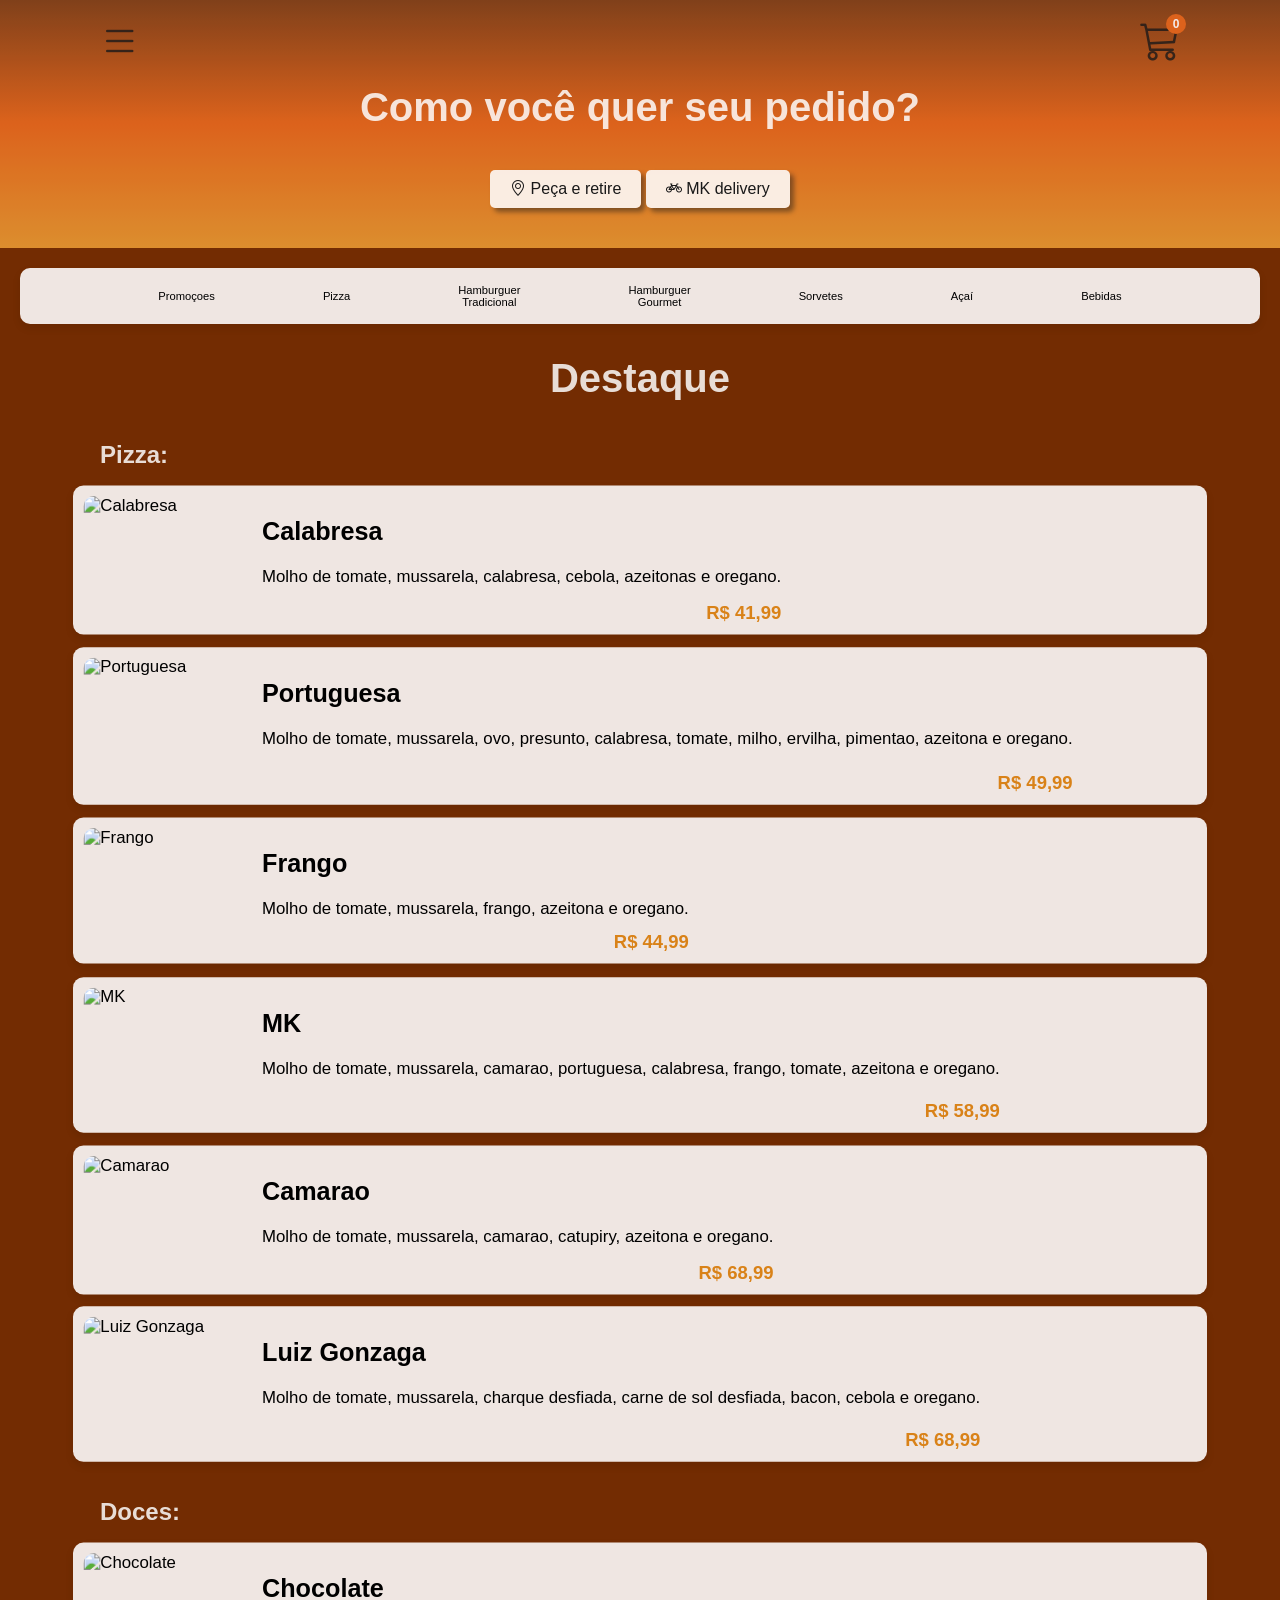
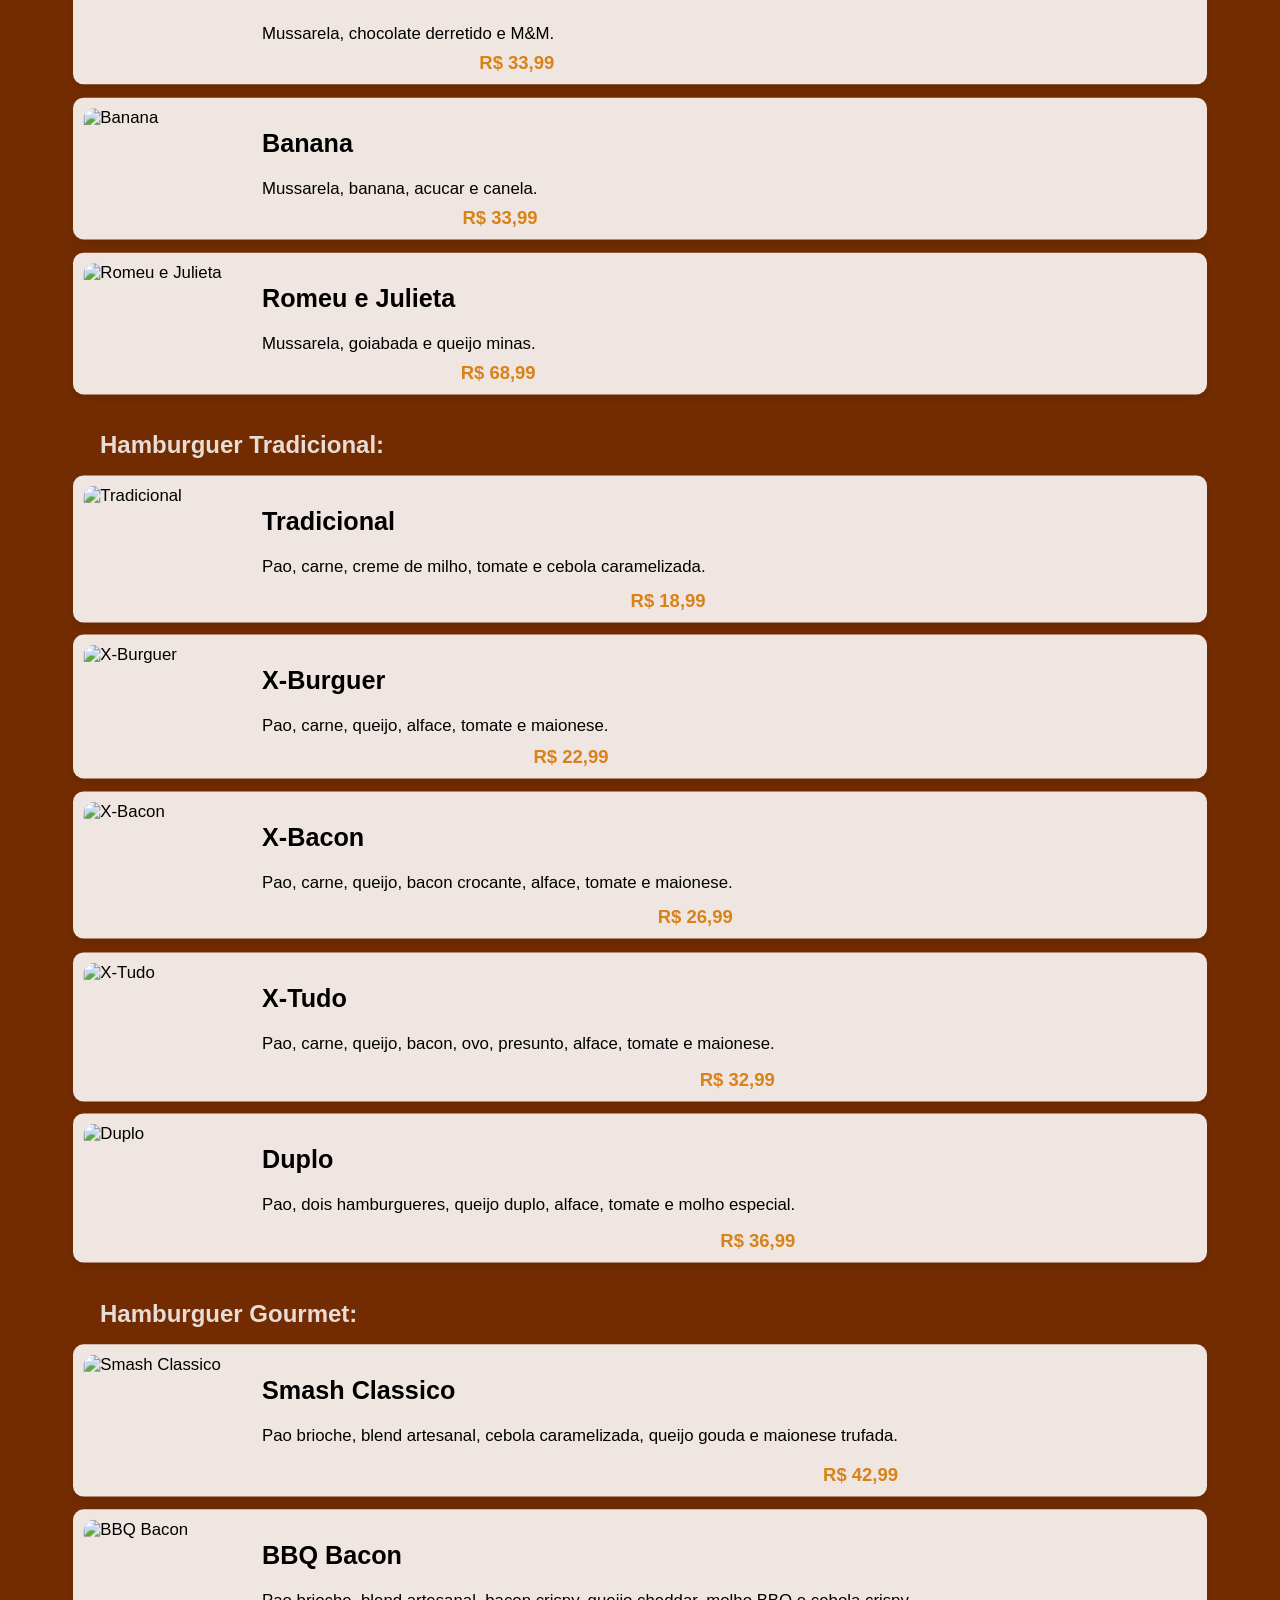
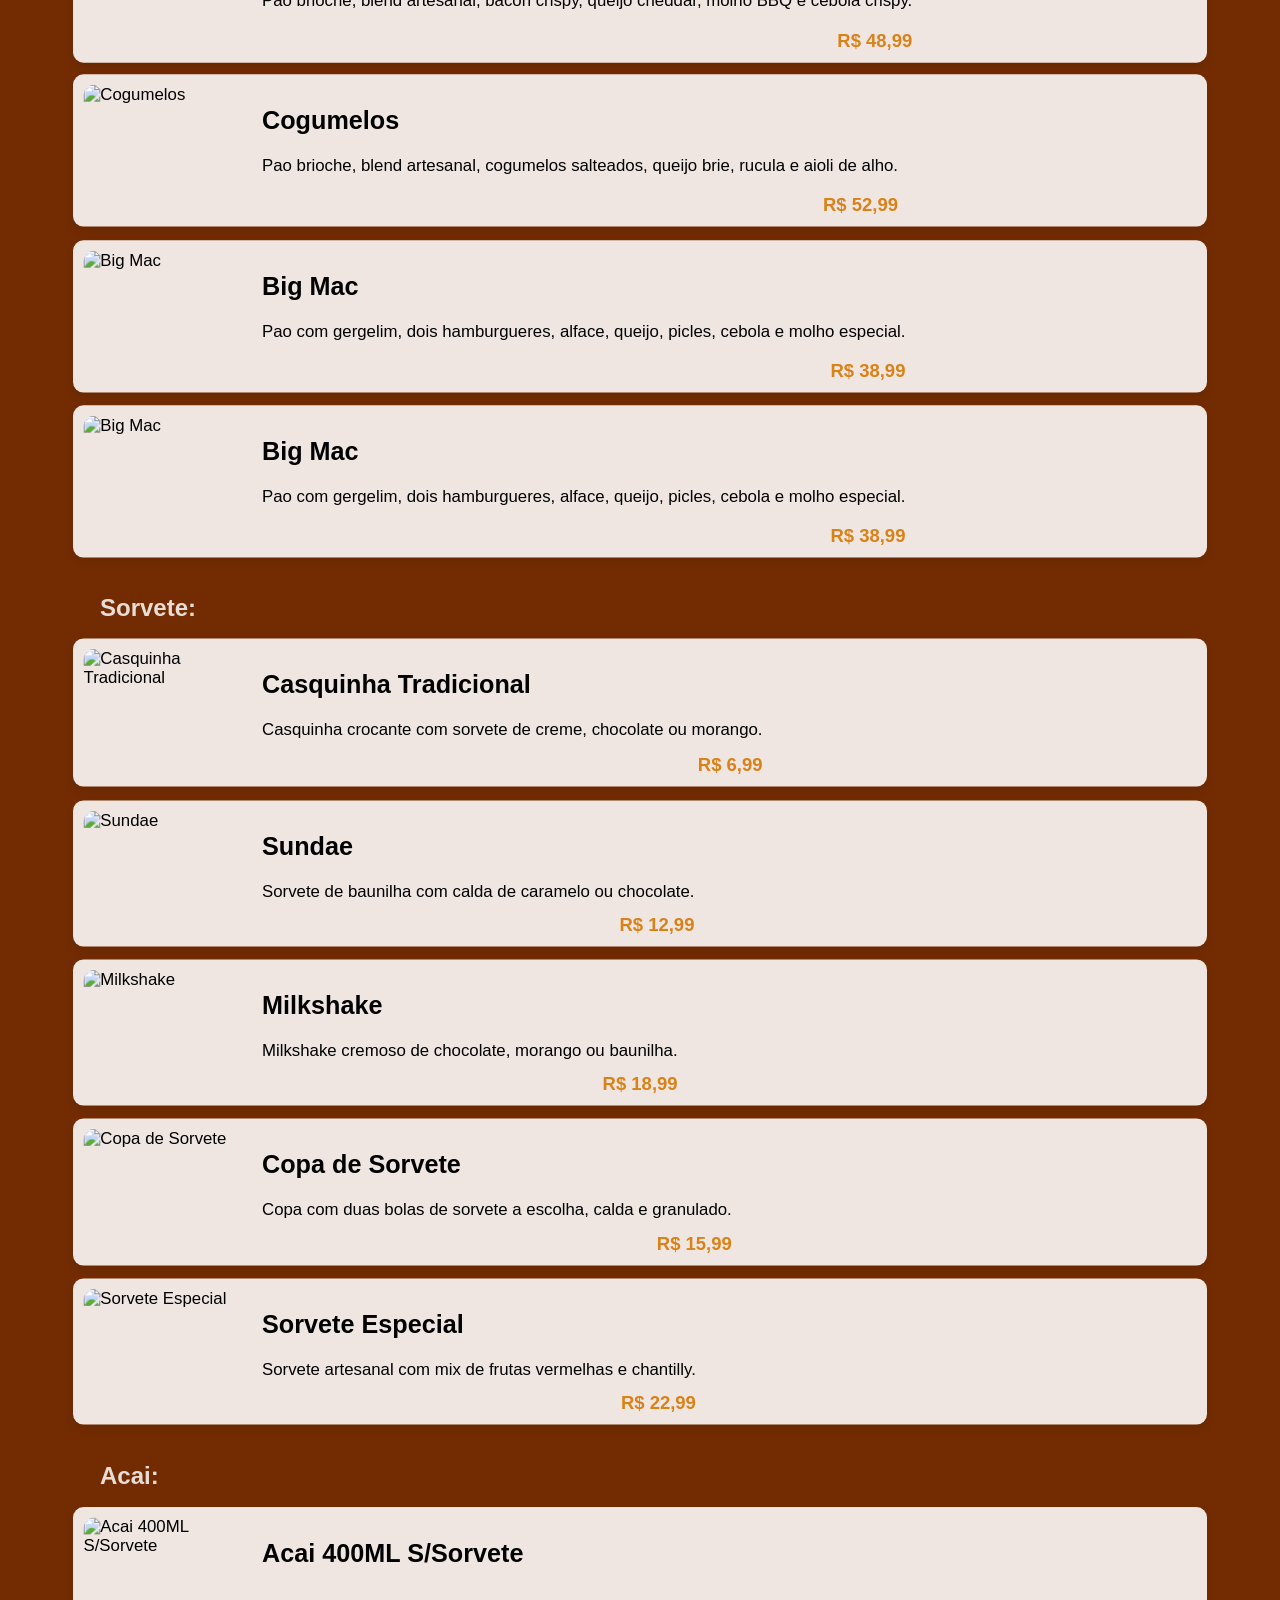
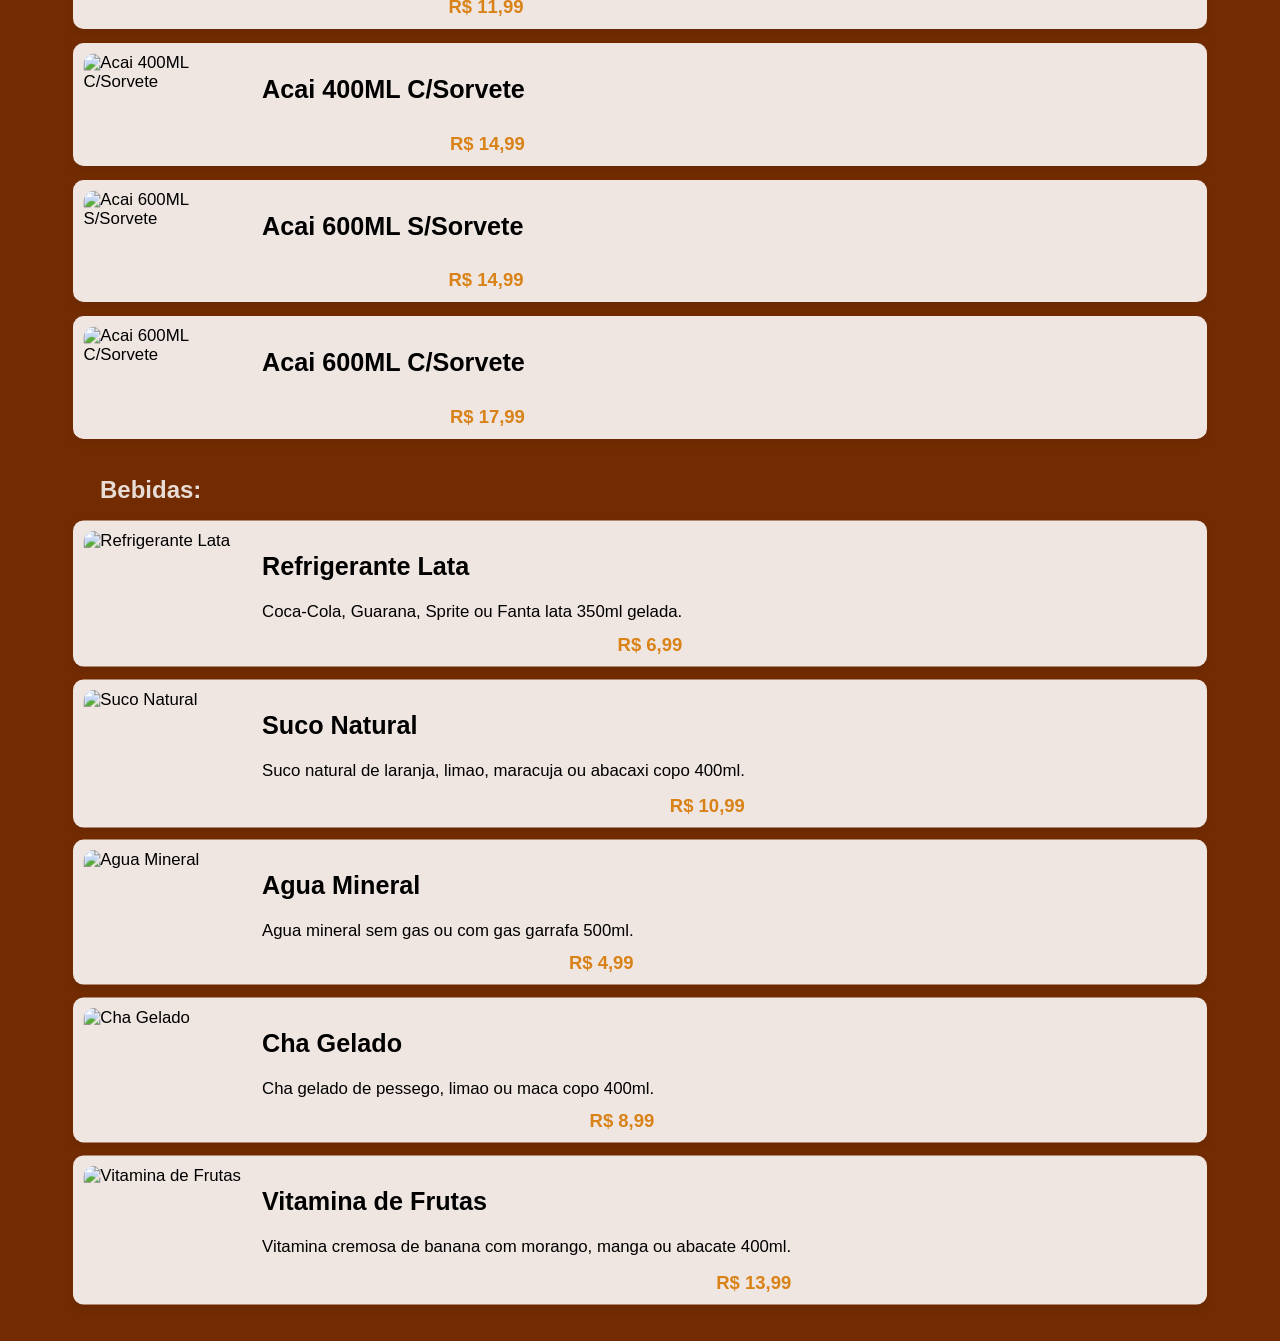
==== index.html @ 7d2a2589 "foi adicionado adicionado algumas configraçoes consertado algyuns bugs, mudei o louyt de alguns deta" ====
<!DOCTYPE html>
<html lang="pt-br">

<head>
    <meta charset="UTF-8">
    <meta name="viewport" content="width=device-width, initial-scale=1.0">
    <link rel="stylesheet" href="style.css">

    <link rel="stylesheet"
        href="https://fonts.googleapis.com/css2?family=Material+Symbols+Outlined:opsz,wght,FILL,GRAD@20..48,100..700,0..1,-50..200&icon_names=lunch_dining" />

    <link rel="stylesheet" href="https://cdn.jsdelivr.net/npm/bootstrap-icons@1.13.1/font/bootstrap-icons.min.css">

    <title>MK</title>
</head>

<body>
    <header>
        <div class="interface">
            <div class="i-header">

                <div class="btn-abrir" id="btn-menu">
                    <i class="bi bi-list"></i>
                </div>

                <div class="btn-carrinho" id="btn-carrinho">
                    <i class="bi bi-cart3"></i>
                    <span class="cart-count" id="cart-count">0</span>
                </div>

            </div>

            <div class="menu" id="menu">
                <div class="dentro-menu">
                    <h1>MK</h1>
                    <div class="btn-fechar" id="btn-fechar">
                        <i class="bi bi-x-lg"></i>
                    </div>
                </div>
                <hr>
                <nav>
                    <ul>
                        <li><a href="#">Cardápio</a></li>
                    </ul>
                    <ul>
                        <li><a href="#">Lançamentos</a></li>
                    </ul>
                    <ul>
                        <li><a href="#">Quem somos</a></li>
                    </ul>
                    <ul>
                        <li><a href="admin-login.html">Painel administrativo</a></li>
                    </ul>
                </nav>
            </div><!-- menu -->

            <div class="overlay-menu" id="overlay-menu"></div>

            <h1>Como você quer seu pedido?</h1>
            <div class="flex">
                <div class="i-botoes">
                    <button id="btn-pedir-retirar">
                        <i class="bi bi-geo-alt"></i>
                        Peça e retire
                    </button>

                    <button id="btn-delivery">
                        <i class="bi bi-bicycle"></i>
                        MK delivery
                    </button>
                </div>
            </div>

            <div class="input-endereco" id="input-endereco">
                <div class="flex">
                    <input type="text" name="" id="" placeholder="Digite seu endereço">
                    <button id="btn-confirmar-endereco">
                        Confirmar
                    </button>
                </div>
            </div><!-- input-endereco -->

        </div><!-- interface -->
    </header>

    <main>
        <section class="carrossel"><!-- carrossel -->

            <div class="interface">
                <div class="carrossel-cards">
                    <div>
                        <a href="#promocoes">
                            <p>Promoçoes</p>
                        </a>
                    </div>
                    <div>
                        <a href="#pizza">
                            <p>Pizza</p>
                        </a>
                    </div>
                    <div>
                        <a href="#hamburguer-tradicional">
                            <p>Hamburguer <br>Tradicional</p>
                        </a>
                    </div>
                    <div>
                        <a href="#hamburguer-gourmet">
                            <p>Hamburguer <br>Gourmet</p>
                        </a>
                    </div>
                    <div>
                        <a href="#sorvete">
                            <p>Sorvetes</p>
                        </a>
                    </div>
                    <div>
                        <a href="#acai">
                            <p>Açaí</p>
                        </a>
                    </div>
                    <div>
                        <a href="#bebidas">
                            <p>Bebidas</p>
                        </a>
                    </div>
                </div><!-- carrossel-cards -->

            </div><!-- interface -->

        </section><!-- carrossel -->


        <!-- cardapio -->


        <section class="main-cards">
            <div class="interface">

                <h1>Destaque</h1>

                <!-- pizza -->
                <h2 id="pizza">Pizza:</h2>

                <a href="#" data-category="pizza">
                    <img src="img/bomgourmet_2F2021_2F05_2F24202047_2Fhamburguer-janelabar-divulgacao.jpg" alt="">
                    <div class="card-info">
                        <h2>Calabresa</h2>
                        <p>Molho de tomate, mussarela, calabresa, cebola, azeitonas e orégano.</p>
                        <h4>R$ 41,99</h4>
                    </div>
                </a>

                <a href="#" data-category="pizza">
                    <img src="img/bomgourmet_2F2021_2F05_2F24202047_2Fhamburguer-janelabar-divulgacao.jpg" alt="">
                    <div class="card-info">
                        <h2>Portuguesa</h2>
                        <p>Molho de tomate, mussarela, ovo, presunto, calabresa, tomate, milho, ervilha, pimentão,
                            azeitona e orégano.</p>
                        <h4>R$ 49,99</h4>
                    </div>
                </a>

                <a href="#" data-category="pizza">
                    <img src="img/bomgourmet_2F2021_2F05_2F24202047_2Fhamburguer-janelabar-divulgacao.jpg" alt="">
                    <div class="card-info">
                        <h2>Frango</h2>
                        <p>Molho de tomate, mussarela, frango, azeitona e orégano.</p>
                        <h4>R$ 44,99</h4>
                    </div>
                </a>

                <a href="#" data-category="pizza">
                    <img src="img/bomgourmet_2F2021_2F05_2F24202047_2Fhamburguer-janelabar-divulgacao.jpg" alt="">
                    <div class="card-info">
                        <h2>MK</h2>
                        <p>Molho de tomate, mussarela, camarão, portuguesa, calabresa, frango, tomate, azeitona e
                            orégano.</p>
                        <h4>R$ 58,99</h4>
                    </div>
                </a>

                <a href="#" data-category="pizza">
                    <img src="img/bomgourmet_2F2021_2F05_2F24202047_2Fhamburguer-janelabar-divulgacao.jpg" alt="">
                    <div class="card-info">
                        <h2>Camarão</h2>
                        <p>Molho de tomate, mussarela, camarão, catupiry, azeitona e orégano.</p>
                        <h4>R$ 68,99</h4>
                    </div>
                </a>

                <a href="#" data-category="pizza">
                    <img src="img/bomgourmet_2F2021_2F05_2F24202047_2Fhamburguer-janelabar-divulgacao.jpg" alt="">
                    <div class="card-info">
                        <h2>Luiz Gonzaga</h2>
                        <p>Molho de tomate, mussarela, charque desfiada, carne de sol desfiada, bacon, cebola e orégano.
                        </p>
                        <h4>R$ 68,99</h4>
                    </div>
                </a>

                <h2>Doces:</h2>

                <a href="#" data-category="pizza">
                    <img src="img/bomgourmet_2F2021_2F05_2F24202047_2Fhamburguer-janelabar-divulgacao.jpg" alt="">
                    <div class="card-info">
                        <h2>Chocolate</h2>
                        <p>Mussarela, chocolate derretido e M&M.</p>
                        <h4>R$ 33,99</h4>
                    </div>
                </a>

                <a href="#" data-category="pizza">
                    <img src="img/bomgourmet_2F2021_2F05_2F24202047_2Fhamburguer-janelabar-divulgacao.jpg" alt="">
                    <div class="card-info">
                        <h2>Banana</h2>
                        <p>Mussarela, banana, açúcar e canela.</p>
                        <h4>R$ 33,99</h4>
                    </div>
                </a>

                <a href="#" data-category="pizza">
                    <img src="img/bomgourmet_2F2021_2F05_2F24202047_2Fhamburguer-janelabar-divulgacao.jpg" alt="">
                    <div class="card-info">
                        <h2>Romeu e Julieta</h2>
                        <p>Mussarela, goiabada e queijo minas.</p>
                        <h4>R$ 68,99</h4>
                    </div>
                </a>


                <!-- hamburguer-tradicional -->


                <h2 id="hamburguer-tradicional">Hamburguer Tradicional:</h2>

                <a href="#">
                    <img src="img/bomgourmet_2F2021_2F05_2F24202047_2Fhamburguer-janelabar-divulgacao.jpg" alt="">
                    <div class="card-info">
                        <h2>Tradicional</h2>
                        <p>Pão, carne, creme de milho, tomate e cebola caramelizada.</p>

                        <h4>R$ 18,99</h4>
                    </div>
                </a>

                <a href="#">
                    <img src="img/bomgourmet_2F2021_2F05_2F24202047_2Fhamburguer-janelabar-divulgacao.jpg" alt="">
                    <div class="card-info">
                        <h2>X-Burguer</h2>
                        <p>Pão, carne, queijo, alface, tomate e maionese.</p>

                        <h4>R$ 22,99</h4>
                    </div>
                </a>

                <a href="#">
                    <img src="img/bomgourmet_2F2021_2F05_2F24202047_2Fhamburguer-janelabar-divulgacao.jpg" alt="">
                    <div class="card-info">
                        <h2>X-Bacon</h2>
                        <p>Pão, carne, queijo, bacon crocante, alface, tomate e maionese.</p>

                        <h4>R$ 26,99</h4>
                    </div>
                </a>

                <a href="#">
                    <img src="img/bomgourmet_2F2021_2F05_2F24202047_2Fhamburguer-janelabar-divulgacao.jpg" alt="">
                    <div class="card-info">
                        <h2>X-Tudo</h2>

                        <p>Pão, carne, queijo, bacon, ovo, presunto, alface, tomate e maionese.</p>

                        <h4>R$ 32,99</h4>
                    </div>
                </a>

                <a href="#">
                    <img src="img/bomgourmet_2F2021_2F05_2F24202047_2Fhamburguer-janelabar-divulgacao.jpg" alt="">
                    <div class="card-info">
                        <h2>Duplo</h2>

                        <p>Pão, dois hambúrgueres, queijo duplo, alface, tomate e molho especial.</p>

                        <h4>R$ 36,99</h4>
                    </div>
                </a>


                <!-- hamburguer gourmet -->


                <h2 id="hamburguer-gourmet">Hamburguer Gourmet:</h2>

                <a href="#">
                    <img src="img/hamb.gourmet.jpg" alt="">
                    <div class="card-info">
                        <h2>Smash Clássico</h2>
                        <p>Pão brioche, blend artesanal, cebola caramelizada, queijo gouda e maionese trufada.</p>
                        <h4>R$ 42,99</h4>
                    </div>
                </a>

                <a href="#">
                    <img src="img/hamb.gourmet.jpg" alt="">
                    <div class="card-info">
                        <h2>BBQ Bacon</h2>
                        <p>Pão brioche, blend artesanal, bacon crispy, queijo cheddar, molho BBQ e cebola crispy.</p>
                        <h4>R$ 48,99</h4>
                    </div>
                </a>

                <a href="#">
                    <img src="img/hamb.gourmet.jpg" alt="">
                    <div class="card-info">
                        <h2>Cogumelos</h2>
                        <p>Pão brioche, blend artesanal, cogumelos salteados, queijo brie, rúcula e aioli de alho.</p>
                        <h4>R$ 52,99</h4>
                    </div>
                </a>

                <a href="#">
                    <img src="img/hamb.gourmet.jpg" alt="">
                    <div class="card-info">
                        <h2>Big Mac</h2>
                        <p>Pão com gergelim, dois hambúrgueres, alface, queijo, picles, cebola e molho especial.</p>
                        <h4>R$ 38,99</h4>
                    </div>
                </a>

                <a href="#">
                    <img src="img/hamb.gourmet.jpg" alt="">
                    <div class="card-info">
                        <h2>Big Mac</h2>
                        <p>Pão com gergelim, dois hambúrgueres, alface, queijo, picles, cebola e molho especial.</p>
                        <h4>R$ 38,99</h4>
                    </div>
                </a>



                <!-- SORVETE -->


                <h2 id="sorvete">Sorvete:</h2>

                <a href="#">
                    <img src="img/bomgourmet_2F2021_2F05_2F24202047_2Fhamburguer-janelabar-divulgacao.jpg" alt="">
                    <div class="card-info">
                        <h2>Casquinha Tradicional</h2>
                        <p>Casquinha crocante com sorvete de creme, chocolate ou morango.</p>
                        <h4>R$ 6,99</h4>
                    </div>
                </a>

                <a href="#">
                    <img src="img/bomgourmet_2F2021_2F05_2F24202047_2Fhamburguer-janelabar-divulgacao.jpg" alt="">
                    <div class="card-info">
                        <h2>Sundae</h2>
                        <p>Sorvete de baunilha com calda de caramelo ou chocolate.</p>
                        <h4>R$ 12,99</h4>
                    </div>
                </a>

                <a href="#">
                    <img src="img/bomgourmet_2F2021_2F05_2F24202047_2Fhamburguer-janelabar-divulgacao.jpg" alt="">
                    <div class="card-info">
                        <h2>Milkshake</h2>
                        <p>Milkshake cremoso de chocolate, morango ou baunilha.</p>
                        <h4>R$ 18,99</h4>
                    </div>
                </a>

                <a href="#">
                    <img src="img/bomgourmet_2F2021_2F05_2F24202047_2Fhamburguer-janelabar-divulgacao.jpg" alt="">
                    <div class="card-info">
                        <h2>Copa de Sorvete</h2>
                        <p>Copa com duas bolas de sorvete a escolha, calda e granulado.</p>
                        <h4>R$ 15,99</h4>
                    </div>
                </a>

                <a href="#">
                    <img src="img/bomgourmet_2F2021_2F05_2F24202047_2Fhamburguer-janelabar-divulgacao.jpg" alt="">
                    <div class="card-info">
                        <h2>Sorvete Especial</h2>
                        <p>Sorvete artesanal com mix de frutas vermelhas e chantilly.</p>
                        <h4>R$ 22,99</h4>
                    </div>
                </a>

                <!-- AÇAI -->
                <h2 id="acai">Açaí:</h2>

                <a href="#" data-category="acai">
                    <img src="img/bomgourmet_2F2021_2F05_2F24202047_2Fhamburguer-janelabar-divulgacao.jpg" alt="">
                    <div class="card-info">
                        <h2>Açaí 400ML S/Sorvete</h2>
                        <p></p>
                        <h4>R$ 11,99</h4>
                    </div>
                </a>

                <a href="#" data-category="acai">
                    <img src="img/bomgourmet_2F2021_2F05_2F24202047_2Fhamburguer-janelabar-divulgacao.jpg" alt="">
                    <div class="card-info">
                        <h2>Açaí 400ML C/Sorvete</h2>
                        <p></p>
                        <h4>R$ 14,99</h4>
                    </div>
                </a>

                <a href="#" data-category="acai">
                    <img src="img/bomgourmet_2F2021_2F05_2F24202047_2Fhamburguer-janelabar-divulgacao.jpg" alt="">
                    <div class="card-info">
                        <h2>Açaí 600ML S/Sorvete</h2>
                        <p></p>
                        <h4>R$ 14,99</h4>
                    </div>
                </a>

                <a href="#" data-category="acai">
                    <img src="img/bomgourmet_2F2021_2F05_2F24202047_2Fhamburguer-janelabar-divulgacao.jpg" alt="">
                    <div class="card-info">
                        <h2>Açaí 600ML C/Sorvete</h2>
                        <p></p>
                        <h4>R$ 17,99</h4>
                    </div>
                </a>


                <!-- BEBIDAS -->

                
                <h2 id="bebidas">Bebidas:</h2>

                <a href="#">
                    <img src="img/bomgourmet_2F2021_2F05_2F24202047_2Fhamburguer-janelabar-divulgacao.jpg" alt="">
                    <div class="card-info">
                        <h2>Refrigerante Lata</h2>
                        <p>Coca-Cola, Guaraná, Sprite ou Fanta — lata 350ml gelada.</p>
                        <h4>R$ 6,99</h4>
                    </div>
                </a>

                <a href="#">
                    <img src="img/bomgourmet_2F2021_2F05_2F24202047_2Fhamburguer-janelabar-divulgacao.jpg" alt="">
                    <div class="card-info">
                        <h2>Suco Natural</h2>
                        <p>Suco natural de laranja, limão, maracujá ou abacaxi — copo 400ml.</p>
                        <h4>R$ 10,99</h4>
                    </div>
                </a>

                <a href="#">
                    <img src="img/bomgourmet_2F2021_2F05_2F24202047_2Fhamburguer-janelabar-divulgacao.jpg" alt="">
                    <div class="card-info">
                        <h2>Água Mineral</h2>
                        <p>Água mineral sem gás ou com gás — garrafa 500ml.</p>
                        <h4>R$ 4,99</h4>
                    </div>
                </a>

                <a href="#">
                    <img src="img/bomgourmet_2F2021_2F05_2F24202047_2Fhamburguer-janelabar-divulgacao.jpg" alt="">
                    <div class="card-info">
                        <h2>Chá Gelado</h2>
                        <p>Chá gelado de pêssego, limão ou maçã — copo 400ml.</p>
                        <h4>R$ 8,99</h4>
                    </div>
                </a>

                <a href="#">
                    <img src="img/bomgourmet_2F2021_2F05_2F24202047_2Fhamburguer-janelabar-divulgacao.jpg" alt="">
                    <div class="card-info">
                        <h2>Vitamina de Frutas</h2>
                        <p>Vitamina cremosa de banana com morango, manga ou abacate — 400ml.</p>
                        <h4>R$ 13,99</h4>
                    </div>
                </a>

            </div><!-- interface -->

        </section><!-- main-cards -->

    </main>

    <!-- Painel do carrinho — fora do header -->

    <div class="cart-panel-overlay" id="cart-panel-overlay" hidden></div>
    <aside class="cart-panel" id="cart-panel" aria-hidden="true" hidden>
        <div class="cart-panel-header">
            <h2>Seu carrinho</h2>
            <button class="cart-close" id="cart-close" aria-label="Fechar carrinho">×</button>
        </div>
        <div class="cart-order-summary" id="cart-order-summary"></div>
        <div class="cart-items" id="cart-items">
            <p class="empty-cart">Carrinho vazio</p>
        </div>
        <div class="cart-footer">
            <div class="cart-total">Total: <span id="cart-total">R$ 0,00</span></div>
            <button class="btn-finalize" id="btn-finalize" type="button">Finalizar pedido</button>
        </div>
    </aside>

    <!-- Modal Overlay -->

    <div class="modal-overlay" id="modal-overlay" hidden></div>

    <!-- Modal Produto -->
    <div class="product-modal" id="product-modal" aria-hidden="true" hidden>

        <button class="modal-close" id="modal-close" aria-label="Fechar">
            ×
        </button>

        <div class="modal-content">

            <img id="modal-image" src="" alt="Imagem do produto">

            <div class="modal-info">

                <h2 id="modal-title"></h2>

                <p id="modal-desc"></p>

                <div class="modal-price" id="modal-price"></div>

                <!-- Opções do Açaí -->
                <div class="extras-container" id="extras-container">

                    <h3>Acompanhamentos</h3>

                    <label>
                        <input type="checkbox" value="Granola">
                        Granola
                    </label>

                    <label>
                        <input type="checkbox" value="Leite Condensado">
                        Leite Condensado
                    </label>

                    <label>
                        <input type="checkbox" value="Banana">
                        Banana
                    </label>

                    <label>
                        <input type="checkbox" value="Morango">
                        Morango
                    </label>

                    <label>
                        <input type="checkbox" value="Paçoca">
                        Paçoca
                    </label>

                    <label>
                        <input type="checkbox" value="Leite em Pó">
                        Leite em Pó
                    </label>

                    <label>
                        <input type="checkbox" value="Confete">
                        Confete
                    </label>

                    <h3>Calda</h3>

                    <select id="calda-select">

                        <option value="">
                            Escolha uma calda
                        </option>

                        <option value="Chocolate">
                            Chocolate
                        </option>

                        <option value="Morango">
                            Morango
                        </option>

                        <option value="Caramelo">
                            Caramelo
                        </option>

                        <option value="Nutella">
                            Nutella
                        </option>

                    </select>

                    <h3>Adicionais</h3>

                    <label>
                        <input type="checkbox" class="adicional" data-price="5" value="Nutella">
                        Nutella (+R$ 5,00)
                    </label>

                    <label>
                        <input type="checkbox" class="adicional" data-price="4" value="Ovomaltine">
                        Ovomaltine (+R$ 4,00)
                    </label>

                    <label>
                        <input type="checkbox" class="adicional" data-price="3" value="Leite Ninho">
                        Leite Ninho (+R$ 3,00)
                    </label>

                    <label>
                        <input type="checkbox" class="adicional" data-price="6" value="Morango Extra">
                        Morango Extra (+R$ 6,00)
                    </label>

                </div>

                <!-- Quantidade -->
                <div class="qty-controls">

                    <button id="qty-decrease" type="button">
                        −
                    </button>

                    <span id="qty-value">
                        1
                    </span>

                    <button id="qty-increase" type="button">
                        +
                    </button>

                </div>

                <!-- Botão -->
                <button id="add-to-cart" class="btn-add" type="button">

                    Adicionar ao carrinho

                </button>

            </div>

        </div>

    </div>

    <!-- Modal dados do pedido -->
    <div class="order-intake-overlay" id="order-intake-overlay" hidden></div>
    <div class="order-intake-modal" id="order-intake-modal" aria-hidden="true" hidden>
        <button class="order-intake-close" id="order-intake-close" aria-label="Fechar">×</button>
        <h2 id="order-intake-title">Dados do pedido</h2>
        <div id="order-intake-body"></div>
    </div>

    <!--  <h2 id="modal-title"></h2>
                <p id="modal-desc"></p>
                <div class="modal-price" id="modal-price"></div>
                <div class="qty-controls">
                    <button id="qty-decrease" type="button" aria-label="Diminuir quantidade">−</button>
                    <span id="qty-value">1</span>
                    <button id="qty-increase" type="button" aria-label="Aumentar quantidade">+</button>
                </div>
                <button id="add-to-cart" class="btn-add" type="button">Adicionar ao carrinho</button> -->
   


</body>

<script src="mk-data.js"></script>
<script src="cliente-admin-sync.js"></script>
<script src="script.js"></script>

</html>
---- style.css ----
* {
    margin: 0;
    padding: 0;
    box-sizing: border-box;
}

:root {
    --primary-color: #732C02;
    --secondary-color: #D95204;
    --terceira-cor: #D98218;
    --quarta-cor: #88A649;
    --letras-cor: #F2E9E9;
}

html {
    scroll-behavior: smooth;
}

body {
    font-family: 'Arial', sans-serif;
    color: #ffffffd6;
    width: 100%;

}

.interface {
    max-width: 1080px;
    margin: 0 auto;
}

header {
    padding: 20px 4%;
    position: relative;
    z-index: 100;
}

header {
    display: inline-block;
    width: 100%;
    height: 100%;
    background-image: linear-gradient(to bottom, var(--primary-color), var(--secondary-color), var(--terceira-cor));
    opacity: 0.9;
    background-size: contain;
    background-repeat: no-repeat;
    background-position: center;

}

main {
    background-color: #732C02;
    width: 100%;
    padding: 20px;
   

}

/* header */

h1 {
    font-size: 2.5rem;
    text-align: center;
    padding: 20px 0;
}

.flex {

    display: flex;
    justify-content: center;
    gap: 20px;
    margin-top: 20px;
}


header button {

    padding: 10px 20px;
    background-color: #ffffffdd;
    color: #000;
    border: none;
    border-radius: 5px;
    cursor: pointer;
    font-size: 1rem;
    transition: transform 0.3s ease;
    box-shadow: 4px 4px 5px rgba(0, 0, 0, 0.47);
}


header button:hover {
    transform: scale(1.03);

}

header button:active {
    transform: scale(0.97);
    border: solid 3px var(--primary-color);
}

/* menu */

.btn-abrir i {
    color: rgba(0, 0, 0, 0.79);
    font-size: 40px;
    cursor: pointer;


}

.btn-carrinho {
    position: relative;
}

.btn-carrinho i {
    color: rgba(0, 0, 0, 0.79);
    font-size: 40px;
    cursor: pointer;

}

.cart-count {
    position: absolute;
    top: -6px;
    right: -6px;
    min-width: 20px;
    height: 20px;
    padding: 0 5px;
    background: var(--secondary-color);
    color: var(--letras-cor);
    border-radius: 999px;
    font-size: 0.75rem;
    font-weight: 700;
    display: inline-flex;
    align-items: center;
    justify-content: center;
}

.i-header {
    display: flex;
    justify-content: space-between;
    align-items: center;
}


.menu {
    background-color: #000;
    height: 100vh;
    position: fixed;
    backdrop-filter: blur(10px);
    top: 0;
    left: 0;
    z-index: 999999;
    width: 0;
    overflow: hidden;
    transition: .5s;

}


.menu.abrir-menu  {
    width: 70%;

}

.menu.abrir-menu ~ .overlay-menu {
    display: block;
}

.menu nav ul {
    text-align: left;


}

.menu nav ul li a {
    color: #fff;
    font-size: 20px;
    font-weight: 300;
    cursor: pointer;
    padding: 40px 4%;
    display: block;
    text-decoration: none;
    transform: scale(1.04);
}

.menu nav ul li a:hover {
    background-color: var(--secondary-color);
    color: #000;
    transition: .5s ease;
}

.overlay-menu {
    background-color: #000000bb;
    width: 100%;
    height: 100%;
    position: fixed;
    top: 0;
    left: 0;
    z-index: 88899;
    display: none;
}

.menu .btn-fechar {
    text-align: right;
    padding: 20px 8%;
    position: relative;
    z-index: 1000;
}

.menu .btn-fechar i {
    color: #f8f6f6;
    font-size: 30px;
    padding: 20px;
    cursor: pointer;

}

.dentro-menu {
    display: flex;
    justify-content: space-between;
    align-items: center;
}

.dentro-menu h1 {
    font-size: 2rem;
    color: var(--terceira-cor);
    margin: 0% 4%;
}

hr {
    border: none;
    border-top: 1px solid #ffffff8d;
    margin: 0 1%;
    margin-bottom: 4%;
    box-shadow: 0 4px 3px #000;

}

.input-endereco {

    max-height: 0;
    width: 100%;
    padding: 10px;
    border: none;
    border-radius: 5px;
    font-size: 1rem;
    overflow: hidden;
    transition: transform 0.3s ease, opacity 0.3s ease;
    transform: translateY(-20px) scale(0.95);
    opacity: 0;


}

.input-endereco {
    transition: .5s ease;
}

.input-endereco.ativo {

    max-height: 120px;
    opacity: 1;
    transform: translateY(0) scale(1);

    margin-top: 15px;

}


.input-endereco input[type="text"] {
    width: 100%;
    padding: 10px;
    border: none;
    border-radius: 5px;
    font-size: 1rem;
    overflow: hidden;



}

.input-endereco input[type="text"]:focus {
    outline: none;
    border: solid 3px var(--primary-color);
    box-shadow: 0 0 5px var(--secondary-color);
}

.input-endereco input::placeholder {
    color: #999;
    font-weight: 400;


}

.input-endereco i {
    color: var(--primary-color);
    font-size: 30px;
    justify-content: center;
    align-items: center;
}

/* CARROSSEL */

section.carrossel {
   
   
    padding: 5px 1%;
    background-color: #fcfafae7;
    border-radius: 10px;
    box-shadow: 0 4px 8px rgba(0, 0, 0, 0.094);
    position: sticky;
    top: 0;
    z-index: 99;
    backdrop-filter: blur(10px);
}

.carrossel-cards {
    
    display: flex;
    justify-content: space-around;
    align-items: center;
    gap: 25px;
    margin: 0 1%;
    overflow-x: auto;
    color: #000;
    cursor: pointer;
    padding: 6px;

}

.carrossel-cards::-webkit-scrollbar {
    display: none;
}

.carrossel-cards>div {

    border-radius: 50%;
    padding: 5px;

}

.carrossel-cards>div:hover,
.carrossel-cards>div a img {
    transform: scale(1.01);
    box-shadow: 0 0 10px #0000000c;
    transition: .5s;
}

.carrossel-cards>div a {
    text-decoration: none;
    color: #000;
    font-size: .8rem;
    font-weight: 500;
    display: block;
    text-align: center;
}

.carrossel-cards>div a img {

    width: 100%;
    height: auto;
    text-decoration: none;
    color: #000;
    font-size: .8rem;
    font-weight: 500;
    display: block;
    text-align: center;
}

.carrossel-cards>div p {
    font-size: .7rem;

}

/* MAIN CARDS */

section.main-cards {
    margin: 1% 4% 1%;

}

section.main-cards .interface a {

    display: flex;
    gap: 20px;
    margin-bottom: 20px;
    background-color: #fcfafae7;
    padding: 10px;
    border-radius: 10px;
    box-shadow: 0 4px 8px rgba(0, 0, 0, 0.094);
    text-decoration: none;
    color: #000;
    transform: scale(1.05);
    position: relative;
    z-index: 1;
   
}
section.main-cards .interface a{
    transition: .5s ease;
}
section.main-cards .interface a:hover {
    transform: scale(1.08);
    box-shadow: 0 0 15px #0000000c;
}
section.main-cards .interface a:active {
    transform: scale(1.03);
    box-shadow: 0 0 5px #0000000c;
}

section.main-cards .interface h2{
    font-size: 1.5rem;
    font-weight: 600;
    padding: 20px 0;
}

section.main-cards .interface a img {
    width: 150px;
    height: auto;
    border-radius: 10px;
}
section.main-cards .interface a hr {
    width: 100%;
    border-top: 1px solid #000000;
   
}

section.main-cards .interface a p {
    font-size: 1rem;
    font-weight: 500;
    align-self: center;
}

section.main-cards .interface a h4{
    margin-top: 3%;
    text-align: right;
    font-size: 1.1rem;
    font-weight: 600;
    color: var(--terceira-cor);
}

/* Promocoes (produtos vindos do painel admin) */
section.main-cards .interface h2[data-admin-promocoes="true"] {
    color: #fff6e8;
    font-size: 1.7rem;
}

section.main-cards .interface .promocoes-grid[data-admin-promocoes="true"] {
    display: grid;
    grid-template-columns: repeat(auto-fit, minmax(240px, 1fr));
    gap: 16px;
    margin-bottom: 20px;
}

section.main-cards .interface a[data-admin-promocoes="true"] {
    display: flex;
    flex-direction: column;
    align-items: center;
    gap: 12px;
    background: linear-gradient(145deg, #fff7e6 0%, #ffe3bb 100%);
    border: 2px solid #d98218;
    box-shadow: 0 8px 16px rgba(0, 0, 0, 0.12);
    padding: 14px;
    margin-bottom: 0;
    transform: scale(1);
}

section.main-cards .interface a[data-admin-promocoes="true"] img {
    width: 100%;
    max-width: 100%;
    height: 180px;
    object-fit: cover;
}

section.main-cards .interface a[data-admin-promocoes="true"] .card-info {
    width: 100%;
    display: flex;
    flex-direction: column;
    align-items: center;
    gap: 8px;
    text-align: center;
}

section.main-cards .interface a[data-admin-promocoes="true"] .card-info h2 {
    color: #732c02;
    padding: 0;
    margin: 0;
}

section.main-cards .interface a[data-admin-promocoes="true"] .card-info p {
    display: block;
    margin: 0;
    color: #4d3726;
}

section.main-cards .interface a[data-admin-promocoes="true"] h4 {
    color: #b04300;
    font-weight: 700;
    margin: 0;
    text-align: center;
}

section.main-cards .interface a.produto-destaque-admin[data-admin-promocoes="true"] {
    border-color: #88a649;
    box-shadow: 0 10px 22px rgba(0, 0, 0, 0.16);
}

section.main-cards .interface a.produto-destaque-admin[data-admin-promocoes="true"]::after {
    content: "DESTAQUE";
    position: absolute;
    top: 10px;
    right: 10px;
    background: #88a649;
    color: #fff;
    font-size: 0.72rem;
    font-weight: 700;
    padding: 4px 8px;
    border-radius: 999px;
}

section.main-cards .interface a[data-admin-promocoes="true"]:hover {
    transform: scale(1.03);
}

@media (max-width: 560px) {
    section.main-cards .interface .promocoes-grid[data-admin-promocoes="true"] {
        grid-template-columns: 1fr;
    }
}


/* Modal de produto */
.modal-overlay {
    position: fixed;
    inset: 0;
    background: rgba(0, 0, 0, 0.6);
    z-index: 10000;
    display: none;
}
.modal-overlay.active {
    display: block;
}
.product-modal {
    position: fixed;
    left: 50%;
    top: 50%;
    transform: translate(-50%, -50%) scale(0.98);
    background: var(--letras-cor);
    color: #000;
    width: 92%;
    max-width: 720px;
    border-radius: 14px;
    box-shadow: 0 12px 30px rgba(0, 0, 0, 0.25);
    z-index: 10001;
    padding: 18px;
    display: none;
     max-height: 90vh;
    overflow-y: auto;
}
.product-modal.active {
    display: block;
    transform: translate(-50%, -50%) scale(1);
    transition: transform 0.16s ease;
}
.product-modal::-webkit-scrollbar {
  display: none;
} 
.modal-close {
    position: absolute;
    right: 14px;
    top: 10px;
    background: transparent;
    border: none;
    font-size: 28px;
    cursor: pointer;
    color: var(--primary-color);
}
.modal-content {
    display: flex;
    flex-direction: column;
    gap: 18px;
   justify-content: center;
    align-items: center;
}
.modal-content img {
    width: 180px;
    height: auto;
    border-radius: 12px;
    object-fit: cover;
}
.modal-info {
   width: 100%;
}
.modal-price {
    font-size: 1.2rem;
    color: var(--terceira-cor);
    margin: 12px 0;
    font-weight: 700;
}
.qty-controls {
    display: flex;
    justify-content: center;
    align-items: center;
    gap: 12px;
    margin:10px 5%;
}
.qty-controls button {
    width: 42px;
    height: 42px;
    border-radius: 10px;
    border: none;
    background: var(--primary-color);
    color: var(--letras-cor);
    font-size: 22px;
    cursor: pointer;
}
.qty-controls #qty-value {
    min-width: 38px;
    text-align: center;
    font-weight: 700;
}
.btn-add {
    width: 100%;
    background: var(--secondary-color);
    color: var(--letras-cor);
    padding: 12px 14px;
    border: none;
    border-radius: 10px;
    cursor: pointer;
    font-weight: 700;
}

.extras-container {
    display: none;
    margin-top: 20px;
    padding: 15px;
    background: #f7f7f7;
    border-radius: 10px;
    border: 1px solid #ddd;
    
    
}


.extras-container label {
    display: flex;
    gap: 10px;
    margin-bottom: 10px;
    align-items: center;
    
}

.extras-container h3 {
    margin: 15px 0 10px;
    color: var(--primary-color);
}

.extras-container select {
    width: 100%;
    padding: 10px;
    border-radius: 8px;
    margin-top: 10px;
}

.cart-panel-overlay {
    position: fixed;
    inset: 0;
    background: rgba(0, 0, 0, 0.6);
    z-index: 998;
    display: none;
    opacity: 0;
    pointer-events: none;
    transition: opacity 0.3s ease;
}
.cart-panel-overlay.active {
    display: block;
    opacity: 1;
    pointer-events: auto;
    width: 100%;
}
.cart-panel {
    position: fixed;
    right: 0;
    top: 0;
    height: 100dvh;
    width: min(360px, 90vw);
    background: #000;
    color: #fff;
    box-shadow: -14px 0 40px rgba(0, 0, 0, 0.32);

    z-index: 999;
    padding: 20px;
    display: block;
    transform: translateX(100%);
    opacity: 0;
    transition: transform 0.5s ease-in, opacity 0.5s ease-out;
    overflow-x: hidden;
    overflow-y: auto;
    will-change: transform;
}
.cart-panel.active {
    
    transform: translateX(0);
    opacity: 1;
    
}
.cart-panel-header {
    display: flex;
    align-items: center;
    justify-content: space-between;
    margin-bottom: 18px;
    position: sticky;
    top: 0;
    background: #000;
    padding-top: 10px;
    padding-bottom: 10px;
    z-index: 1;
}
.cart-panel-header h2 {
    font-size: 1.3rem;
    color: var(--letras-cor);
}
.cart-close {
    border: none;
    background: transparent;
    font-size: 28px;
    cursor: pointer;
    color: var(--letras-cor);
}
.cart-items {
    display: grid;
    gap: 12px;
    margin-bottom: 18px;
}
.cart-item {
    position: relative;
    background: #ffffffe6;
    color: #000;
    border-radius: 12px;
    padding: 12px;
    box-shadow: 0 4px 12px rgba(0, 0, 0, 0.08);
}
.cart-item-remove {
    position: absolute;
    top: 12px;
    right: 12px;
    border: none;
    background: transparent;
    color: var(--primary-color);
    font-size: 18px;
    cursor: pointer;
}
.cart-item h3 {
    margin-bottom: 8px;
    font-size: 1rem;
}
.cart-item span {
    display: block;
    font-size: 0.95rem;
    line-height: 1.4;
}
.cart-footer {
    display: flex;
    flex-wrap: wrap;
    justify-content: space-between;
    align-items: center;
    gap: 12px;
    margin-top: 12px;
    padding-top: 12px;
    border-top: 1px solid rgba(0, 0, 0, 0.08);
}
.btn-finalize {
    padding: 12px 16px;
    background: var(--secondary-color);
    color: var(--letras-cor);
    border: none;
    border-radius: 10px;
    cursor: pointer;
    font-weight: 700;
    box-shadow: 0 4px 8px rgba(0, 0, 0, 0.12);
    transition: opacity 0.2s ease;
}
.btn-finalize:hover {
    opacity: 0.95;
}
.cart-total {
    font-size: 1.15rem;
    font-weight: 700;
}
.empty-cart {
    color: #555;
}
@media (max-width: 680px) {
    .modal-content {
        flex-direction: column;
        text-align: center;
    }
    .modal-content img {
        width: 80%;
        margin: 0 auto;
    }
}

.cart-order-summary {
    background: #ffffffe6;
    color: #000;
    border-radius: 12px;
    padding: 12px;
    margin-bottom: 14px;
    display: none;
}

.cart-order-summary.active {
    display: block;
}

.cart-order-summary h3 {
    margin-bottom: 8px;
    font-size: 1rem;
}

.cart-order-summary p {
    font-size: 0.92rem;
    line-height: 1.4;
    margin-bottom: 4px;
}

.cart-order-warning {
    color: #fff;
    background: rgba(217, 82, 4, 0.22);
    border: 1px solid rgba(242, 233, 233, 0.28);
    border-radius: 10px;
    padding: 10px 12px;
    margin-bottom: 14px;
    font-size: 0.9rem;
}

.order-intake-overlay {
    position: fixed;
    inset: 0;
    background: rgba(0, 0, 0, 0.6);
    z-index: 10002;
    display: none;
}

.order-intake-overlay.active {
    display: block;
}

.order-intake-modal {
    position: fixed;
    left: 50%;
    top: 50%;
    transform: translate(-50%, -50%) scale(0.98);
    background: var(--letras-cor);
    color: #000;
    width: 92%;
    max-width: 640px;
    border-radius: 14px;
    box-shadow: 0 12px 30px rgba(0, 0, 0, 0.25);
    z-index: 10003;
    padding: 18px;
    display: none;
    max-height: 90vh;
    overflow-y: auto;
}

.order-intake-modal.active {
    display: block;
    transform: translate(-50%, -50%) scale(1);
    transition: transform 0.16s ease;
}

.order-intake-close {
    position: absolute;
    right: 14px;
    top: 10px;
    background: transparent;
    border: none;
    font-size: 28px;
    cursor: pointer;
    color: var(--primary-color);
}

.order-intake-title {
    margin-bottom: 12px;
}

.order-choice-buttons {
    display: grid;
    gap: 12px;
    margin-top: 14px;
}

.order-choice-buttons button {
    width: 100%;
    padding: 12px;
    border: none;
    border-radius: 8px;
    background: var(--secondary-color);
    color: var(--letras-cor);
    font-weight: 700;
    cursor: pointer;
}

.order-intake-form {
    display: grid;
    gap: 10px;
    margin-top: 14px;
}

.order-intake-form input,
.order-intake-form textarea {
    width: 100%;
    padding: 10px;
    border: 1px solid #ddd;
    border-radius: 8px;
    font-size: 0.95rem;
    font-family: inherit;
}

.order-intake-form textarea {
    min-height: 80px;
    resize: vertical;
}

.order-intake-actions {
    display: flex;
    gap: 8px;
    justify-content: flex-end;
    margin-top: 6px;
}

.order-intake-actions button {
    border: none;
    border-radius: 8px;
    padding: 10px 14px;
    cursor: pointer;
    font-weight: 700;
}

.order-intake-actions .save {
    background: var(--secondary-color);
    color: var(--letras-cor);
}

.order-intake-actions .back {
    background: #ececec;
    color: #000;
}
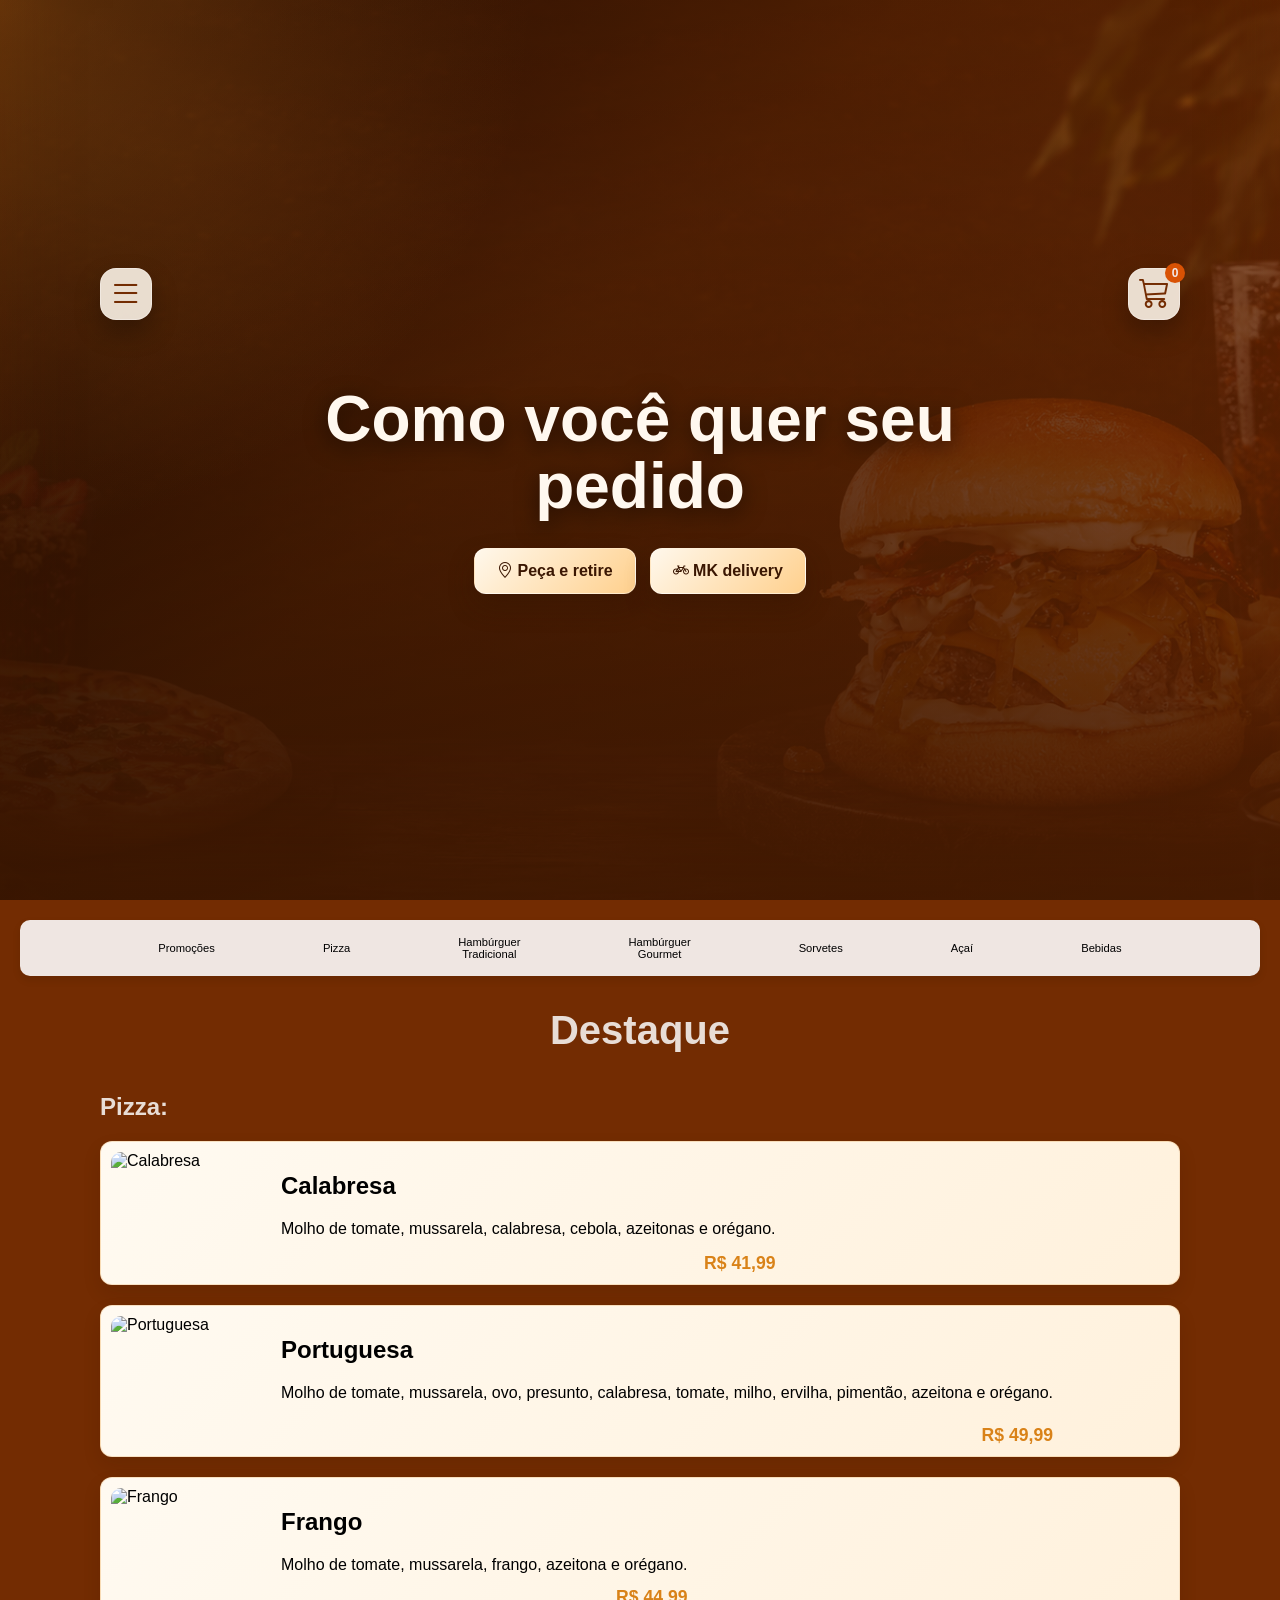
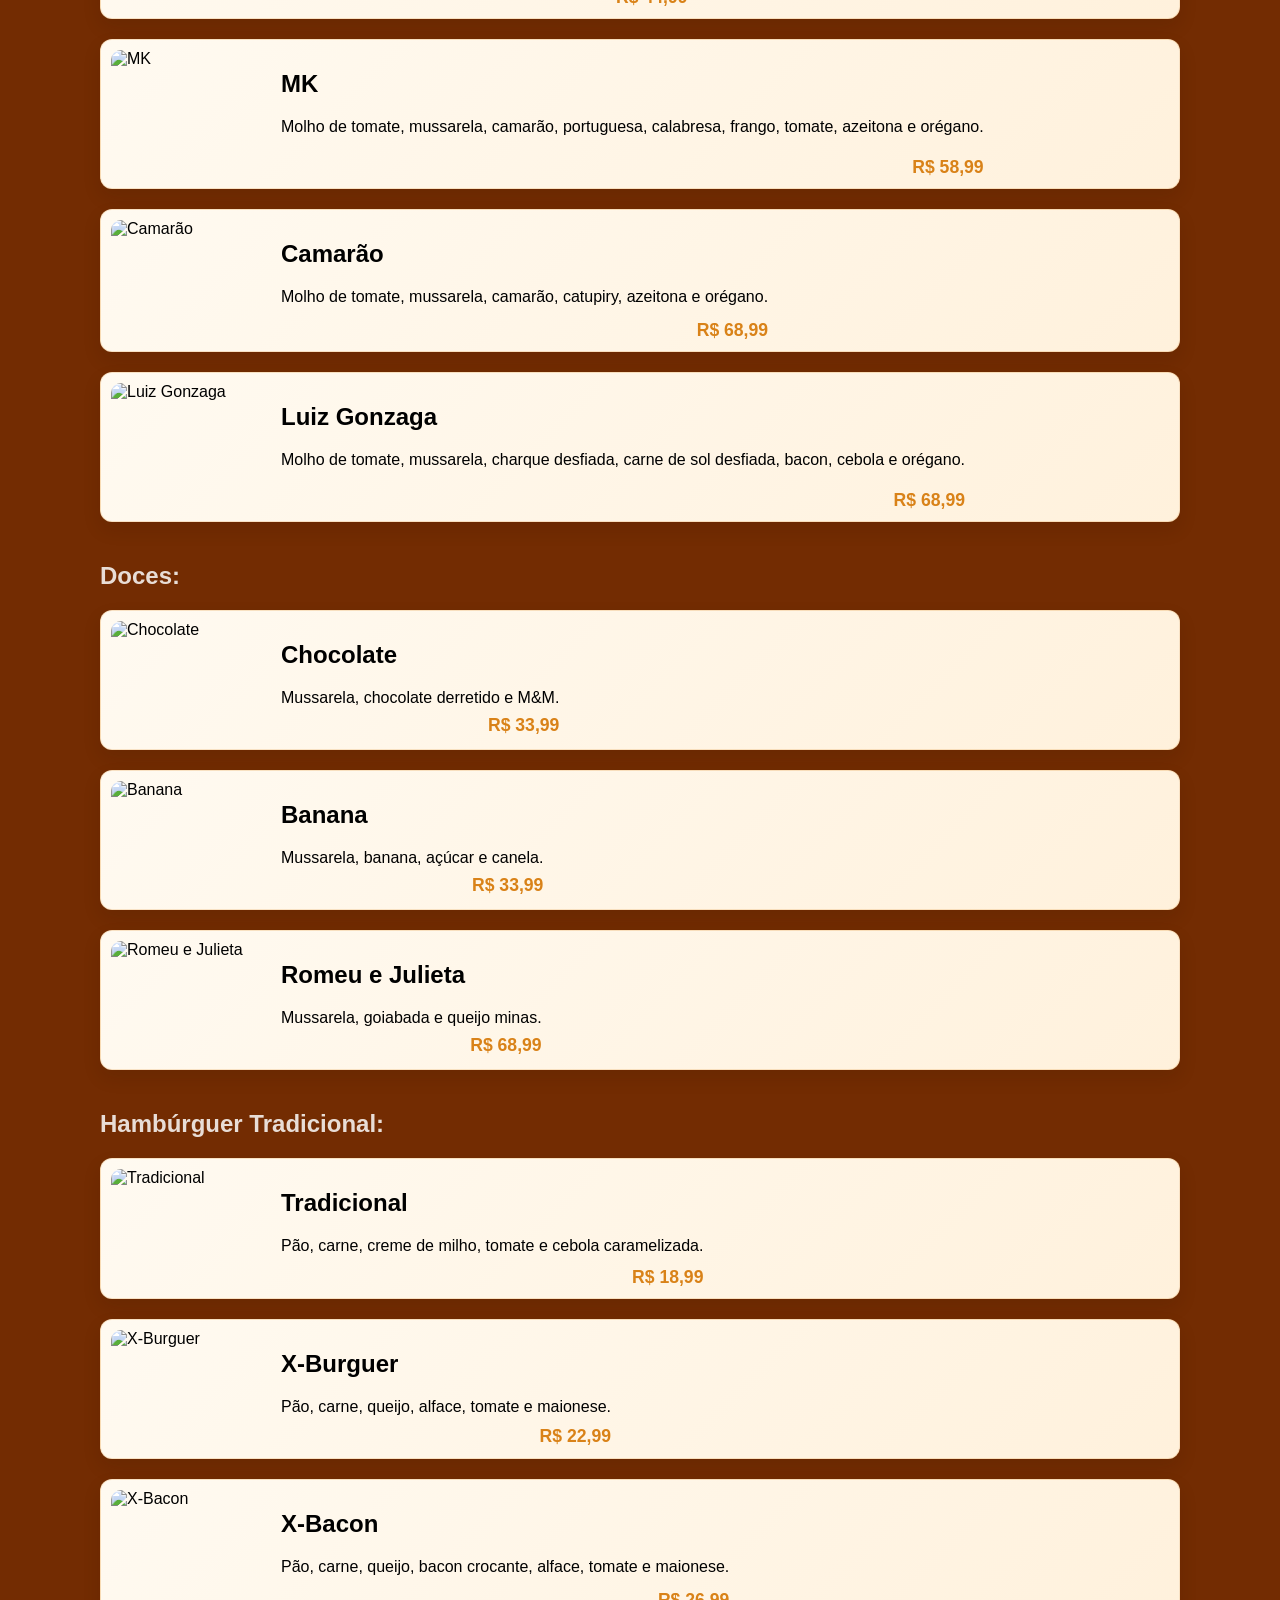
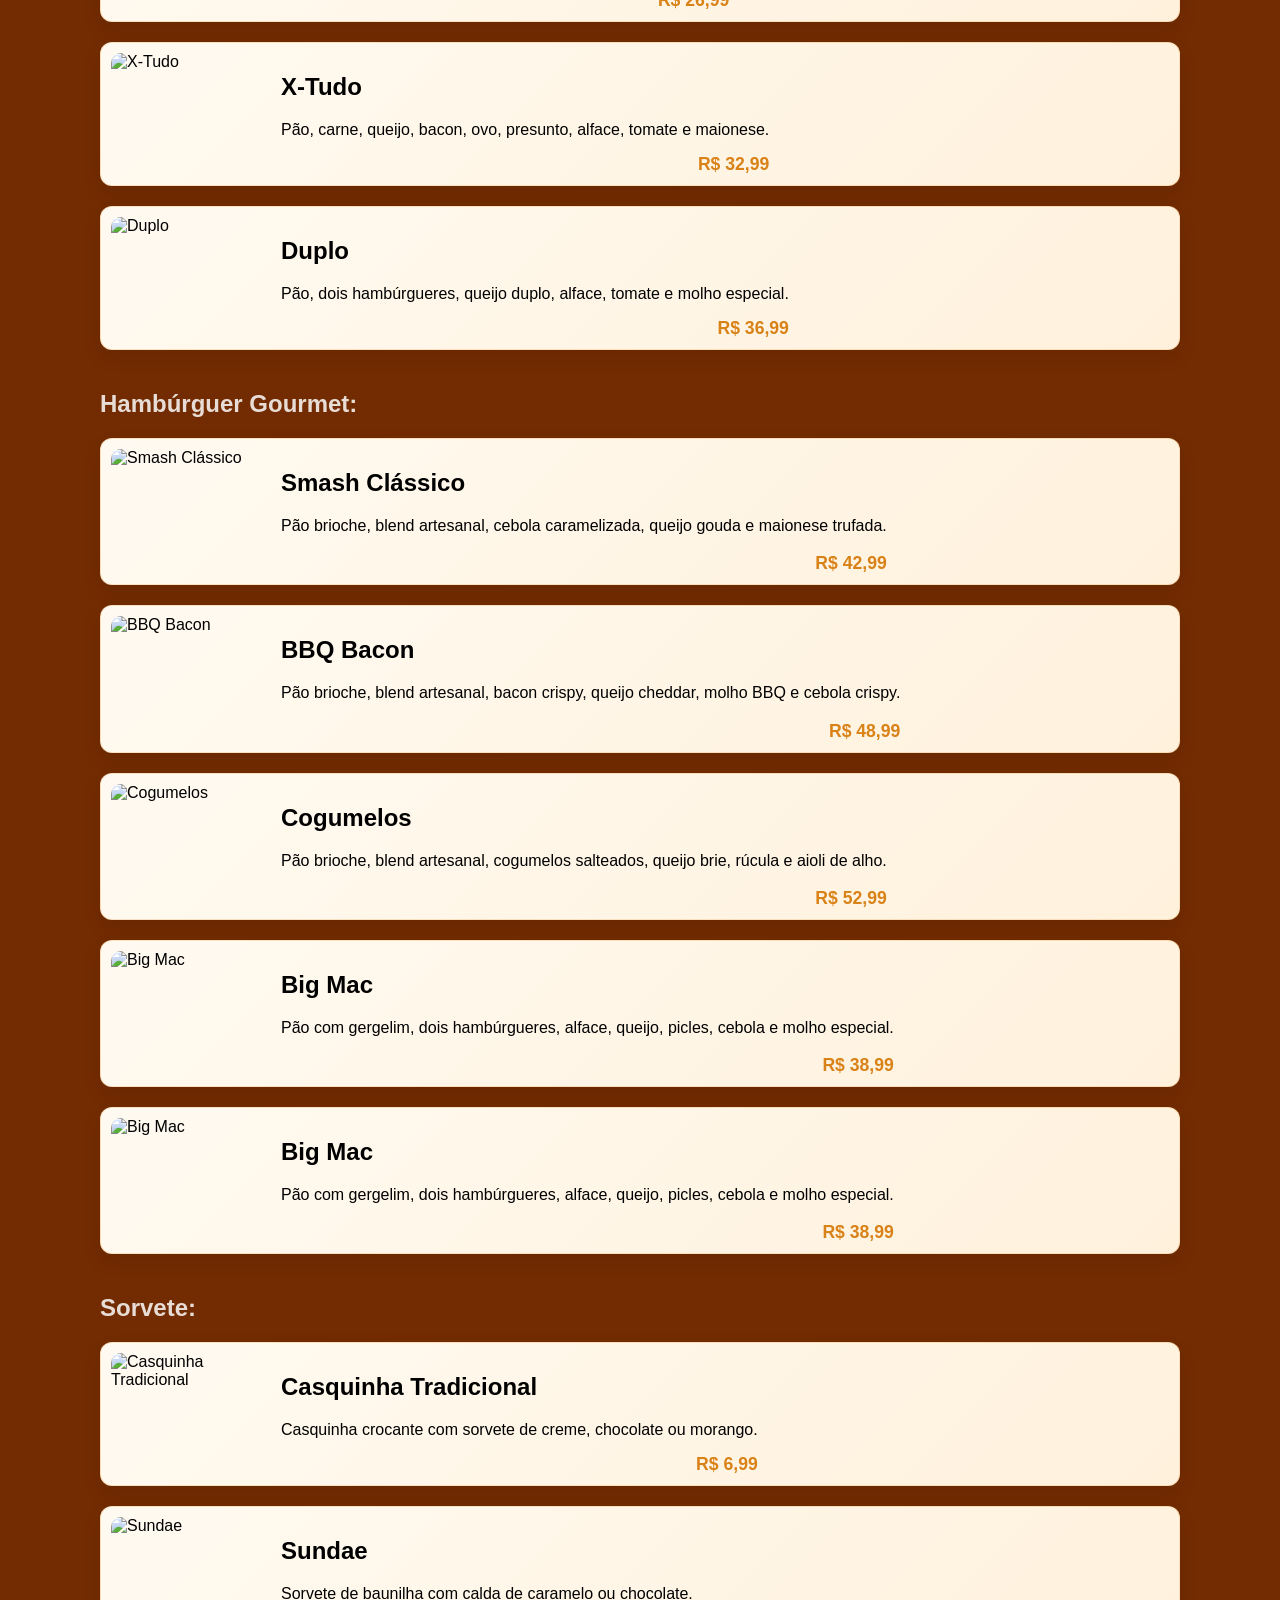
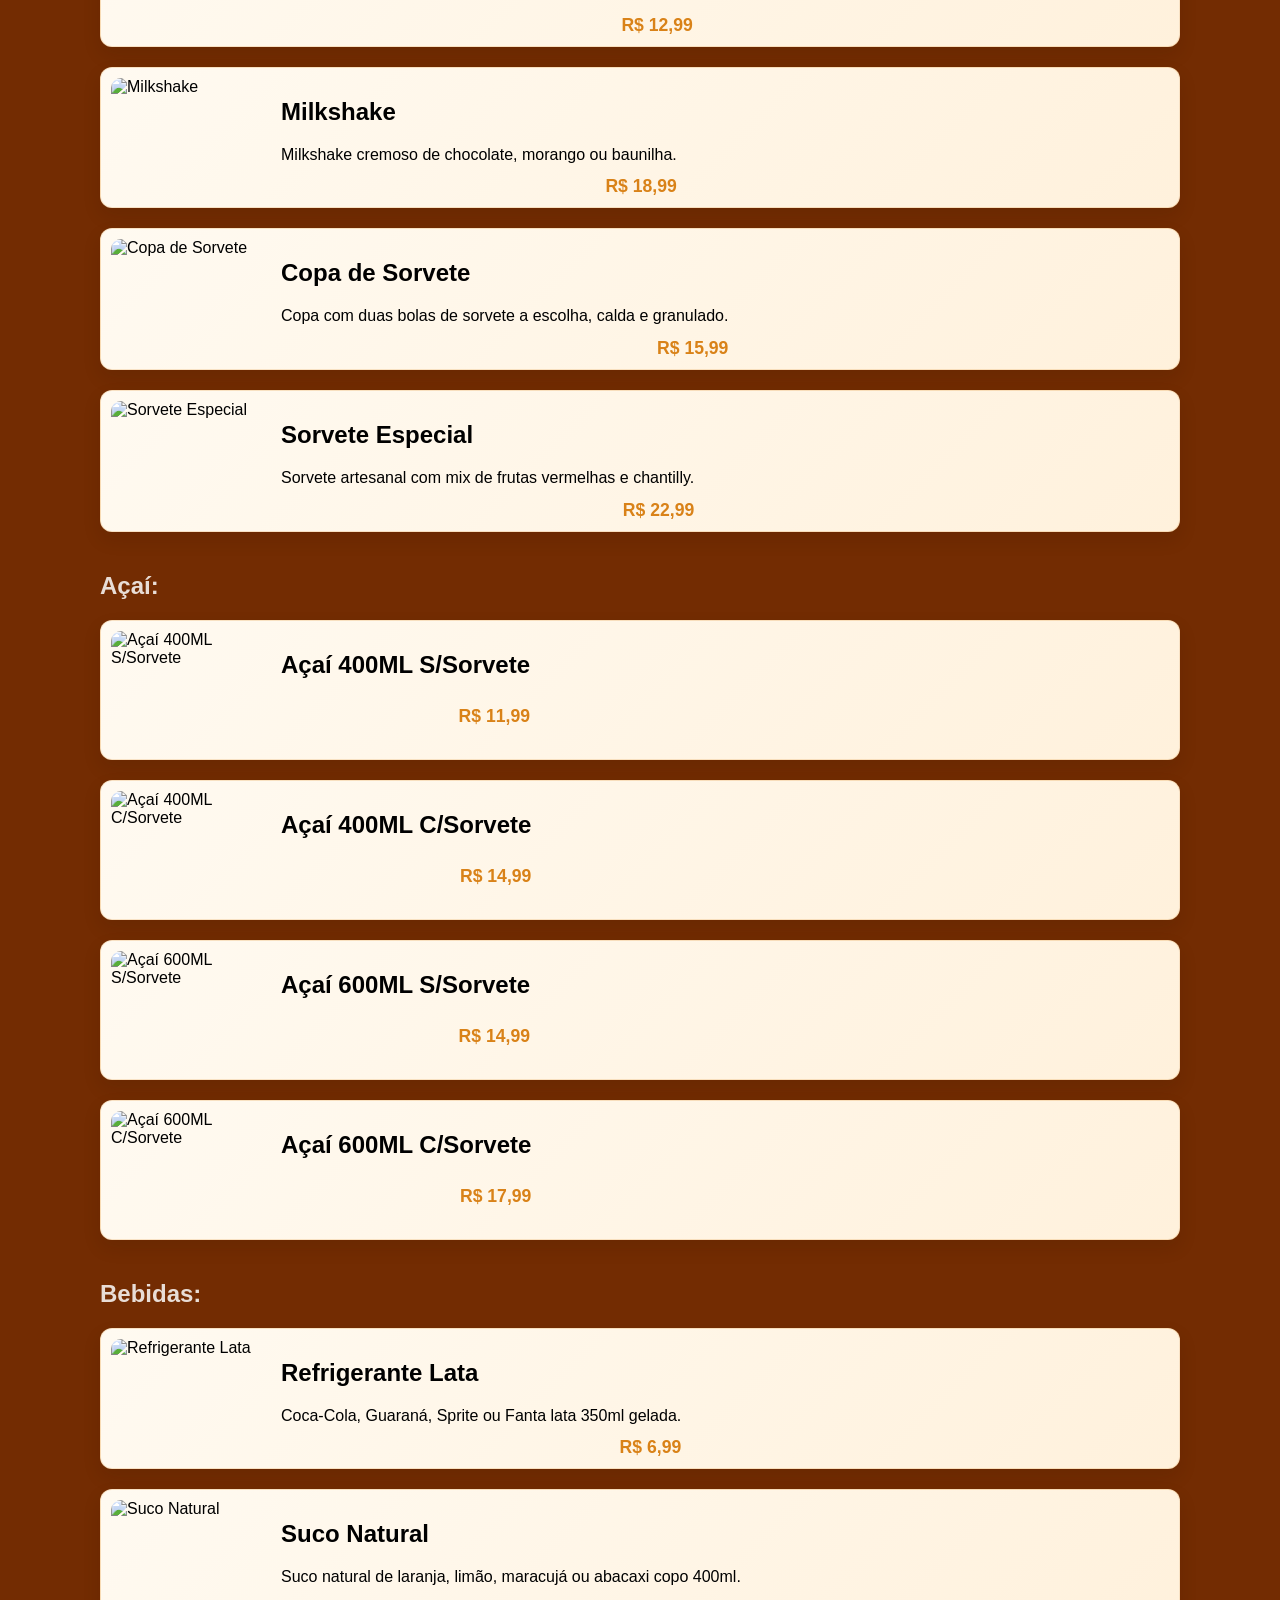
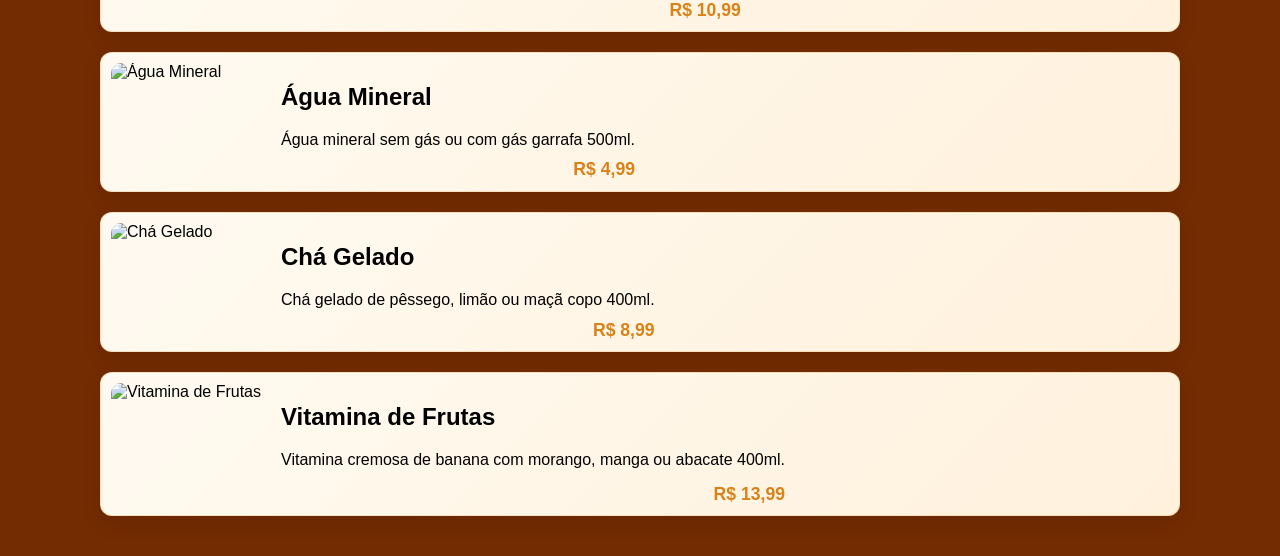
==== commit 271a8e36: "adicionei novas animaçoes, imagem de fundo no header e melhorei a navegaçao" ====
--- a/index.html
+++ b/index.html
@@ -1,4 +1,4 @@
-<!DOCTYPE html>
+﻿<!DOCTYPE html>
 <html lang="pt-br">
 
 <head>
@@ -7,7 +7,7 @@
     <link rel="stylesheet" href="style.css">
 
     <link rel="stylesheet"
-        href="https://fonts.googleapis.com/css2?family=Material+Symbols+Outlined:opsz,wght,FILL,GRAD@20..48,100..700,0..1,-50..200&icon_names=lunch_dining" />
+        href="https://fonts.googleapis.com/css2family=Material+Symbols+Outlined:opsz,wght,FILL,GRAD@20..48,100..700,0..1,-50..200&icon_names=lunch_dining" />
 
     <link rel="stylesheet" href="https://cdn.jsdelivr.net/npm/bootstrap-icons@1.13.1/font/bootstrap-icons.min.css">
 
@@ -48,15 +48,12 @@
                     <ul>
                         <li><a href="#">Quem somos</a></li>
                     </ul>
-                    <ul>
-                        <li><a href="admin-login.html">Painel administrativo</a></li>
-                    </ul>
                 </nav>
             </div><!-- menu -->
 
             <div class="overlay-menu" id="overlay-menu"></div>
 
-            <h1>Como você quer seu pedido?</h1>
+            <h1>Como você quer seu pedido</h1>
             <div class="flex">
                 <div class="i-botoes">
                     <button id="btn-pedir-retirar">
@@ -90,7 +87,7 @@
                 <div class="carrossel-cards">
                     <div>
                         <a href="#promocoes">
-                            <p>Promoçoes</p>
+                            <p>Promoções</p>
                         </a>
                     </div>
                     <div>
@@ -100,12 +97,12 @@
                     </div>
                     <div>
                         <a href="#hamburguer-tradicional">
-                            <p>Hamburguer <br>Tradicional</p>
+                            <p>Hambúrguer <br>Tradicional</p>
                         </a>
                     </div>
                     <div>
                         <a href="#hamburguer-gourmet">
-                            <p>Hamburguer <br>Gourmet</p>
+                            <p>Hambúrguer <br>Gourmet</p>
                         </a>
                     </div>
                     <div>
@@ -115,7 +112,7 @@
                     </div>
                     <div>
                         <a href="#acai">
-                            <p>Açaí</p>
+                            <p>Açaí­</p>
                         </a>
                     </div>
                     <div>
@@ -145,7 +142,7 @@
                     <img src="img/bomgourmet_2F2021_2F05_2F24202047_2Fhamburguer-janelabar-divulgacao.jpg" alt="">
                     <div class="card-info">
                         <h2>Calabresa</h2>
-                        <p>Molho de tomate, mussarela, calabresa, cebola, azeitonas e orégano.</p>
+                        <p>Molho de tomate, mussarela, calabresa, cebola, azeitonas e oragano.</p>
                         <h4>R$ 41,99</h4>
                     </div>
                 </a>
@@ -155,7 +152,7 @@
                     <div class="card-info">
                         <h2>Portuguesa</h2>
                         <p>Molho de tomate, mussarela, ovo, presunto, calabresa, tomate, milho, ervilha, pimentão,
-                            azeitona e orégano.</p>
+                            azeitona e oragano.</p>
                         <h4>R$ 49,99</h4>
                     </div>
                 </a>
@@ -231,7 +228,7 @@
                 <!-- hamburguer-tradicional -->
 
 
-                <h2 id="hamburguer-tradicional">Hamburguer Tradicional:</h2>
+                <h2 id="hamburguer-tradicional">Hambúrguer Tradicional:</h2>
 
                 <a href="#">
                     <img src="img/bomgourmet_2F2021_2F05_2F24202047_2Fhamburguer-janelabar-divulgacao.jpg" alt="">
@@ -289,7 +286,7 @@
                 <!-- hamburguer gourmet -->
 
 
-                <h2 id="hamburguer-gourmet">Hamburguer Gourmet:</h2>
+                <h2 id="hamburguer-gourmet">Hambúrguer Gourmet:</h2>
 
                 <a href="#">
                     <img src="img/hamb.gourmet.jpg" alt="">
@@ -388,7 +385,7 @@
                     </div>
                 </a>
 
-                <!-- AÇAI -->
+                <!-- AÇAÍ -->
                 <h2 id="acai">Açaí:</h2>
 
                 <a href="#" data-category="acai">
@@ -437,7 +434,7 @@
                     <img src="img/bomgourmet_2F2021_2F05_2F24202047_2Fhamburguer-janelabar-divulgacao.jpg" alt="">
                     <div class="card-info">
                         <h2>Refrigerante Lata</h2>
-                        <p>Coca-Cola, Guaraná, Sprite ou Fanta — lata 350ml gelada.</p>
+                        <p>Coca-Cola, Guaraná, Sprite ou Fanta - lata 350ml gelada.</p>
                         <h4>R$ 6,99</h4>
                     </div>
                 </a>
@@ -446,7 +443,7 @@
                     <img src="img/bomgourmet_2F2021_2F05_2F24202047_2Fhamburguer-janelabar-divulgacao.jpg" alt="">
                     <div class="card-info">
                         <h2>Suco Natural</h2>
-                        <p>Suco natural de laranja, limão, maracujá ou abacaxi — copo 400ml.</p>
+                        <p>Suco natural de laranja, limão, maracujá ou abacaxi - copo 400ml.</p>
                         <h4>R$ 10,99</h4>
                     </div>
                 </a>
@@ -455,7 +452,7 @@
                     <img src="img/bomgourmet_2F2021_2F05_2F24202047_2Fhamburguer-janelabar-divulgacao.jpg" alt="">
                     <div class="card-info">
                         <h2>Água Mineral</h2>
-                        <p>Água mineral sem gás ou com gás — garrafa 500ml.</p>
+                        <p>Água mineral sem gás ou com gás - garrafa 500ml.</p>
                         <h4>R$ 4,99</h4>
                     </div>
                 </a>
@@ -464,7 +461,7 @@
                     <img src="img/bomgourmet_2F2021_2F05_2F24202047_2Fhamburguer-janelabar-divulgacao.jpg" alt="">
                     <div class="card-info">
                         <h2>Chá Gelado</h2>
-                        <p>Chá gelado de pêssego, limão ou maçã — copo 400ml.</p>
+                        <p>Chá gelado de pêssego, limão ou maçã - copo 400ml.</p>
                         <h4>R$ 8,99</h4>
                     </div>
                 </a>
@@ -473,7 +470,7 @@
                     <img src="img/bomgourmet_2F2021_2F05_2F24202047_2Fhamburguer-janelabar-divulgacao.jpg" alt="">
                     <div class="card-info">
                         <h2>Vitamina de Frutas</h2>
-                        <p>Vitamina cremosa de banana com morango, manga ou abacate — 400ml.</p>
+                        <p>Vitamina cremosa de banana com morango, manga ou abacate - 400ml.</p>
                         <h4>R$ 13,99</h4>
                     </div>
                 </a>
@@ -484,13 +481,13 @@
 
     </main>
 
-    <!-- Painel do carrinho — fora do header -->
+    <!-- Painel do carrinho - fora do header -->
 
     <div class="cart-panel-overlay" id="cart-panel-overlay" hidden></div>
     <aside class="cart-panel" id="cart-panel" aria-hidden="true" hidden>
         <div class="cart-panel-header">
             <h2>Seu carrinho</h2>
-            <button class="cart-close" id="cart-close" aria-label="Fechar carrinho">×</button>
+            <button class="cart-close" id="cart-close" aria-label="Fechar carrinho">X</button>
         </div>
         <div class="cart-order-summary" id="cart-order-summary"></div>
         <div class="cart-items" id="cart-items">
@@ -509,9 +506,7 @@
     <!-- Modal Produto -->
     <div class="product-modal" id="product-modal" aria-hidden="true" hidden>
 
-        <button class="modal-close" id="modal-close" aria-label="Fechar">
-            ×
-        </button>
+        <button class="modal-close" id="modal-close" aria-label="Fechar">X</button>
 
         <div class="modal-content">
 
@@ -529,98 +524,48 @@
                 <div class="extras-container" id="extras-container">
 
                     <h3>Acompanhamentos</h3>
-
-                    <label>
-                        <input type="checkbox" value="Granola">
-                        Granola
-                    </label>
-
-                    <label>
-                        <input type="checkbox" value="Leite Condensado">
-                        Leite Condensado
-                    </label>
-
-                    <label>
-                        <input type="checkbox" value="Banana">
-                        Banana
-                    </label>
-
-                    <label>
-                        <input type="checkbox" value="Morango">
-                        Morango
-                    </label>
-
-                    <label>
-                        <input type="checkbox" value="Paçoca">
-                        Paçoca
-                    </label>
-
-                    <label>
-                        <input type="checkbox" value="Leite em Pó">
-                        Leite em Pó
-                    </label>
-
-                    <label>
-                        <input type="checkbox" value="Confete">
-                        Confete
-                    </label>
+                    <p class="acai-counter" id="acai-counter">Acompanhamentos selecionados: 0/7</p>
+                    <p class="acai-warning" id="acai-warning" role="alert" aria-live="polite"></p>
+
+                    <label><input type="checkbox" class="acai-acompanhamento" value="Granola"> Granola</label>
+                    <label><input type="checkbox" class="acai-acompanhamento" value="Canudo/Tubete"> Canudo/Tubete</label>
+                    <label><input type="checkbox" class="acai-acompanhamento" value="Banana"> Banana</label>
+                    <label><input type="checkbox" class="acai-acompanhamento" value="Cereal"> Cereal</label>
+                    <label><input type="checkbox" class="acai-acompanhamento" value="Paçoca"> Paçoca</label>
+                    <label><input type="checkbox" class="acai-acompanhamento" value="Leite em Pó"> Leite em Pó</label>
+                    <label><input type="checkbox" class="acai-acompanhamento" value="Chocoboll"> Chocoboll</label>
+                    <label><input type="checkbox" class="acai-acompanhamento" value="Farinha de Amendoim"> Farinha de Amendoim</label>
+                    <label><input type="checkbox" class="acai-acompanhamento" value="Jujuba"> Jujuba</label>
+                    <label><input type="checkbox" class="acai-acompanhamento" value="M&M"> M&M</label>
+                    <label><input type="checkbox" class="acai-acompanhamento" value="Xerem de Amendoim"> Xerem de Amendoim</label>
+                    <label><input type="checkbox" class="acai-acompanhamento" value="Po de biscoito"> Po de biscoito</label>
 
                     <h3>Calda</h3>
 
                     <select id="calda-select">
-
-                        <option value="">
-                            Escolha uma calda
-                        </option>
-
-                        <option value="Chocolate">
-                            Chocolate
-                        </option>
-
-                        <option value="Morango">
-                            Morango
-                        </option>
-
-                        <option value="Caramelo">
-                            Caramelo
-                        </option>
-
-                        <option value="Nutella">
-                            Nutella
-                        </option>
-
+                        <option value="">Escolha uma calda</option>
+                        <option value="Chocolate">Chocolate</option>
+                        <option value="Morango">Morango</option>
+                        <option value="Caramelo">Caramelo</option>
+                        <option value="Nutella">Nutella</option>
+                        <option value="Leite condensado">Leite condensado</option>
+                        <option value="Menta">Menta</option>
                     </select>
 
                     <h3>Adicionais</h3>
 
-                    <label>
-                        <input type="checkbox" class="adicional" data-price="5" value="Nutella">
-                        Nutella (+R$ 5,00)
-                    </label>
-
-                    <label>
-                        <input type="checkbox" class="adicional" data-price="4" value="Ovomaltine">
-                        Ovomaltine (+R$ 4,00)
-                    </label>
-
-                    <label>
-                        <input type="checkbox" class="adicional" data-price="3" value="Leite Ninho">
-                        Leite Ninho (+R$ 3,00)
-                    </label>
-
-                    <label>
-                        <input type="checkbox" class="adicional" data-price="6" value="Morango Extra">
-                        Morango Extra (+R$ 6,00)
-                    </label>
-
-                </div>
-
+                    <label><input type="checkbox" class="adicional" data-price="3" value="Nutella"> Nutella (+R$ 3,00)</label>
+                    <label><input type="checkbox" class="adicional" data-price="1" value="Ovomaltine"> Ovomaltine (+R$ 1,00)</label>
+                    <label><input type="checkbox" class="adicional" data-price="3" value="Leite Ninho"> Leite Ninho (+R$ 3,00)</label>
+                    <label><input type="checkbox" class="adicional" data-price="2" value="Morango"> Morango (+R$ 2,00)</label>
+                    <label><input type="checkbox" class="adicional" data-price="1" value="Gotas de Chocolate"> Gotas de Chocolate (+R$ 1,00)</label>
+                    <label><input type="checkbox" class="adicional" data-price="1" value="Machimelo"> Machimelo (+R$ 1,00)</label>
+
+                </div>
                 <!-- Quantidade -->
                 <div class="qty-controls">
 
-                    <button id="qty-decrease" type="button">
-                        −
-                    </button>
+                    <button id="qty-decrease" type="button">-</button>
 
                     <span id="qty-value">
                         1
@@ -648,7 +593,7 @@
     <!-- Modal dados do pedido -->
     <div class="order-intake-overlay" id="order-intake-overlay" hidden></div>
     <div class="order-intake-modal" id="order-intake-modal" aria-hidden="true" hidden>
-        <button class="order-intake-close" id="order-intake-close" aria-label="Fechar">×</button>
+        <button class="order-intake-close" id="order-intake-close" aria-label="Fechar">X</button>
         <h2 id="order-intake-title">Dados do pedido</h2>
         <div id="order-intake-body"></div>
     </div>
@@ -657,7 +602,7 @@
                 <p id="modal-desc"></p>
                 <div class="modal-price" id="modal-price"></div>
                 <div class="qty-controls">
-                    <button id="qty-decrease" type="button" aria-label="Diminuir quantidade">−</button>
+                    <button id="qty-decrease" type="button" aria-label="Diminuir quantidade">-</button>
                     <span id="qty-value">1</span>
                     <button id="qty-increase" type="button" aria-label="Aumentar quantidade">+</button>
                 </div>
--- a/style.css
+++ b/style.css
@@ -23,27 +23,46 @@
 
 }
 
+body.menu-open {
+    overflow: hidden;
+}
+
 .interface {
     max-width: 1080px;
     margin: 0 auto;
 }
 
 header {
-    padding: 20px 4%;
+    padding: 24px 4% 42px;
     position: relative;
     z-index: 100;
-}
-
-header {
-    display: inline-block;
-    width: 100%;
-    height: 100%;
-    background-image: linear-gradient(to bottom, var(--primary-color), var(--secondary-color), var(--terceira-cor));
-    opacity: 0.9;
-    background-size: contain;
+    width: 100%;
+    height: 100vh;
+    min-height: clamp(340px, 48vw, 520px);
+    display: flex;
+    align-items: center;
+    overflow: hidden;
+    background-image:
+        linear-gradient(135deg, rgba(34, 12, 2, 0.84) 0%, rgba(115, 44, 2, 0.72) 42%, rgba(217, 82, 4, 0.5) 100%),
+        linear-gradient(to bottom, rgba(0, 0, 0, 0.2), rgba(31, 12, 3, 0.82)),
+        url("img/img-header.png");
+    background-size: cover;
     background-repeat: no-repeat;
     background-position: center;
-
+    box-shadow: inset 0 -80px 80px rgba(115, 44, 2, 0.34);
+    opacity: 0;
+    transform: translateY(-12px);
+    transition: opacity 0.7s ease, transform 0.7s ease, box-shadow 0.35s ease;
+    will-change: opacity, transform;
+}
+
+header.is-loaded {
+    opacity: 1;
+    transform: none;
+}
+
+header.is-scrolled {
+    box-shadow: inset 0 -70px 78px rgba(115, 44, 2, 0.3), 0 18px 42px rgba(35, 12, 2, 0.2);
 }
 
 main {
@@ -55,6 +74,37 @@
 }
 
 /* header */
+
+header::before {
+    content: "";
+    position: absolute;
+    inset: 0;
+    background:
+        radial-gradient(circle at top left, rgba(217, 130, 24, 0.28), transparent 34%),
+        linear-gradient(to bottom, rgba(0, 0, 0, 0.08), rgba(0, 0, 0, 0.42));
+    pointer-events: none;
+}
+
+header .interface {
+    position: relative;
+    z-index: 1;
+    width: 100%;
+}
+
+header > .interface > h1 {
+    color: #fff8ef;
+    font-size: clamp(2.15rem, 5vw, 4.35rem);
+    line-height: 1.05;
+    max-width: 760px;
+    margin: 44px auto 0;
+    padding: 22px 0 8px;
+    text-shadow: 0 5px 22px rgba(0, 0, 0, 0.58);
+    animation: headerTitleIn 0.85s ease both;
+}
+
+header.is-scrolled > .interface > h1 {
+    text-shadow: 0 4px 18px rgba(0, 0, 0, 0.5);
+}
 
 h1 {
     font-size: 2.5rem;
@@ -73,21 +123,41 @@
 
 header button {
 
-    padding: 10px 20px;
-    background-color: #ffffffdd;
-    color: #000;
-    border: none;
-    border-radius: 5px;
+    padding: 13px 22px;
+    background: linear-gradient(135deg, #fff8ec 0%, #ffd08d 100%);
+    color: #3a1602;
+    border: 1px solid rgba(255, 255, 255, 0.38);
+    border-radius: 12px;
     cursor: pointer;
     font-size: 1rem;
-    transition: transform 0.3s ease;
-    box-shadow: 4px 4px 5px rgba(0, 0, 0, 0.47);
+    font-weight: 700;
+    position: relative;
+    overflow: hidden;
+    transition: transform 0.25s ease, box-shadow 0.25s ease, background 0.25s ease, border-color 0.25s ease;
+    box-shadow: 0 12px 26px rgba(47, 18, 2, 0.32);
+}
+
+header button::after {
+    content: "";
+    position: absolute;
+    inset: -80% -35%;
+    background: linear-gradient(120deg, transparent 42%, rgba(255, 255, 255, 0.38) 50%, transparent 58%);
+    transform: translateX(-75%) rotate(8deg);
+    opacity: 0;
+    transition: transform 0.55s ease, opacity 0.35s ease;
+    pointer-events: none;
 }
 
 
 header button:hover {
-    transform: scale(1.03);
-
+    transform: translateY(-2px) scale(1.02);
+    box-shadow: 0 16px 34px rgba(47, 18, 2, 0.38);
+
+}
+
+header button:hover::after {
+    opacity: 1;
+    transform: translateX(75%) rotate(8deg);
 }
 
 header button:active {
@@ -95,11 +165,48 @@
     border: solid 3px var(--primary-color);
 }
 
+.i-botoes {
+    display: flex;
+    flex-wrap: wrap;
+    justify-content: center;
+    gap: 14px;
+    animation: headerActionsIn 0.75s ease 0.18s both;
+}
+
 /* menu */
 
+.btn-abrir,
+.btn-carrinho {
+    width: 52px;
+    height: 52px;
+    display: inline-flex;
+    align-items: center;
+    justify-content: center;
+    border-radius: 16px;
+    background: rgba(255, 248, 236, 0.88);
+    backdrop-filter: blur(12px);
+    border: 1px solid rgba(255, 255, 255, 0.34);
+    box-shadow: 0 12px 26px rgba(0, 0, 0, 0.28);
+    cursor: pointer;
+    transition: transform 0.25s ease, box-shadow 0.25s ease, background 0.25s ease, border-color 0.25s ease;
+    animation: headerIconIn 0.7s ease both;
+}
+
+.btn-carrinho {
+    animation-delay: 0.08s;
+}
+
+.btn-abrir:hover,
+.btn-carrinho:hover {
+    background: #fff8ec;
+    transform: translateY(-2px) scale(1.03);
+    box-shadow: 0 16px 34px rgba(0, 0, 0, 0.32);
+    border-color: rgba(255, 208, 141, 0.72);
+}
+
 .btn-abrir i {
-    color: rgba(0, 0, 0, 0.79);
-    font-size: 40px;
+    color: var(--primary-color);
+    font-size: 34px;
     cursor: pointer;
 
 
@@ -110,8 +217,8 @@
 }
 
 .btn-carrinho i {
-    color: rgba(0, 0, 0, 0.79);
-    font-size: 40px;
+    color: var(--primary-color);
+    font-size: 31px;
     cursor: pointer;
 
 }
@@ -137,54 +244,128 @@
     display: flex;
     justify-content: space-between;
     align-items: center;
+    width: 100%;
+    padding: 0;
+    transition: top 0.28s ease, padding 0.28s ease, background 0.28s ease, box-shadow 0.28s ease, border-color 0.28s ease, backdrop-filter 0.28s ease, transform 0.28s ease;
+}
+
+header.is-scrolled .i-header {
+    position: fixed;
+    top: 12px;
+    left: 50%;
+    width: min(1080px, calc(100% - 28px));
+    padding: 8px 10px;
+    transform: translateX(-50%);
+    border: 1px solid rgba(255, 208, 141, 0.28);
+    border-radius: 20px;
+    background: linear-gradient(135deg, rgba(59, 23, 4, 0.72), rgba(115, 44, 2, 0.54));
+    backdrop-filter: blur(16px) saturate(1.18);
+    box-shadow: 0 14px 34px rgba(22, 7, 1, 0.28);
+    z-index: 999;
+}
+
+header.is-scrolled .btn-abrir,
+header.is-scrolled .btn-carrinho {
+    width: 46px;
+    height: 46px;
+    border-radius: 14px;
+    box-shadow: 0 8px 20px rgba(0, 0, 0, 0.24);
 }
 
 
 .menu {
-    background-color: #000;
+    background: linear-gradient(180deg, rgba(19, 8, 2, 0.96), rgba(53, 19, 2, 0.94));
     height: 100vh;
     position: fixed;
-    backdrop-filter: blur(10px);
+    backdrop-filter: blur(16px);
     top: 0;
     left: 0;
     z-index: 999999;
-    width: 0;
+    width: min(360px, 82vw);
     overflow: hidden;
-    transition: .5s;
+    transform: translateX(-104%);
+    opacity: 0;
+    visibility: hidden;
+    border-right: 1px solid rgba(255, 208, 141, 0.2);
+    box-shadow: 18px 0 42px rgba(0, 0, 0, 0);
+    transition: transform 0.42s cubic-bezier(0.22, 1, 0.36, 1), opacity 0.28s ease, visibility 0.42s ease, box-shadow 0.42s ease;
+    will-change: transform, opacity;
 
 }
 
 
 .menu.abrir-menu  {
-    width: 70%;
+    transform: translateX(0);
+    opacity: 1;
+    visibility: visible;
+    box-shadow: 18px 0 42px rgba(0, 0, 0, 0.34);
 
 }
 
 .menu.abrir-menu ~ .overlay-menu {
-    display: block;
+    opacity: 1;
+    visibility: visible;
+    pointer-events: auto;
 }
 
 .menu nav ul {
     text-align: left;
-
-
+    opacity: 0;
+    transform: translateX(-12px);
+    transition: opacity 0.34s ease, transform 0.34s ease;
+
+}
+
+.menu.abrir-menu nav ul {
+    opacity: 1;
+    transform: translateX(0);
+}
+
+.menu.abrir-menu nav ul:nth-child(2) {
+    transition-delay: 0.04s;
+}
+
+.menu.abrir-menu nav ul:nth-child(3) {
+    transition-delay: 0.08s;
+}
+
+.menu.abrir-menu nav ul:nth-child(4) {
+    transition-delay: 0.12s;
 }
 
 .menu nav ul li a {
     color: #fff;
     font-size: 20px;
-    font-weight: 300;
-    cursor: pointer;
-    padding: 40px 4%;
+    font-weight: 500;
+    cursor: pointer;
+    padding: 22px 8%;
     display: block;
     text-decoration: none;
-    transform: scale(1.04);
+    position: relative;
+    letter-spacing: 0;
+    transition: color 0.24s ease, background 0.24s ease, transform 0.24s ease;
 }
 
 .menu nav ul li a:hover {
-    background-color: var(--secondary-color);
-    color: #000;
-    transition: .5s ease;
+    background: rgba(217, 130, 24, 0.14);
+    color: #ffd08d;
+    transform: translateX(6px);
+}
+
+.menu nav ul li a::after {
+    content: "";
+    position: absolute;
+    left: 8%;
+    right: 88%;
+    bottom: 14px;
+    height: 2px;
+    border-radius: 999px;
+    background: linear-gradient(90deg, var(--terceira-cor), var(--secondary-color));
+    transition: right 0.28s ease;
+}
+
+.menu nav ul li a:hover::after {
+    right: 8%;
 }
 
 .overlay-menu {
@@ -195,7 +376,10 @@
     top: 0;
     left: 0;
     z-index: 88899;
-    display: none;
+    opacity: 0;
+    visibility: hidden;
+    pointer-events: none;
+    transition: opacity 0.32s ease, visibility 0.32s ease;
 }
 
 .menu .btn-fechar {
@@ -210,7 +394,13 @@
     font-size: 30px;
     padding: 20px;
     cursor: pointer;
-
+    transition: color 0.24s ease, transform 0.24s ease;
+
+}
+
+.menu .btn-fechar i:hover {
+    color: #ffd08d;
+    transform: rotate(90deg) scale(1.05);
 }
 
 .dentro-menu {
@@ -223,6 +413,14 @@
     font-size: 2rem;
     color: var(--terceira-cor);
     margin: 0% 4%;
+    transform-origin: left center;
+    animation: logoSoftIn 0.8s ease both;
+    transition: color 0.25s ease, transform 0.25s ease;
+}
+
+.dentro-menu h1:hover {
+    color: #ffd08d;
+    transform: scale(1.03);
 }
 
 hr {
@@ -382,27 +580,29 @@
     display: flex;
     gap: 20px;
     margin-bottom: 20px;
-    background-color: #fcfafae7;
+    background: linear-gradient(135deg, #fffaf1 0%, #fff1dc 100%);
     padding: 10px;
-    border-radius: 10px;
-    box-shadow: 0 4px 8px rgba(0, 0, 0, 0.094);
+    border: 1px solid rgba(217, 130, 24, 0.2);
+    border-radius: 12px;
+    box-shadow: 0 8px 18px rgba(42, 16, 2, 0.12);
     text-decoration: none;
     color: #000;
-    transform: scale(1.05);
+    transform: translateY(0) scale(1);
     position: relative;
     z-index: 1;
    
 }
 section.main-cards .interface a{
-    transition: .5s ease;
+    transition: transform 0.28s ease, box-shadow 0.28s ease, border-color 0.28s ease, background 0.28s ease, opacity 0.55s ease;
 }
 section.main-cards .interface a:hover {
-    transform: scale(1.08);
-    box-shadow: 0 0 15px #0000000c;
+    transform: translateY(-5px) scale(1.012);
+    border-color: rgba(217, 82, 4, 0.32);
+    box-shadow: 0 16px 30px rgba(42, 16, 2, 0.2);
 }
 section.main-cards .interface a:active {
-    transform: scale(1.03);
-    box-shadow: 0 0 5px #0000000c;
+    transform: translateY(-2px) scale(0.995);
+    box-shadow: 0 8px 18px rgba(42, 16, 2, 0.14);
 }
 
 section.main-cards .interface h2{
@@ -413,8 +613,10 @@
 
 section.main-cards .interface a img {
     width: 150px;
-    height: auto;
+    height: 118px;
     border-radius: 10px;
+    object-fit: cover;
+    flex-shrink: 0;
 }
 section.main-cards .interface a hr {
     width: 100%;
@@ -436,7 +638,7 @@
     color: var(--terceira-cor);
 }
 
-/* Promocoes (produtos vindos do painel admin) */
+/* Promoes (produtos vindos do painel admin) */
 section.main-cards .interface h2[data-admin-promocoes="true"] {
     color: #fff6e8;
     font-size: 1.7rem;
@@ -516,7 +718,7 @@
 }
 
 section.main-cards .interface a[data-admin-promocoes="true"]:hover {
-    transform: scale(1.03);
+    transform: translateY(-5px) scale(1.012);
 }
 
 @media (max-width: 560px) {
@@ -652,6 +854,20 @@
     color: var(--primary-color);
 }
 
+.acai-counter {
+    color: var(--primary-color);
+    font-weight: 700;
+    margin-bottom: 10px;
+}
+
+.acai-warning {
+    min-height: 18px;
+    color: #b04300;
+    font-size: 0.9rem;
+    font-weight: 700;
+    margin-bottom: 8px;
+}
+
 .extras-container select {
     width: 100%;
     padding: 10px;
@@ -945,3 +1161,165 @@
     background: #ececec;
     color: #000;
 }
+
+.scroll-reveal {
+    opacity: 0;
+    transform: translateY(26px) scale(0.98);
+}
+
+.scroll-reveal.is-visible {
+    opacity: 1;
+    transform: translateY(0) scale(1);
+}
+
+section.main-cards .interface a.scroll-reveal.is-visible:hover {
+    transform: translateY(-5px) scale(1.012);
+}
+
+@keyframes headerTitleIn {
+    from {
+        opacity: 0;
+        transform: translateY(22px);
+    }
+    to {
+        opacity: 1;
+        transform: translateY(0);
+    }
+}
+
+@keyframes headerActionsIn {
+    from {
+        opacity: 0;
+        transform: translateY(18px);
+    }
+    to {
+        opacity: 1;
+        transform: translateY(0);
+    }
+}
+
+@keyframes headerIconIn {
+    from {
+        opacity: 0;
+        transform: translateY(-12px) scale(0.96);
+    }
+    to {
+        opacity: 1;
+        transform: translateY(0) scale(1);
+    }
+}
+
+@keyframes logoSoftIn {
+    from {
+        opacity: 0;
+        transform: translateX(-10px) scale(0.98);
+    }
+    to {
+        opacity: 1;
+        transform: translateX(0) scale(1);
+    }
+}
+
+@media (max-width: 768px) {
+    header {
+        min-height: 430px;
+        padding: 18px 5% 36px;
+        background-position: center;
+    }
+
+    header > .interface > h1 {
+        margin-top: 52px;
+        max-width: 560px;
+    }
+
+    .btn-abrir,
+    .btn-carrinho {
+        width: 48px;
+        height: 48px;
+        border-radius: 14px;
+    }
+
+    header.is-scrolled .i-header {
+        top: 10px;
+        width: calc(100% - 22px);
+        padding: 7px 8px;
+        border-radius: 18px;
+    }
+
+    header.is-scrolled .btn-abrir,
+    header.is-scrolled .btn-carrinho {
+        width: 44px;
+        height: 44px;
+    }
+}
+
+@media (max-width: 560px) {
+    header {
+        min-height: 440px;
+        padding-bottom: 32px;
+    }
+
+    header > .interface > h1 {
+        margin-top: 46px;
+        padding-inline: 6px;
+    }
+
+    header button {
+        width: min(100%, 260px);
+        justify-content: center;
+    }
+
+    header.is-scrolled .i-header {
+        top: 8px;
+        width: calc(100% - 18px);
+        border-radius: 16px;
+    }
+
+    .i-botoes {
+        width: 100%;
+    }
+
+    .menu {
+        width: min(330px, 86vw);
+    }
+
+    .menu nav ul li a {
+        padding: 20px 9%;
+        font-size: 18px;
+    }
+
+    section.main-cards .interface a {
+        gap: 12px;
+        padding: 10px;
+        border-radius: 10px;
+    }
+
+    section.main-cards .interface a img {
+        width: 112px;
+        height: 102px;
+    }
+
+    section.main-cards .interface a p {
+        font-size: 0.9rem;
+    }
+
+    section.main-cards .interface a h4 {
+        text-align: left;
+    }
+}
+
+@media (prefers-reduced-motion: reduce) {
+    *,
+    *::before,
+    *::after {
+        animation-duration: 0.01ms !important;
+        animation-iteration-count: 1 !important;
+        scroll-behavior: auto !important;
+        transition-duration: 0.01ms !important;
+    }
+
+    .scroll-reveal {
+        opacity: 1;
+        transform: none;
+    }
+}
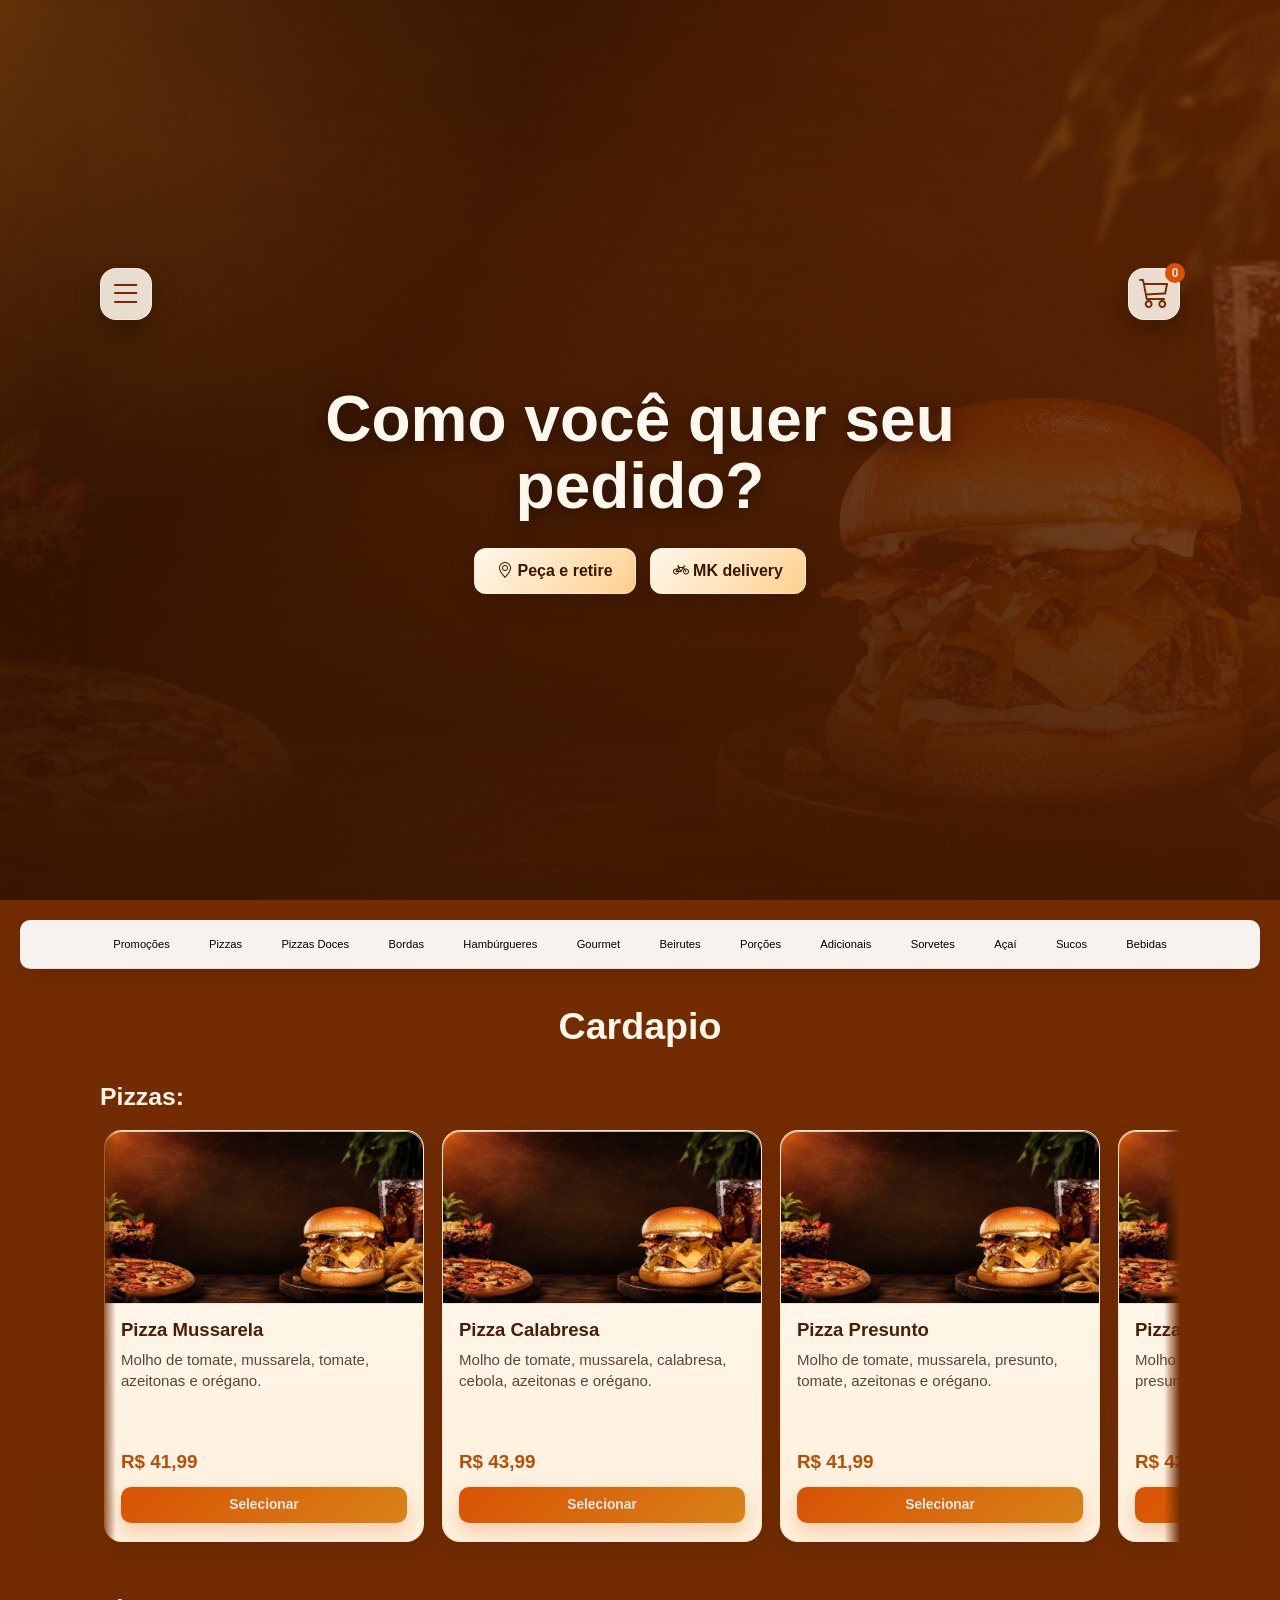
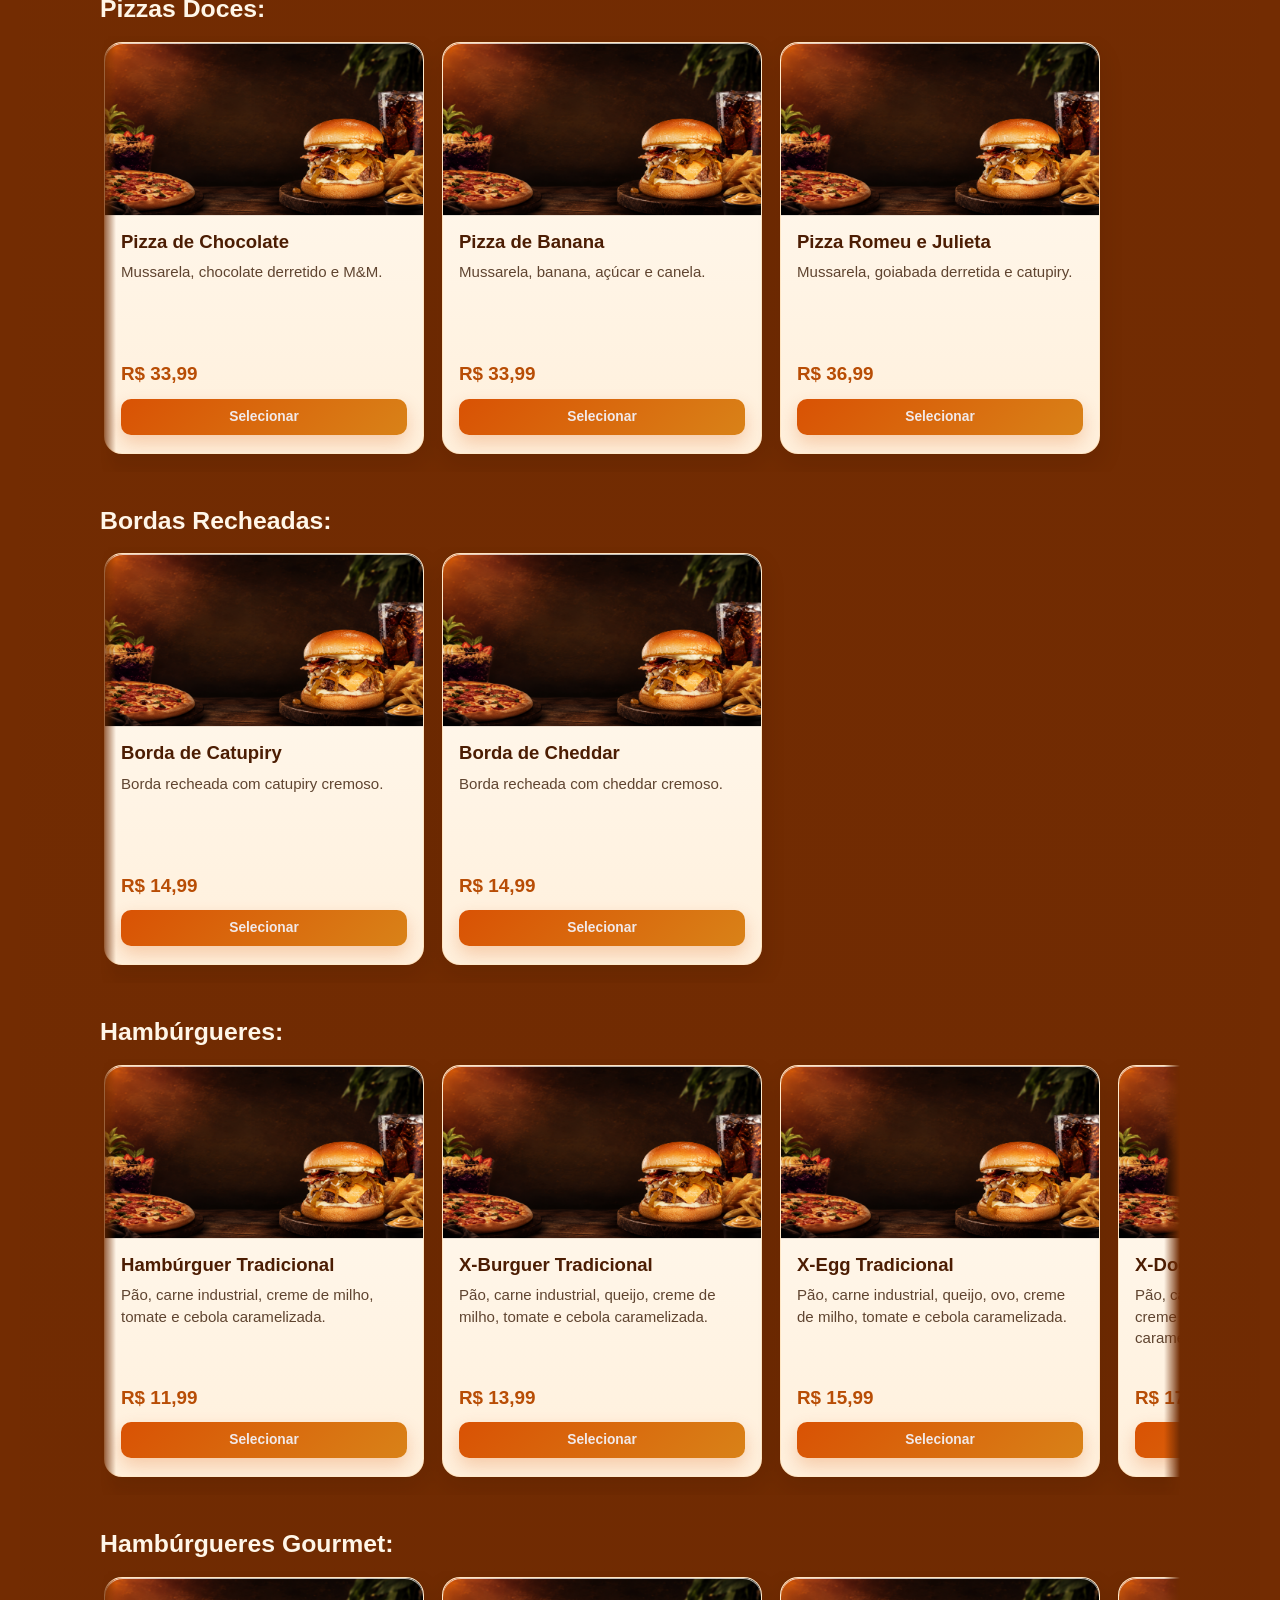
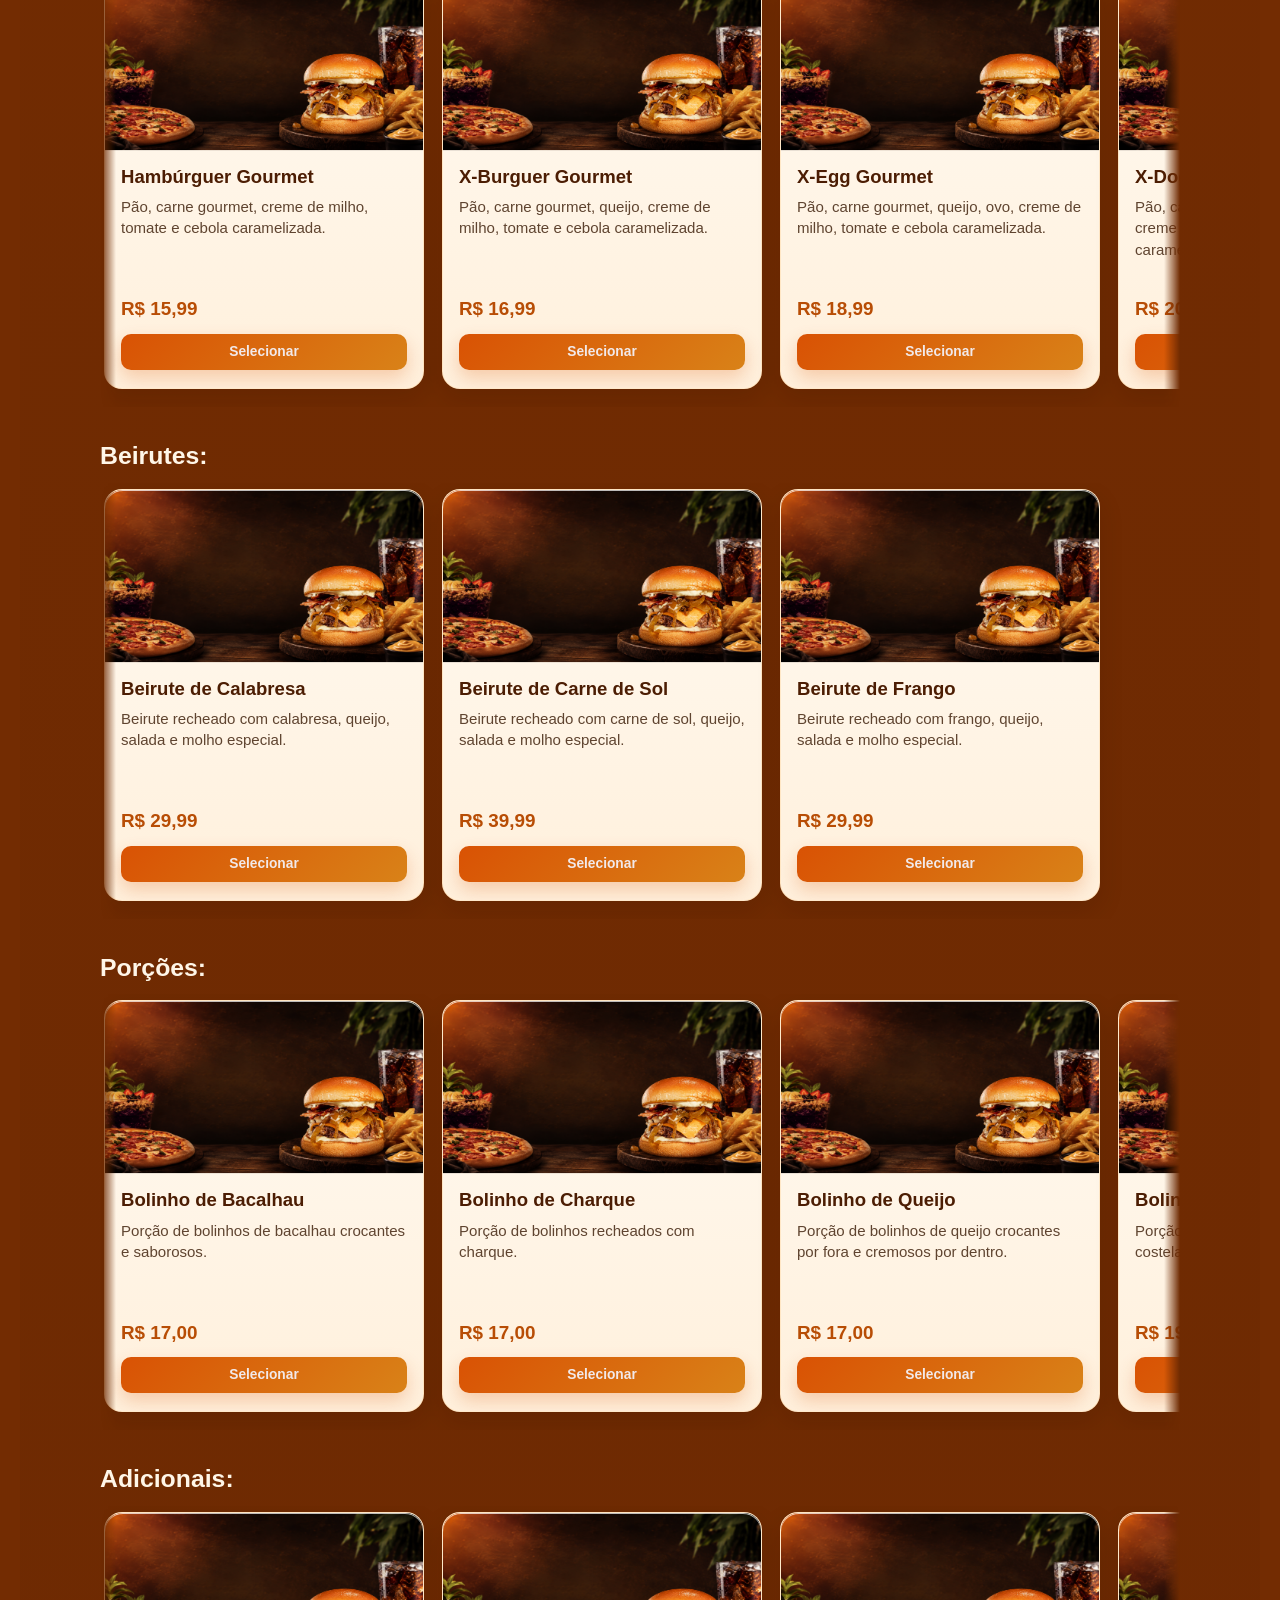
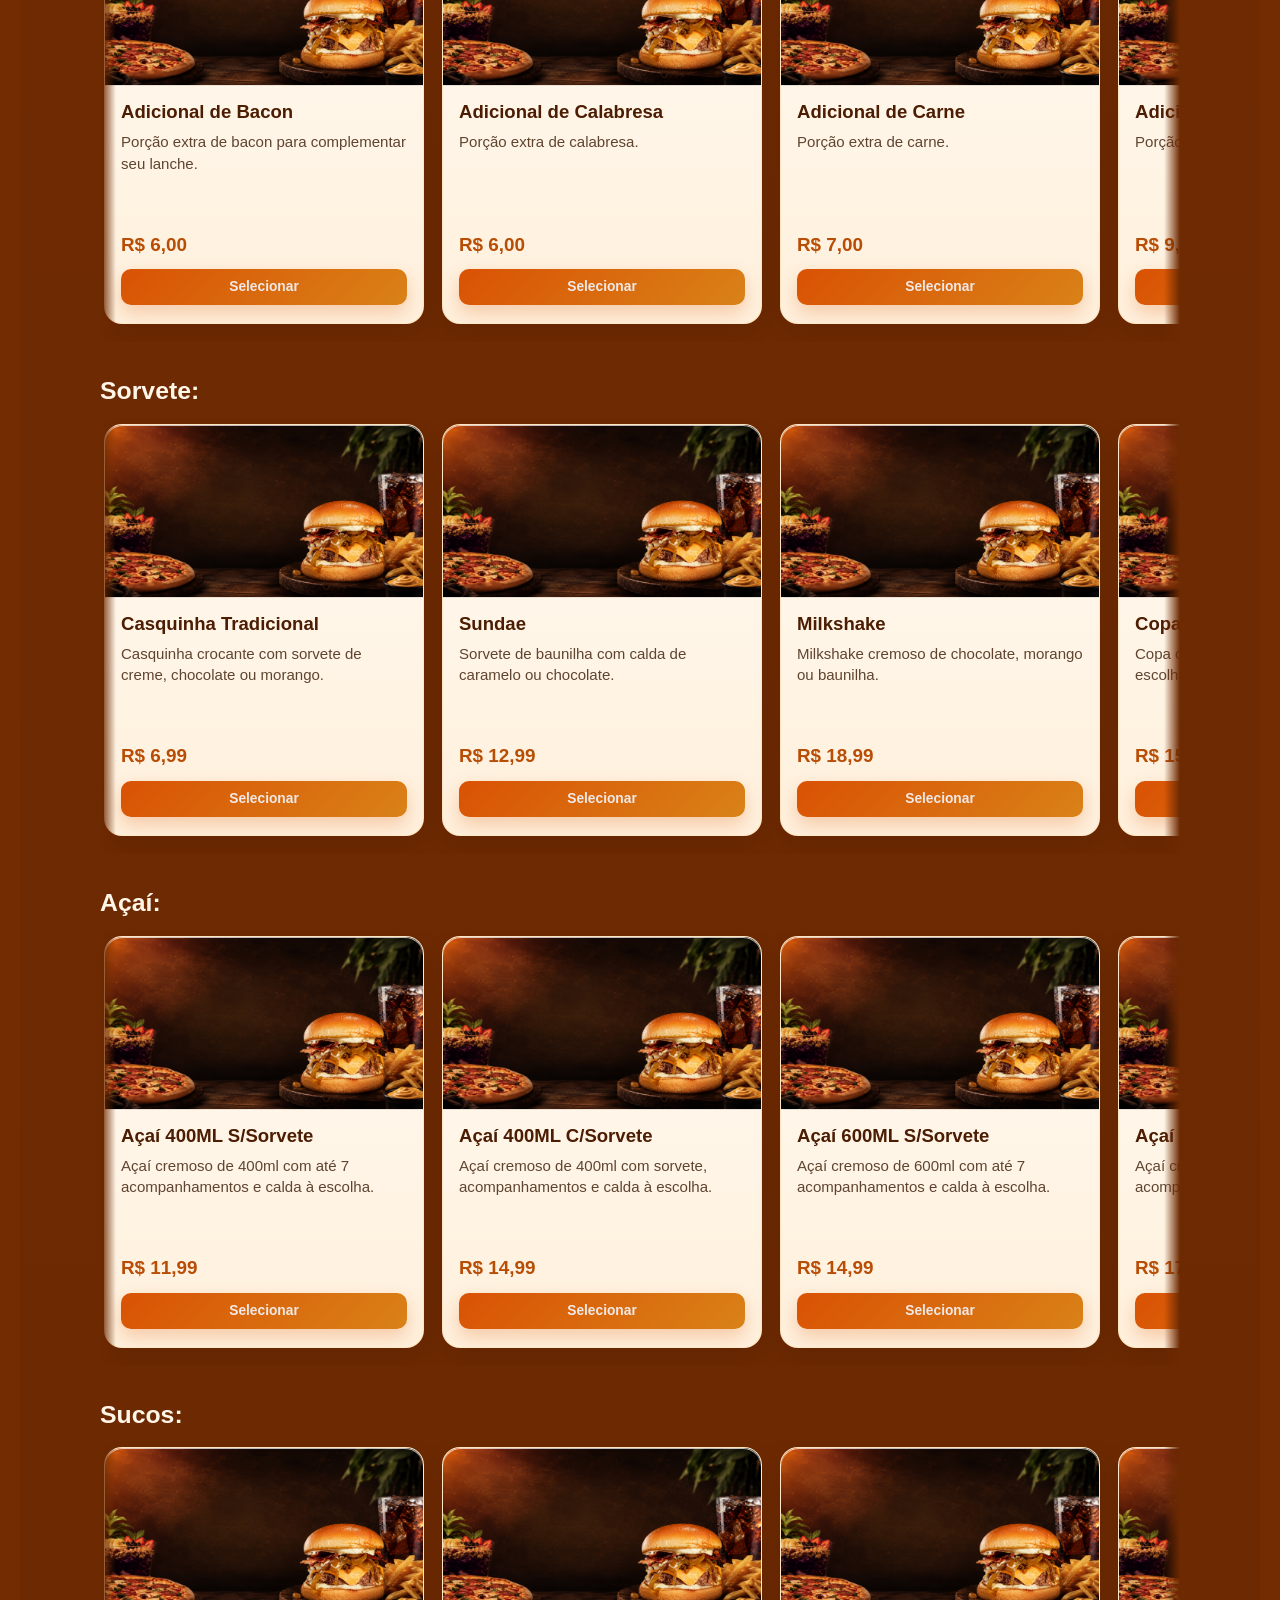
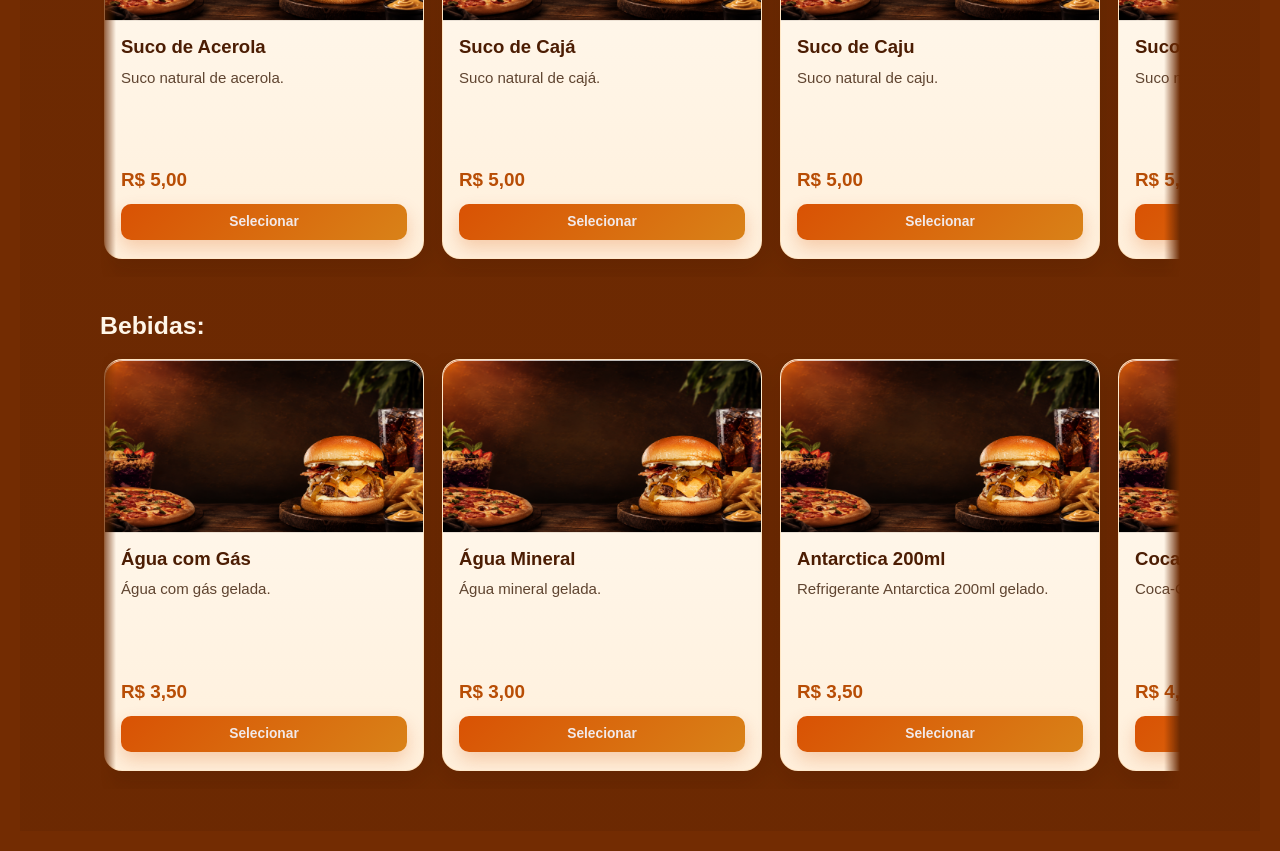
==== commit 20697992: "mudei o layout , cores, adiconei imagens" ====
--- a/index.html
+++ b/index.html
@@ -53,7 +53,7 @@
 
             <div class="overlay-menu" id="overlay-menu"></div>
 
-            <h1>Como você quer seu pedido</h1>
+            <h1>Como você quer seu pedido?</h1>
             <div class="flex">
                 <div class="i-botoes">
                     <button id="btn-pedir-retirar">
@@ -91,18 +91,43 @@
                         </a>
                     </div>
                     <div>
-                        <a href="#pizza">
-                            <p>Pizza</p>
-                        </a>
-                    </div>
-                    <div>
-                        <a href="#hamburguer-tradicional">
-                            <p>Hambúrguer <br>Tradicional</p>
-                        </a>
-                    </div>
-                    <div>
-                        <a href="#hamburguer-gourmet">
-                            <p>Hambúrguer <br>Gourmet</p>
+                        <a href="#pizzas">
+                            <p>Pizzas</p>
+                        </a>
+                    </div>
+                    <div>
+                        <a href="#pizzas-doces">
+                            <p>Pizzas Doces</p>
+                        </a>
+                    </div>
+                    <div>
+                        <a href="#bordas-recheadas">
+                            <p>Bordas</p>
+                        </a>
+                    </div>
+                    <div>
+                        <a href="#hamburgueres">
+                            <p>Hambúrgueres</p>
+                        </a>
+                    </div>
+                    <div>
+                        <a href="#hamburgueres-gourmet">
+                            <p>Gourmet</p>
+                        </a>
+                    </div>
+                    <div>
+                        <a href="#beirutes">
+                            <p>Beirutes</p>
+                        </a>
+                    </div>
+                    <div>
+                        <a href="#porcoes">
+                            <p>Porções</p>
+                        </a>
+                    </div>
+                    <div>
+                        <a href="#adicionais">
+                            <p>Adicionais</p>
                         </a>
                     </div>
                     <div>
@@ -112,7 +137,12 @@
                     </div>
                     <div>
                         <a href="#acai">
-                            <p>Açaí­</p>
+                            <p>Açaí</p>
+                        </a>
+                    </div>
+                    <div>
+                        <a href="#sucos">
+                            <p>Sucos</p>
                         </a>
                     </div>
                     <div>
@@ -133,350 +163,655 @@
         <section class="main-cards">
             <div class="interface">
 
-                <h1>Destaque</h1>
-
-                <!-- pizza -->
-                <h2 id="pizza">Pizza:</h2>
-
-                <a href="#" data-category="pizza">
-                    <img src="img/bomgourmet_2F2021_2F05_2F24202047_2Fhamburguer-janelabar-divulgacao.jpg" alt="">
-                    <div class="card-info">
-                        <h2>Calabresa</h2>
-                        <p>Molho de tomate, mussarela, calabresa, cebola, azeitonas e oragano.</p>
-                        <h4>R$ 41,99</h4>
-                    </div>
-                </a>
-
-                <a href="#" data-category="pizza">
-                    <img src="img/bomgourmet_2F2021_2F05_2F24202047_2Fhamburguer-janelabar-divulgacao.jpg" alt="">
-                    <div class="card-info">
-                        <h2>Portuguesa</h2>
-                        <p>Molho de tomate, mussarela, ovo, presunto, calabresa, tomate, milho, ervilha, pimentão,
-                            azeitona e oragano.</p>
-                        <h4>R$ 49,99</h4>
-                    </div>
-                </a>
-
-                <a href="#" data-category="pizza">
-                    <img src="img/bomgourmet_2F2021_2F05_2F24202047_2Fhamburguer-janelabar-divulgacao.jpg" alt="">
-                    <div class="card-info">
-                        <h2>Frango</h2>
-                        <p>Molho de tomate, mussarela, frango, azeitona e orégano.</p>
-                        <h4>R$ 44,99</h4>
-                    </div>
-                </a>
-
-                <a href="#" data-category="pizza">
-                    <img src="img/bomgourmet_2F2021_2F05_2F24202047_2Fhamburguer-janelabar-divulgacao.jpg" alt="">
-                    <div class="card-info">
-                        <h2>MK</h2>
-                        <p>Molho de tomate, mussarela, camarão, portuguesa, calabresa, frango, tomate, azeitona e
-                            orégano.</p>
-                        <h4>R$ 58,99</h4>
-                    </div>
-                </a>
-
-                <a href="#" data-category="pizza">
-                    <img src="img/bomgourmet_2F2021_2F05_2F24202047_2Fhamburguer-janelabar-divulgacao.jpg" alt="">
-                    <div class="card-info">
-                        <h2>Camarão</h2>
-                        <p>Molho de tomate, mussarela, camarão, catupiry, azeitona e orégano.</p>
-                        <h4>R$ 68,99</h4>
-                    </div>
-                </a>
-
-                <a href="#" data-category="pizza">
-                    <img src="img/bomgourmet_2F2021_2F05_2F24202047_2Fhamburguer-janelabar-divulgacao.jpg" alt="">
-                    <div class="card-info">
-                        <h2>Luiz Gonzaga</h2>
-                        <p>Molho de tomate, mussarela, charque desfiada, carne de sol desfiada, bacon, cebola e orégano.
-                        </p>
-                        <h4>R$ 68,99</h4>
-                    </div>
-                </a>
-
-                <h2>Doces:</h2>
-
-                <a href="#" data-category="pizza">
-                    <img src="img/bomgourmet_2F2021_2F05_2F24202047_2Fhamburguer-janelabar-divulgacao.jpg" alt="">
-                    <div class="card-info">
-                        <h2>Chocolate</h2>
-                        <p>Mussarela, chocolate derretido e M&M.</p>
-                        <h4>R$ 33,99</h4>
-                    </div>
-                </a>
-
-                <a href="#" data-category="pizza">
-                    <img src="img/bomgourmet_2F2021_2F05_2F24202047_2Fhamburguer-janelabar-divulgacao.jpg" alt="">
-                    <div class="card-info">
-                        <h2>Banana</h2>
-                        <p>Mussarela, banana, açúcar e canela.</p>
-                        <h4>R$ 33,99</h4>
-                    </div>
-                </a>
-
-                <a href="#" data-category="pizza">
-                    <img src="img/bomgourmet_2F2021_2F05_2F24202047_2Fhamburguer-janelabar-divulgacao.jpg" alt="">
-                    <div class="card-info">
-                        <h2>Romeu e Julieta</h2>
-                        <p>Mussarela, goiabada e queijo minas.</p>
-                        <h4>R$ 68,99</h4>
-                    </div>
-                </a>
-
-
-                <!-- hamburguer-tradicional -->
-
-
-                <h2 id="hamburguer-tradicional">Hambúrguer Tradicional:</h2>
-
-                <a href="#">
-                    <img src="img/bomgourmet_2F2021_2F05_2F24202047_2Fhamburguer-janelabar-divulgacao.jpg" alt="">
-                    <div class="card-info">
-                        <h2>Tradicional</h2>
-                        <p>Pão, carne, creme de milho, tomate e cebola caramelizada.</p>
-
-                        <h4>R$ 18,99</h4>
-                    </div>
-                </a>
-
-                <a href="#">
-                    <img src="img/bomgourmet_2F2021_2F05_2F24202047_2Fhamburguer-janelabar-divulgacao.jpg" alt="">
-                    <div class="card-info">
-                        <h2>X-Burguer</h2>
-                        <p>Pão, carne, queijo, alface, tomate e maionese.</p>
-
-                        <h4>R$ 22,99</h4>
-                    </div>
-                </a>
-
-                <a href="#">
-                    <img src="img/bomgourmet_2F2021_2F05_2F24202047_2Fhamburguer-janelabar-divulgacao.jpg" alt="">
-                    <div class="card-info">
-                        <h2>X-Bacon</h2>
-                        <p>Pão, carne, queijo, bacon crocante, alface, tomate e maionese.</p>
-
-                        <h4>R$ 26,99</h4>
-                    </div>
-                </a>
-
-                <a href="#">
-                    <img src="img/bomgourmet_2F2021_2F05_2F24202047_2Fhamburguer-janelabar-divulgacao.jpg" alt="">
-                    <div class="card-info">
-                        <h2>X-Tudo</h2>
-
-                        <p>Pão, carne, queijo, bacon, ovo, presunto, alface, tomate e maionese.</p>
-
-                        <h4>R$ 32,99</h4>
-                    </div>
-                </a>
-
-                <a href="#">
-                    <img src="img/bomgourmet_2F2021_2F05_2F24202047_2Fhamburguer-janelabar-divulgacao.jpg" alt="">
-                    <div class="card-info">
-                        <h2>Duplo</h2>
-
-                        <p>Pão, dois hambúrgueres, queijo duplo, alface, tomate e molho especial.</p>
-
-                        <h4>R$ 36,99</h4>
-                    </div>
-                </a>
-
-
-                <!-- hamburguer gourmet -->
-
-
-                <h2 id="hamburguer-gourmet">Hambúrguer Gourmet:</h2>
-
-                <a href="#">
-                    <img src="img/hamb.gourmet.jpg" alt="">
-                    <div class="card-info">
-                        <h2>Smash Clássico</h2>
-                        <p>Pão brioche, blend artesanal, cebola caramelizada, queijo gouda e maionese trufada.</p>
-                        <h4>R$ 42,99</h4>
-                    </div>
-                </a>
-
-                <a href="#">
-                    <img src="img/hamb.gourmet.jpg" alt="">
-                    <div class="card-info">
-                        <h2>BBQ Bacon</h2>
-                        <p>Pão brioche, blend artesanal, bacon crispy, queijo cheddar, molho BBQ e cebola crispy.</p>
-                        <h4>R$ 48,99</h4>
-                    </div>
-                </a>
-
-                <a href="#">
-                    <img src="img/hamb.gourmet.jpg" alt="">
-                    <div class="card-info">
-                        <h2>Cogumelos</h2>
-                        <p>Pão brioche, blend artesanal, cogumelos salteados, queijo brie, rúcula e aioli de alho.</p>
-                        <h4>R$ 52,99</h4>
-                    </div>
-                </a>
-
-                <a href="#">
-                    <img src="img/hamb.gourmet.jpg" alt="">
-                    <div class="card-info">
-                        <h2>Big Mac</h2>
-                        <p>Pão com gergelim, dois hambúrgueres, alface, queijo, picles, cebola e molho especial.</p>
-                        <h4>R$ 38,99</h4>
-                    </div>
-                </a>
-
-                <a href="#">
-                    <img src="img/hamb.gourmet.jpg" alt="">
-                    <div class="card-info">
-                        <h2>Big Mac</h2>
-                        <p>Pão com gergelim, dois hambúrgueres, alface, queijo, picles, cebola e molho especial.</p>
-                        <h4>R$ 38,99</h4>
-                    </div>
-                </a>
-
-
-
-                <!-- SORVETE -->
-
+                <h1>Cardapio</h1>
+
+                <h2 id="pizzas">Pizzas:</h2>
+                <div class="flex-cards">
+                    <a href="#" data-category="pizzas"><img src="img/img-header.png" alt="Pizza Mussarela">
+                        <div class="card-info">
+                            <h2>Pizza Mussarela</h2>
+                            <p>Molho de tomate, mussarela, tomate, azeitonas e orégano.</p>
+                            <h4>R$ 41,99</h4>
+                        </div>
+                    </a>
+                    <a href="#" data-category="pizzas"><img src="img/img-header.png" alt="Pizza Calabresa">
+                        <div class="card-info">
+                            <h2>Pizza Calabresa</h2>
+                            <p>Molho de tomate, mussarela, calabresa, cebola, azeitonas e orégano.</p>
+                            <h4>R$ 43,99</h4>
+                        </div>
+                    </a>
+                    <a href="#" data-category="pizzas"><img src="img/img-header.png" alt="Pizza Presunto">
+                        <div class="card-info">
+                            <h2>Pizza Presunto</h2>
+                            <p>Molho de tomate, mussarela, presunto, tomate, azeitonas e orégano.</p>
+                            <h4>R$ 41,99</h4>
+                        </div>
+                    </a>
+                    <a href="#" data-category="pizzas"><img src="img/img-header.png" alt="Pizza Mista">
+                        <div class="card-info">
+                            <h2>Pizza Mista</h2>
+                            <p>Molho de tomate, mussarela, calabresa, presunto, tomate, azeitonas e orégano.</p>
+                            <h4>R$ 43,99</h4>
+                        </div>
+                    </a>
+                    <a href="#" data-category="pizzas"><img src="img/img-header.png" alt="Pizza Nordestina">
+                        <div class="card-info">
+                            <h2>Pizza Nordestina</h2>
+                            <p>Molho de tomate, mussarela, carne de sol desfiada, cebola e orégano.</p>
+                            <h4>R$ 56,99</h4>
+                        </div>
+                    </a>
+                    <a href="#" data-category="pizzas"><img src="img/img-header.png" alt="Pizza Atum">
+                        <div class="card-info">
+                            <h2>Pizza Atum</h2>
+                            <p>Molho de tomate, mussarela, atum, cebola, tomate, azeitonas e orégano.</p>
+                            <h4>R$ 51,99</h4>
+                        </div>
+                    </a>
+                    <a href="#" data-category="pizzas"><img src="img/img-header.png" alt="Pizza Camarão">
+                        <div class="card-info">
+                            <h2>Pizza Camarão</h2>
+                            <p>Molho de tomate, mussarela, camarão, catupiry, azeitonas e orégano.</p>
+                            <h4>R$ 68,99</h4>
+                        </div>
+                    </a>
+                    <a href="#" data-category="pizzas"><img src="img/img-header.png" alt="Pizza Bacon">
+                        <div class="card-info">
+                            <h2>Pizza Bacon</h2>
+                            <p>Molho de tomate, mussarela, bacon, tomate, azeitonas e orégano.</p>
+                            <h4>R$ 41,99</h4>
+                        </div>
+                    </a>
+                    <a href="#" data-category="pizzas"><img src="img/img-header.png" alt="Pizza MK">
+                        <div class="card-info">
+                            <h2>Pizza MK</h2>
+                            <p>Molho de tomate, mussarela, camarão, portuguesa, calabresa, frango, tomate, azeitonas e
+                                orégano.</p>
+                            <h4>R$ 58,99</h4>
+                        </div>
+                    </a>
+                    <a href="#" data-category="pizzas"><img src="img/img-header.png" alt="Pizza Portuguesa">
+                        <div class="card-info">
+                            <h2>Pizza Portuguesa</h2>
+                            <p>Molho de tomate, mussarela, ovo, presunto, calabresa, tomate, milho, ervilha, pimentão,
+                                azeitonas e orégano.</p>
+                            <h4>R$ 49,99</h4>
+                        </div>
+                    </a>
+                    <a href="#" data-category="pizzas"><img src="img/img-header.png" alt="Pizza Frango">
+                        <div class="card-info">
+                            <h2>Pizza Frango</h2>
+                            <p>Molho de tomate, mussarela, frango, tomate, azeitonas e orégano.</p>
+                            <h4>R$ 44,99</h4>
+                        </div>
+                    </a>
+                    <a href="#" data-category="pizzas"><img src="img/img-header.png" alt="Pizza Frango com Catupiry">
+                        <div class="card-info">
+                            <h2>Pizza Frango com Catupiry</h2>
+                            <p>Molho de tomate, mussarela, frango, catupiry, tomate, azeitonas e orégano.</p>
+                            <h4>R$ 51,99</h4>
+                        </div>
+                    </a>
+                    <a href="#" data-category="pizzas"><img src="img/img-header.png" alt="Pizza Luiz Gonzaga">
+                        <div class="card-info">
+                            <h2>Pizza Luiz Gonzaga</h2>
+                            <p>Molho de tomate, mussarela, charque desfiado, carne de sol desfiada, bacon, cebola e
+                                orégano.</p>
+                            <h4>R$ 77,99</h4>
+                        </div>
+                    </a>
+                </div>
+
+                <h2 id="pizzas-doces">Pizzas Doces:</h2>
+                <div class="flex-cards">
+                    <a href="#" data-category="pizzas-doces"><img src="img/img-header.png" alt="Pizza de Chocolate">
+                        <div class="card-info">
+                            <h2>Pizza de Chocolate</h2>
+                            <p>Mussarela, chocolate derretido e M&amp;M.</p>
+                            <h4>R$ 33,99</h4>
+                        </div>
+                    </a>
+                    <a href="#" data-category="pizzas-doces"><img src="img/img-header.png" alt="Pizza de Banana">
+                        <div class="card-info">
+                            <h2>Pizza de Banana</h2>
+                            <p>Mussarela, banana, açúcar e canela.</p>
+                            <h4>R$ 33,99</h4>
+                        </div>
+                    </a>
+                    <a href="#" data-category="pizzas-doces"><img src="img/img-header.png" alt="Pizza Romeu e Julieta">
+                        <div class="card-info">
+                            <h2>Pizza Romeu e Julieta</h2>
+                            <p>Mussarela, goiabada derretida e catupiry.</p>
+                            <h4>R$ 36,99</h4>
+                        </div>
+                    </a>
+                </div>
+
+                <h2 id="bordas-recheadas">Bordas Recheadas:</h2>
+                <div class="flex-cards">
+                    <a href="#" data-category="bordas-recheadas"><img src="img/img-header.png" alt="Borda de Catupiry">
+                        <div class="card-info">
+                            <h2>Borda de Catupiry</h2>
+                            <p>Borda recheada com catupiry cremoso.</p>
+                            <h4>R$ 14,99</h4>
+                        </div>
+                    </a>
+                    <a href="#" data-category="bordas-recheadas"><img src="img/img-header.png" alt="Borda de Cheddar">
+                        <div class="card-info">
+                            <h2>Borda de Cheddar</h2>
+                            <p>Borda recheada com cheddar cremoso.</p>
+                            <h4>R$ 14,99</h4>
+                        </div>
+                    </a>
+                </div>
+
+                <h2 id="hamburgueres">Hambúrgueres:</h2>
+                <div class="flex-cards">
+                    <a href="#" data-category="hamburgueres"><img src="img/img-header.png" alt="Hambúrguer Tradicional">
+                        <div class="card-info">
+                            <h2>Hambúrguer Tradicional</h2>
+                            <p>Pão, carne industrial, creme de milho, tomate e cebola caramelizada.</p>
+                            <h4>R$ 11,99</h4>
+                        </div>
+                    </a>
+                    <a href="#" data-category="hamburgueres"><img src="img/img-header.png" alt="X-Burguer Tradicional">
+                        <div class="card-info">
+                            <h2>X-Burguer Tradicional</h2>
+                            <p>Pão, carne industrial, queijo, creme de milho, tomate e cebola caramelizada.</p>
+                            <h4>R$ 13,99</h4>
+                        </div>
+                    </a>
+                    <a href="#" data-category="hamburgueres"><img src="img/img-header.png" alt="X-Egg Tradicional">
+                        <div class="card-info">
+                            <h2>X-Egg Tradicional</h2>
+                            <p>Pão, carne industrial, queijo, ovo, creme de milho, tomate e cebola caramelizada.</p>
+                            <h4>R$ 15,99</h4>
+                        </div>
+                    </a>
+                    <a href="#" data-category="hamburgueres"><img src="img/img-header.png" alt="X-Dog Tradicional">
+                        <div class="card-info">
+                            <h2>X-Dog Tradicional</h2>
+                            <p>Pão, carne industrial, queijo, ovo, salsicha, creme de milho, tomate e cebola
+                                caramelizada.</p>
+                            <h4>R$ 17,99</h4>
+                        </div>
+                    </a>
+                    <a href="#" data-category="hamburgueres"><img src="img/img-header.png"
+                            alt="X-Calabresa Tradicional">
+                        <div class="card-info">
+                            <h2>X-Calabresa Tradicional</h2>
+                            <p>Pão, carne industrial, queijo, ovo, calabresa, creme de milho, tomate e cebola
+                                caramelizada.</p>
+                            <h4>R$ 18,99</h4>
+                        </div>
+                    </a>
+                    <a href="#" data-category="hamburgueres"><img src="img/img-header.png" alt="X-Bacon Tradicional">
+                        <div class="card-info">
+                            <h2>X-Bacon Tradicional</h2>
+                            <p>Pão, carne industrial, queijo, ovo, bacon, creme de milho, tomate e cebola caramelizada.
+                            </p>
+                            <h4>R$ 18,99</h4>
+                        </div>
+                    </a>
+                    <a href="#" data-category="hamburgueres"><img src="img/img-header.png" alt="X-Tudo Tradicional">
+                        <div class="card-info">
+                            <h2>X-Tudo Tradicional</h2>
+                            <p>Pão, carne industrial, queijo, ovo, calabresa, bacon, salsicha, creme de milho, tomate e
+                                cebola caramelizada.</p>
+                            <h4>R$ 20,99</h4>
+                        </div>
+                    </a>
+                </div>
+
+                <h2 id="hamburgueres-gourmet">Hambúrgueres Gourmet:</h2>
+                <div class="flex-cards">
+                    <a href="#" data-category="hamburgueres-gourmet"><img src="img/img-header.png"
+                            alt="Hambúrguer Gourmet">
+                        <div class="card-info">
+                            <h2>Hambúrguer Gourmet</h2>
+                            <p>Pão, carne gourmet, creme de milho, tomate e cebola caramelizada.</p>
+                            <h4>R$ 15,99</h4>
+                        </div>
+                    </a>
+                    <a href="#" data-category="hamburgueres-gourmet"><img src="img/img-header.png"
+                            alt="X-Burguer Gourmet">
+                        <div class="card-info">
+                            <h2>X-Burguer Gourmet</h2>
+                            <p>Pão, carne gourmet, queijo, creme de milho, tomate e cebola caramelizada.</p>
+                            <h4>R$ 16,99</h4>
+                        </div>
+                    </a>
+                    <a href="#" data-category="hamburgueres-gourmet"><img src="img/img-header.png" alt="X-Egg Gourmet">
+                        <div class="card-info">
+                            <h2>X-Egg Gourmet</h2>
+                            <p>Pão, carne gourmet, queijo, ovo, creme de milho, tomate e cebola caramelizada.</p>
+                            <h4>R$ 18,99</h4>
+                        </div>
+                    </a>
+                    <a href="#" data-category="hamburgueres-gourmet"><img src="img/img-header.png" alt="X-Dog Gourmet">
+                        <div class="card-info">
+                            <h2>X-Dog Gourmet</h2>
+                            <p>Pão, carne gourmet, queijo, ovo, salsicha, creme de milho, tomate e cebola caramelizada.
+                            </p>
+                            <h4>R$ 20,99</h4>
+                        </div>
+                    </a>
+                    <a href="#" data-category="hamburgueres-gourmet"><img src="img/img-header.png"
+                            alt="X-Calabresa Gourmet">
+                        <div class="card-info">
+                            <h2>X-Calabresa Gourmet</h2>
+                            <p>Pão, carne gourmet, queijo, ovo, calabresa, creme de milho, tomate e cebola caramelizada.
+                            </p>
+                            <h4>R$ 21,99</h4>
+                        </div>
+                    </a>
+                    <a href="#" data-category="hamburgueres-gourmet"><img src="img/img-header.png"
+                            alt="X-Frango Gourmet">
+                        <div class="card-info">
+                            <h2>X-Frango Gourmet</h2>
+                            <p>Pão, frango gourmet, queijo, ovo, creme de milho, tomate e cebola caramelizada.</p>
+                            <h4>R$ 18,99</h4>
+                        </div>
+                    </a>
+                    <a href="#" data-category="hamburgueres-gourmet"><img src="img/img-header.png"
+                            alt="X-Bacon Gourmet">
+                        <div class="card-info">
+                            <h2>X-Bacon Gourmet</h2>
+                            <p>Pão, carne gourmet, queijo, ovo, bacon, creme de milho, tomate e cebola caramelizada.</p>
+                            <h4>R$ 21,99</h4>
+                        </div>
+                    </a>
+                    <a href="#" data-category="hamburgueres-gourmet"><img src="img/img-header.png" alt="X-Tudo Gourmet">
+                        <div class="card-info">
+                            <h2>X-Tudo Gourmet</h2>
+                            <p>Pão, carne gourmet, queijo, ovo, calabresa, bacon, salsicha, creme de milho, tomate e
+                                cebola caramelizada.</p>
+                            <h4>R$ 23,99</h4>
+                        </div>
+                    </a>
+                </div>
+
+                <h2 id="beirutes">Beirutes:</h2>
+                <div class="flex-cards">
+                    <a href="#" data-category="beirutes"><img src="img/img-header.png" alt="Beirute de Calabresa">
+                        <div class="card-info">
+                            <h2>Beirute de Calabresa</h2>
+                            <p>Beirute recheado com calabresa, queijo, salada e molho especial.</p>
+                            <h4>R$ 29,99</h4>
+                        </div>
+                    </a>
+                    <a href="#" data-category="beirutes"><img src="img/img-header.png" alt="Beirute de Carne de Sol">
+                        <div class="card-info">
+                            <h2>Beirute de Carne de Sol</h2>
+                            <p>Beirute recheado com carne de sol, queijo, salada e molho especial.</p>
+                            <h4>R$ 39,99</h4>
+                        </div>
+                    </a>
+                    <a href="#" data-category="beirutes"><img src="img/img-header.png" alt="Beirute de Frango">
+                        <div class="card-info">
+                            <h2>Beirute de Frango</h2>
+                            <p>Beirute recheado com frango, queijo, salada e molho especial.</p>
+                            <h4>R$ 29,99</h4>
+                        </div>
+                    </a>
+                </div>
+
+                <h2 id="porcoes">Porções:</h2>
+                <div class="flex-cards">
+                    <a href="#" data-category="porcoes"><img src="img/img-header.png" alt="Bolinho de Bacalhau">
+                        <div class="card-info">
+                            <h2>Bolinho de Bacalhau</h2>
+                            <p>Porção de bolinhos de bacalhau crocantes e saborosos.</p>
+                            <h4>R$ 17,00</h4>
+                        </div>
+                    </a>
+                    <a href="#" data-category="porcoes"><img src="img/img-header.png" alt="Bolinho de Charque">
+                        <div class="card-info">
+                            <h2>Bolinho de Charque</h2>
+                            <p>Porção de bolinhos recheados com charque.</p>
+                            <h4>R$ 17,00</h4>
+                        </div>
+                    </a>
+                    <a href="#" data-category="porcoes"><img src="img/img-header.png" alt="Bolinho de Queijo">
+                        <div class="card-info">
+                            <h2>Bolinho de Queijo</h2>
+                            <p>Porção de bolinhos de queijo crocantes por fora e cremosos por dentro.</p>
+                            <h4>R$ 17,00</h4>
+                        </div>
+                    </a>
+                    <a href="#" data-category="porcoes"><img src="img/img-header.png" alt="Bolinho de Costela">
+                        <div class="card-info">
+                            <h2>Bolinho de Costela</h2>
+                            <p>Porção de bolinhos recheados com costela.</p>
+                            <h4>R$ 19,00</h4>
+                        </div>
+                    </a>
+                    <a href="#" data-category="porcoes"><img src="img/img-header.png" alt="Batata Frita">
+                        <div class="card-info">
+                            <h2>Batata Frita</h2>
+                            <p>Porção de batata frita crocante.</p>
+                            <h4>R$ 12,00</h4>
+                        </div>
+                    </a>
+                    <a href="#" data-category="porcoes"><img src="img/img-header.png"
+                            alt="Batata Frita Recheada com Bacon e Cheddar">
+                        <div class="card-info">
+                            <h2>Batata Frita Recheada com Bacon e Cheddar</h2>
+                            <p>Batata frita com bacon e cheddar cremoso.</p>
+                            <h4>R$ 17,00</h4>
+                        </div>
+                    </a>
+                </div>
+
+                <h2 id="adicionais">Adicionais:</h2>
+                <div class="flex-cards">
+                    <a href="#" data-category="adicionais"><img src="img/img-header.png" alt="Adicional de Bacon">
+                        <div class="card-info">
+                            <h2>Adicional de Bacon</h2>
+                            <p>Porção extra de bacon para complementar seu lanche.</p>
+                            <h4>R$ 6,00</h4>
+                        </div>
+                    </a>
+                    <a href="#" data-category="adicionais"><img src="img/img-header.png" alt="Adicional de Calabresa">
+                        <div class="card-info">
+                            <h2>Adicional de Calabresa</h2>
+                            <p>Porção extra de calabresa.</p>
+                            <h4>R$ 6,00</h4>
+                        </div>
+                    </a>
+                    <a href="#" data-category="adicionais"><img src="img/img-header.png" alt="Adicional de Carne">
+                        <div class="card-info">
+                            <h2>Adicional de Carne</h2>
+                            <p>Porção extra de carne.</p>
+                            <h4>R$ 7,00</h4>
+                        </div>
+                    </a>
+                    <a href="#" data-category="adicionais"><img src="img/img-header.png"
+                            alt="Adicional de Carne de Sol">
+                        <div class="card-info">
+                            <h2>Adicional de Carne de Sol</h2>
+                            <p>Porção extra de carne de sol.</p>
+                            <h4>R$ 9,99</h4>
+                        </div>
+                    </a>
+                    <a href="#" data-category="adicionais"><img src="img/img-header.png" alt="Adicional de Ovo">
+                        <div class="card-info">
+                            <h2>Adicional de Ovo</h2>
+                            <p>Ovo extra para complementar seu lanche.</p>
+                            <h4>R$ 2,00</h4>
+                        </div>
+                    </a>
+                    <a href="#" data-category="adicionais"><img src="img/img-header.png" alt="Adicional de Queijo">
+                        <div class="card-info">
+                            <h2>Adicional de Queijo</h2>
+                            <p>Porção extra de queijo.</p>
+                            <h4>R$ 4,00</h4>
+                        </div>
+                    </a>
+                    <a href="#" data-category="adicionais"><img src="img/img-header.png" alt="Adicional de Salsicha">
+                        <div class="card-info">
+                            <h2>Adicional de Salsicha</h2>
+                            <p>Porção extra de salsicha.</p>
+                            <h4>R$ 3,00</h4>
+                        </div>
+                    </a>
+                </div>
 
                 <h2 id="sorvete">Sorvete:</h2>
-
-                <a href="#">
-                    <img src="img/bomgourmet_2F2021_2F05_2F24202047_2Fhamburguer-janelabar-divulgacao.jpg" alt="">
-                    <div class="card-info">
-                        <h2>Casquinha Tradicional</h2>
-                        <p>Casquinha crocante com sorvete de creme, chocolate ou morango.</p>
-                        <h4>R$ 6,99</h4>
-                    </div>
-                </a>
-
-                <a href="#">
-                    <img src="img/bomgourmet_2F2021_2F05_2F24202047_2Fhamburguer-janelabar-divulgacao.jpg" alt="">
-                    <div class="card-info">
-                        <h2>Sundae</h2>
-                        <p>Sorvete de baunilha com calda de caramelo ou chocolate.</p>
-                        <h4>R$ 12,99</h4>
-                    </div>
-                </a>
-
-                <a href="#">
-                    <img src="img/bomgourmet_2F2021_2F05_2F24202047_2Fhamburguer-janelabar-divulgacao.jpg" alt="">
-                    <div class="card-info">
-                        <h2>Milkshake</h2>
-                        <p>Milkshake cremoso de chocolate, morango ou baunilha.</p>
-                        <h4>R$ 18,99</h4>
-                    </div>
-                </a>
-
-                <a href="#">
-                    <img src="img/bomgourmet_2F2021_2F05_2F24202047_2Fhamburguer-janelabar-divulgacao.jpg" alt="">
-                    <div class="card-info">
-                        <h2>Copa de Sorvete</h2>
-                        <p>Copa com duas bolas de sorvete a escolha, calda e granulado.</p>
-                        <h4>R$ 15,99</h4>
-                    </div>
-                </a>
-
-                <a href="#">
-                    <img src="img/bomgourmet_2F2021_2F05_2F24202047_2Fhamburguer-janelabar-divulgacao.jpg" alt="">
-                    <div class="card-info">
-                        <h2>Sorvete Especial</h2>
-                        <p>Sorvete artesanal com mix de frutas vermelhas e chantilly.</p>
-                        <h4>R$ 22,99</h4>
-                    </div>
-                </a>
-
-                <!-- AÇAÍ -->
+                <div class="flex-cards">
+                    <a href="#" data-category="sorvete"><img src="img/img-header.png" alt="Casquinha Tradicional">
+                        <div class="card-info">
+                            <h2>Casquinha Tradicional</h2>
+                            <p>Casquinha crocante com sorvete de creme, chocolate ou morango.</p>
+                            <h4>R$ 6,99</h4>
+                        </div>
+                    </a>
+                    <a href="#" data-category="sorvete"><img src="img/img-header.png" alt="Sundae">
+                        <div class="card-info">
+                            <h2>Sundae</h2>
+                            <p>Sorvete de baunilha com calda de caramelo ou chocolate.</p>
+                            <h4>R$ 12,99</h4>
+                        </div>
+                    </a>
+                    <a href="#" data-category="sorvete"><img src="img/img-header.png" alt="Milkshake">
+                        <div class="card-info">
+                            <h2>Milkshake</h2>
+                            <p>Milkshake cremoso de chocolate, morango ou baunilha.</p>
+                            <h4>R$ 18,99</h4>
+                        </div>
+                    </a>
+                    <a href="#" data-category="sorvete"><img src="img/img-header.png" alt="Copa de Sorvete">
+                        <div class="card-info">
+                            <h2>Copa de Sorvete</h2>
+                            <p>Copa com duas bolas de sorvete a escolha, calda e granulado.</p>
+                            <h4>R$ 15,99</h4>
+                        </div>
+                    </a>
+                    <a href="#" data-category="sorvete"><img src="img/img-header.png" alt="Sorvete Especial">
+                        <div class="card-info">
+                            <h2>Sorvete Especial</h2>
+                            <p>Sorvete artesanal com mix de frutas vermelhas e chantilly.</p>
+                            <h4>R$ 22,99</h4>
+                        </div>
+                    </a>
+                </div>
+
                 <h2 id="acai">Açaí:</h2>
-
-                <a href="#" data-category="acai">
-                    <img src="img/bomgourmet_2F2021_2F05_2F24202047_2Fhamburguer-janelabar-divulgacao.jpg" alt="">
-                    <div class="card-info">
-                        <h2>Açaí 400ML S/Sorvete</h2>
-                        <p></p>
-                        <h4>R$ 11,99</h4>
-                    </div>
-                </a>
-
-                <a href="#" data-category="acai">
-                    <img src="img/bomgourmet_2F2021_2F05_2F24202047_2Fhamburguer-janelabar-divulgacao.jpg" alt="">
-                    <div class="card-info">
-                        <h2>Açaí 400ML C/Sorvete</h2>
-                        <p></p>
-                        <h4>R$ 14,99</h4>
-                    </div>
-                </a>
-
-                <a href="#" data-category="acai">
-                    <img src="img/bomgourmet_2F2021_2F05_2F24202047_2Fhamburguer-janelabar-divulgacao.jpg" alt="">
-                    <div class="card-info">
-                        <h2>Açaí 600ML S/Sorvete</h2>
-                        <p></p>
-                        <h4>R$ 14,99</h4>
-                    </div>
-                </a>
-
-                <a href="#" data-category="acai">
-                    <img src="img/bomgourmet_2F2021_2F05_2F24202047_2Fhamburguer-janelabar-divulgacao.jpg" alt="">
-                    <div class="card-info">
-                        <h2>Açaí 600ML C/Sorvete</h2>
-                        <p></p>
-                        <h4>R$ 17,99</h4>
-                    </div>
-                </a>
-
-
-                <!-- BEBIDAS -->
-
-                
+                <div class="flex-cards">
+                    <a href="#" data-category="acai"><img src="img/img-header.png" alt="Açaí 400ML S/Sorvete">
+                        <div class="card-info">
+                            <h2>Açaí 400ML S/Sorvete</h2>
+                            <p>Açaí cremoso de 400ml com até 7 acompanhamentos e calda à escolha.</p>
+                            <h4>R$ 11,99</h4>
+                        </div>
+                    </a>
+                    <a href="#" data-category="acai"><img src="img/img-header.png" alt="Açaí 400ML C/Sorvete">
+                        <div class="card-info">
+                            <h2>Açaí 400ML C/Sorvete</h2>
+                            <p>Açaí cremoso de 400ml com sorvete, acompanhamentos e calda à escolha.</p>
+                            <h4>R$ 14,99</h4>
+                        </div>
+                    </a>
+                    <a href="#" data-category="acai"><img src="img/img-header.png" alt="Açaí 600ML S/Sorvete">
+                        <div class="card-info">
+                            <h2>Açaí 600ML S/Sorvete</h2>
+                            <p>Açaí cremoso de 600ml com até 7 acompanhamentos e calda à escolha.</p>
+                            <h4>R$ 14,99</h4>
+                        </div>
+                    </a>
+                    <a href="#" data-category="acai"><img src="img/img-header.png" alt="Açaí 600ML C/Sorvete">
+                        <div class="card-info">
+                            <h2>Açaí 600ML C/Sorvete</h2>
+                            <p>Açaí cremoso de 600ml com sorvete, acompanhamentos e calda à escolha.</p>
+                            <h4>R$ 17,99</h4>
+                        </div>
+                    </a>
+                </div>
+
+                <h2 id="sucos">Sucos:</h2>
+                <div class="flex-cards">
+                    <a href="#" data-category="sucos"><img src="img/img-header.png" alt="Suco de Acerola">
+                        <div class="card-info">
+                            <h2>Suco de Acerola</h2>
+                            <p>Suco natural de acerola.</p>
+                            <h4>R$ 5,00</h4>
+                        </div>
+                    </a>
+                    <a href="#" data-category="sucos"><img src="img/img-header.png" alt="Suco de Cajá">
+                        <div class="card-info">
+                            <h2>Suco de Cajá</h2>
+                            <p>Suco natural de cajá.</p>
+                            <h4>R$ 5,00</h4>
+                        </div>
+                    </a>
+                    <a href="#" data-category="sucos"><img src="img/img-header.png" alt="Suco de Caju">
+                        <div class="card-info">
+                            <h2>Suco de Caju</h2>
+                            <p>Suco natural de caju.</p>
+                            <h4>R$ 5,00</h4>
+                        </div>
+                    </a>
+                    <a href="#" data-category="sucos"><img src="img/img-header.png" alt="Suco de Graviola">
+                        <div class="card-info">
+                            <h2>Suco de Graviola</h2>
+                            <p>Suco natural de graviola.</p>
+                            <h4>R$ 5,00</h4>
+                        </div>
+                    </a>
+                    <a href="#" data-category="sucos"><img src="img/img-header.png" alt="Suco de Tamarindo">
+                        <div class="card-info">
+                            <h2>Suco de Tamarindo</h2>
+                            <p>Suco natural de tamarindo.</p>
+                            <h4>R$ 5,00</h4>
+                        </div>
+                    </a>
+                    <a href="#" data-category="sucos"><img src="img/img-header.png" alt="Suco de Uva">
+                        <div class="card-info">
+                            <h2>Suco de Uva</h2>
+                            <p>Suco natural de uva.</p>
+                            <h4>R$ 5,00</h4>
+                        </div>
+                    </a>
+                    <a href="#" data-category="sucos"><img src="img/img-header.png" alt="Suco de Maracujá">
+                        <div class="card-info">
+                            <h2>Suco de Maracujá</h2>
+                            <p>Suco natural de maracujá.</p>
+                            <h4>R$ 5,00</h4>
+                        </div>
+                    </a>
+                    <a href="#" data-category="sucos"><img src="img/img-header.png" alt="Suco de Acerola com Leite">
+                        <div class="card-info">
+                            <h2>Suco de Acerola com Leite</h2>
+                            <p>Suco de acerola batido com leite.</p>
+                            <h4>R$ 6,00</h4>
+                        </div>
+                    </a>
+                    <a href="#" data-category="sucos"><img src="img/img-header.png" alt="Suco de Cajá com Leite">
+                        <div class="card-info">
+                            <h2>Suco de Cajá com Leite</h2>
+                            <p>Suco de cajá batido com leite.</p>
+                            <h4>R$ 6,00</h4>
+                        </div>
+                    </a>
+                    <a href="#" data-category="sucos"><img src="img/img-header.png" alt="Suco de Caju com Leite">
+                        <div class="card-info">
+                            <h2>Suco de Caju com Leite</h2>
+                            <p>Suco de caju batido com leite.</p>
+                            <h4>R$ 6,00</h4>
+                        </div>
+                    </a>
+                    <a href="#" data-category="sucos"><img src="img/img-header.png" alt="Suco de Graviola com Leite">
+                        <div class="card-info">
+                            <h2>Suco de Graviola com Leite</h2>
+                            <p>Suco de graviola batido com leite.</p>
+                            <h4>R$ 6,00</h4>
+                        </div>
+                    </a>
+                    <a href="#" data-category="sucos"><img src="img/img-header.png" alt="Suco de Tamarindo com Leite">
+                        <div class="card-info">
+                            <h2>Suco de Tamarindo com Leite</h2>
+                            <p>Suco de tamarindo batido com leite.</p>
+                            <h4>R$ 6,00</h4>
+                        </div>
+                    </a>
+                    <a href="#" data-category="sucos"><img src="img/img-header.png" alt="Suco de Uva com Leite">
+                        <div class="card-info">
+                            <h2>Suco de Uva com Leite</h2>
+                            <p>Suco de uva batido com leite.</p>
+                            <h4>R$ 6,00</h4>
+                        </div>
+                    </a>
+                    <a href="#" data-category="sucos"><img src="img/img-header.png" alt="Suco de Maracujá com Leite">
+                        <div class="card-info">
+                            <h2>Suco de Maracujá com Leite</h2>
+                            <p>Suco de maracujá batido com leite.</p>
+                            <h4>R$ 6,00</h4>
+                        </div>
+                    </a>
+                </div>
+
                 <h2 id="bebidas">Bebidas:</h2>
-
-                <a href="#">
-                    <img src="img/bomgourmet_2F2021_2F05_2F24202047_2Fhamburguer-janelabar-divulgacao.jpg" alt="">
-                    <div class="card-info">
-                        <h2>Refrigerante Lata</h2>
-                        <p>Coca-Cola, Guaraná, Sprite ou Fanta - lata 350ml gelada.</p>
-                        <h4>R$ 6,99</h4>
-                    </div>
-                </a>
-
-                <a href="#">
-                    <img src="img/bomgourmet_2F2021_2F05_2F24202047_2Fhamburguer-janelabar-divulgacao.jpg" alt="">
-                    <div class="card-info">
-                        <h2>Suco Natural</h2>
-                        <p>Suco natural de laranja, limão, maracujá ou abacaxi - copo 400ml.</p>
-                        <h4>R$ 10,99</h4>
-                    </div>
-                </a>
-
-                <a href="#">
-                    <img src="img/bomgourmet_2F2021_2F05_2F24202047_2Fhamburguer-janelabar-divulgacao.jpg" alt="">
-                    <div class="card-info">
-                        <h2>Água Mineral</h2>
-                        <p>Água mineral sem gás ou com gás - garrafa 500ml.</p>
-                        <h4>R$ 4,99</h4>
-                    </div>
-                </a>
-
-                <a href="#">
-                    <img src="img/bomgourmet_2F2021_2F05_2F24202047_2Fhamburguer-janelabar-divulgacao.jpg" alt="">
-                    <div class="card-info">
-                        <h2>Chá Gelado</h2>
-                        <p>Chá gelado de pêssego, limão ou maçã - copo 400ml.</p>
-                        <h4>R$ 8,99</h4>
-                    </div>
-                </a>
-
-                <a href="#">
-                    <img src="img/bomgourmet_2F2021_2F05_2F24202047_2Fhamburguer-janelabar-divulgacao.jpg" alt="">
-                    <div class="card-info">
-                        <h2>Vitamina de Frutas</h2>
-                        <p>Vitamina cremosa de banana com morango, manga ou abacate - 400ml.</p>
-                        <h4>R$ 13,99</h4>
-                    </div>
-                </a>
-
+                <div class="flex-cards">
+                    <a href="#" data-category="bebidas"><img src="img/img-header.png" alt="Água com Gás">
+                        <div class="card-info">
+                            <h2>Água com Gás</h2>
+                            <p>Água com gás gelada.</p>
+                            <h4>R$ 3,50</h4>
+                        </div>
+                    </a>
+                    <a href="#" data-category="bebidas"><img src="img/img-header.png" alt="Água Mineral">
+                        <div class="card-info">
+                            <h2>Água Mineral</h2>
+                            <p>Água mineral gelada.</p>
+                            <h4>R$ 3,00</h4>
+                        </div>
+                    </a>
+                    <a href="#" data-category="bebidas"><img src="img/img-header.png" alt="Antarctica 200ml">
+                        <div class="card-info">
+                            <h2>Antarctica 200ml</h2>
+                            <p>Refrigerante Antarctica 200ml gelado.</p>
+                            <h4>R$ 3,50</h4>
+                        </div>
+                    </a>
+                    <a href="#" data-category="bebidas"><img src="img/img-header.png" alt="Coca-Cola 250ml">
+                        <div class="card-info">
+                            <h2>Coca-Cola 250ml</h2>
+                            <p>Coca-Cola 250ml gelada.</p>
+                            <h4>R$ 4,00</h4>
+                        </div>
+                    </a>
+                    <a href="#" data-category="bebidas"><img src="img/img-header.png" alt="Refrigerante Lata">
+                        <div class="card-info">
+                            <h2>Refrigerante Lata</h2>
+                            <p>Refrigerante em lata gelado.</p>
+                            <h4>R$ 6,00</h4>
+                        </div>
+                    </a>
+                    <a href="#" data-category="bebidas"><img src="img/img-header.png" alt="Refrigerante 1 Litro">
+                        <div class="card-info">
+                            <h2>Refrigerante 1 Litro</h2>
+                            <p>Refrigerante de 1 litro gelado.</p>
+                            <h4>R$ 11,00</h4>
+                        </div>
+                    </a>
+                    <a href="#" data-category="bebidas"><img src="img/img-header.png" alt="Refrigerante 2 Litros">
+                        <div class="card-info">
+                            <h2>Refrigerante 2 Litros</h2>
+                            <p>Refrigerante de 2 litros gelado.</p>
+                            <h4>R$ 16,00</h4>
+                        </div>
+                    </a>
+                    <a href="#" data-category="bebidas"><img src="img/img-header.png" alt="Guaraná do Amazonas 400ml">
+                        <div class="card-info">
+                            <h2>Guaraná do Amazonas 400ml</h2>
+                            <p>Guaraná do Amazonas 400ml gelado.</p>
+                            <h4>R$ 7,00</h4>
+                        </div>
+                    </a>
+                    <a href="#" data-category="bebidas"><img src="img/img-header.png" alt="H2O">
+                        <div class="card-info">
+                            <h2>H2O</h2>
+                            <p>Bebida H2O gelada.</p>
+                            <h4>R$ 8,00</h4>
+                        </div>
+                    </a>
+                    <a href="#" data-category="bebidas"><img src="img/img-header.png" alt="Milkshake 400ml">
+                        <div class="card-info">
+                            <h2>Milkshake 400ml</h2>
+                            <p>Milkshake cremoso de 400ml.</p>
+                            <h4>R$ 15,00</h4>
+                        </div>
+                    </a>
+                    <a href="#" data-category="bebidas"><img src="img/img-header.png" alt="Vitamina de Açaí 500ml">
+                        <div class="card-info">
+                            <h2>Vitamina de Açaí 500ml</h2>
+                            <p>Vitamina de açaí cremosa de 500ml.</p>
+                            <h4>R$ 16,00</h4>
+                        </div>
+                    </a>
+                </div>
             </div><!-- interface -->
-
         </section><!-- main-cards -->
 
     </main>
@@ -528,17 +863,21 @@
                     <p class="acai-warning" id="acai-warning" role="alert" aria-live="polite"></p>
 
                     <label><input type="checkbox" class="acai-acompanhamento" value="Granola"> Granola</label>
-                    <label><input type="checkbox" class="acai-acompanhamento" value="Canudo/Tubete"> Canudo/Tubete</label>
+                    <label><input type="checkbox" class="acai-acompanhamento" value="Canudo/Tubete">
+                        Canudo/Tubete</label>
                     <label><input type="checkbox" class="acai-acompanhamento" value="Banana"> Banana</label>
                     <label><input type="checkbox" class="acai-acompanhamento" value="Cereal"> Cereal</label>
                     <label><input type="checkbox" class="acai-acompanhamento" value="Paçoca"> Paçoca</label>
                     <label><input type="checkbox" class="acai-acompanhamento" value="Leite em Pó"> Leite em Pó</label>
                     <label><input type="checkbox" class="acai-acompanhamento" value="Chocoboll"> Chocoboll</label>
-                    <label><input type="checkbox" class="acai-acompanhamento" value="Farinha de Amendoim"> Farinha de Amendoim</label>
+                    <label><input type="checkbox" class="acai-acompanhamento" value="Farinha de Amendoim"> Farinha de
+                        Amendoim</label>
                     <label><input type="checkbox" class="acai-acompanhamento" value="Jujuba"> Jujuba</label>
                     <label><input type="checkbox" class="acai-acompanhamento" value="M&M"> M&M</label>
-                    <label><input type="checkbox" class="acai-acompanhamento" value="Xerem de Amendoim"> Xerem de Amendoim</label>
-                    <label><input type="checkbox" class="acai-acompanhamento" value="Po de biscoito"> Po de biscoito</label>
+                    <label><input type="checkbox" class="acai-acompanhamento" value="Xerem de Amendoim"> Xerem de
+                        Amendoim</label>
+                    <label><input type="checkbox" class="acai-acompanhamento" value="Po de biscoito"> Po de
+                        biscoito</label>
 
                     <h3>Calda</h3>
 
@@ -554,12 +893,18 @@
 
                     <h3>Adicionais</h3>
 
-                    <label><input type="checkbox" class="adicional" data-price="3" value="Nutella"> Nutella (+R$ 3,00)</label>
-                    <label><input type="checkbox" class="adicional" data-price="1" value="Ovomaltine"> Ovomaltine (+R$ 1,00)</label>
-                    <label><input type="checkbox" class="adicional" data-price="3" value="Leite Ninho"> Leite Ninho (+R$ 3,00)</label>
-                    <label><input type="checkbox" class="adicional" data-price="2" value="Morango"> Morango (+R$ 2,00)</label>
-                    <label><input type="checkbox" class="adicional" data-price="1" value="Gotas de Chocolate"> Gotas de Chocolate (+R$ 1,00)</label>
-                    <label><input type="checkbox" class="adicional" data-price="1" value="Machimelo"> Machimelo (+R$ 1,00)</label>
+                    <label><input type="checkbox" class="adicional" data-price="3" value="Nutella"> Nutella (+R$
+                        3,00)</label>
+                    <label><input type="checkbox" class="adicional" data-price="1" value="Ovomaltine"> Ovomaltine (+R$
+                        1,00)</label>
+                    <label><input type="checkbox" class="adicional" data-price="3" value="Leite Ninho"> Leite Ninho (+R$
+                        3,00)</label>
+                    <label><input type="checkbox" class="adicional" data-price="2" value="Morango"> Morango (+R$
+                        2,00)</label>
+                    <label><input type="checkbox" class="adicional" data-price="1" value="Gotas de Chocolate"> Gotas de
+                        Chocolate (+R$ 1,00)</label>
+                    <label><input type="checkbox" class="adicional" data-price="1" value="Machimelo"> Machimelo (+R$
+                        1,00)</label>
 
                 </div>
                 <!-- Quantidade -->
@@ -607,7 +952,7 @@
                     <button id="qty-increase" type="button" aria-label="Aumentar quantidade">+</button>
                 </div>
                 <button id="add-to-cart" class="btn-add" type="button">Adicionar ao carrinho</button> -->
-   
+
 
 
 </body>
@@ -616,6 +961,4 @@
 <script src="cliente-admin-sync.js"></script>
 <script src="script.js"></script>
 
-</html>
-
-
+</html>
--- a/style.css
+++ b/style.css
@@ -1,1325 +1,1778 @@
 * {
-    margin: 0;
-    padding: 0;
-    box-sizing: border-box;
+  margin: 0;
+  padding: 0;
+  box-sizing: border-box;
 }
 
 :root {
-    --primary-color: #732C02;
-    --secondary-color: #D95204;
-    --terceira-cor: #D98218;
-    --quarta-cor: #88A649;
-    --letras-cor: #F2E9E9;
+  --primary-color: #732c02;
+  --secondary-color: #d95204;
+  --terceira-cor: #d98218;
+  --quarta-cor: #88a649;
+  --letras-cor: #f2e9e9;
+  /* --carrossel-sticky-top: 86px; */
 }
 
 html {
-    scroll-behavior: smooth;
+  scroll-behavior: smooth;
 }
 
 body {
-    font-family: 'Arial', sans-serif;
-    color: #ffffffd6;
+  font-family: "Arial", sans-serif;
+  color: #ffffffd6;
+  width: 100%;
+  overflow-x: hidden;
+}
+
+body.menu-open {
+  overflow: hidden;
+}
+
+.interface {
+  max-width: 1080px;
+  margin: 0 auto;
+}
+
+header {
+  padding: 24px 4% 42px;
+  position: relative;
+  z-index: 100;
+  width: 100%;
+  height: 100vh;
+  min-height: clamp(340px, 48vw, 520px);
+  display: flex;
+  align-items: center;
+  overflow: hidden;
+  background-image:
+    linear-gradient(
+      135deg,
+      rgba(34, 12, 2, 0.84) 0%,
+      rgba(115, 44, 2, 0.72) 42%,
+      rgba(217, 82, 4, 0.5) 100%
+    ),
+    linear-gradient(to bottom, rgba(0, 0, 0, 0.2), rgba(31, 12, 3, 0.82)),
+    url("img/img-header.png");
+  background-size: cover;
+  background-repeat: no-repeat;
+  background-position: center;
+  box-shadow: inset 0 -80px 80px rgba(115, 44, 2, 0.34);
+  opacity: 0;
+  transform: translateY(-12px);
+  transition:
+    opacity 0.7s ease,
+    transform 0.7s ease,
+    box-shadow 0.35s ease;
+  will-change: opacity, transform;
+}
+
+header.is-loaded {
+  opacity: 1;
+  transform: none;
+}
+
+header.is-scrolled {
+  box-shadow:
+    inset 0 -70px 78px rgba(115, 44, 2, 0.3),
+    0 18px 42px rgba(35, 12, 2, 0.2);
+}
+
+main {
+  background-color: #732c02;
+  width: 100%;
+  padding: 20px;
+  overflow-x: hidden;
+}
+.cards-container,
+.flex-cards {
+  display: flex;
+  gap: 16px;
+  width: 100%;
+  max-width: 100%;
+  overflow-x: auto;
+  overflow-y: hidden;
+  scroll-behavior: smooth;
+  scroll-snap-type: x mandatory;
+  -webkit-overflow-scrolling: touch;
+  overscroll-behavior-x: contain;
+  padding: 4px 4px 14px;
+  margin-bottom: 20px;
+  scrollbar-width: none;
+}
+
+.cards-container::-webkit-scrollbar,
+.flex-cards::-webkit-scrollbar {
+  display: none;
+}
+
+/* header */
+
+header::before {
+  content: "";
+  position: absolute;
+  inset: 0;
+  background:
+    radial-gradient(
+      circle at top left,
+      rgba(217, 130, 24, 0.28),
+      transparent 34%
+    ),
+    linear-gradient(to bottom, rgba(0, 0, 0, 0.08), rgba(0, 0, 0, 0.42));
+  pointer-events: none;
+}
+
+header .interface {
+  position: relative;
+  z-index: 1;
+  width: 100%;
+}
+
+header > .interface > h1 {
+  color: #fff8ef;
+  font-size: clamp(2.15rem, 5vw, 4.35rem);
+  line-height: 1.05;
+  max-width: 760px;
+  margin: 44px auto 0;
+  padding: 22px 0 8px;
+  text-shadow: 0 5px 22px rgba(0, 0, 0, 0.58);
+  animation: headerTitleIn 0.85s ease both;
+}
+
+header.is-scrolled > .interface > h1 {
+  text-shadow: 0 4px 18px rgba(0, 0, 0, 0.5);
+}
+
+h1 {
+  font-size: 2.5rem;
+  text-align: center;
+  padding: 20px 0;
+}
+
+.flex {
+  display: flex;
+  justify-content: center;
+  gap: 20px;
+  margin-top: 20px;
+}
+
+header button {
+  padding: 13px 22px;
+  background: linear-gradient(135deg, #fff8ec 0%, #ffd08d 100%);
+  color: #3a1602;
+  border: 1px solid rgba(255, 255, 255, 0.38);
+  border-radius: 12px;
+  cursor: pointer;
+  font-size: 1rem;
+  font-weight: 700;
+  position: relative;
+  overflow: hidden;
+  transition:
+    transform 0.25s ease,
+    box-shadow 0.25s ease,
+    background 0.25s ease,
+    border-color 0.25s ease;
+  box-shadow: 0 12px 26px rgba(47, 18, 2, 0.32);
+}
+
+header button::after {
+  content: "";
+  position: absolute;
+  inset: -80% -35%;
+  background: linear-gradient(
+    120deg,
+    transparent 42%,
+    rgba(255, 255, 255, 0.38) 50%,
+    transparent 58%
+  );
+  transform: translateX(-75%) rotate(8deg);
+  opacity: 0;
+  transition:
+    transform 0.55s ease,
+    opacity 0.35s ease;
+  pointer-events: none;
+}
+
+header button:hover {
+  transform: translateY(-2px) scale(1.02);
+  box-shadow: 0 16px 34px rgba(47, 18, 2, 0.38);
+}
+
+header button:hover::after {
+  opacity: 1;
+  transform: translateX(75%) rotate(8deg);
+}
+
+header button:active {
+  transform: scale(0.97);
+  border: solid 3px var(--primary-color);
+}
+
+.i-botoes {
+  display: flex;
+  flex-wrap: wrap;
+  justify-content: center;
+  gap: 14px;
+  animation: headerActionsIn 0.75s ease 0.18s both;
+}
+
+/* menu */
+
+.btn-abrir,
+.btn-carrinho {
+  width: 52px;
+  height: 52px;
+  display: inline-flex;
+  align-items: center;
+  justify-content: center;
+  border-radius: 16px;
+  background: rgba(255, 248, 236, 0.88);
+  backdrop-filter: blur(12px);
+  border: 1px solid rgba(255, 255, 255, 0.34);
+  box-shadow: 0 12px 26px rgba(0, 0, 0, 0.28);
+  cursor: pointer;
+  transition:
+    transform 0.25s ease,
+    box-shadow 0.25s ease,
+    background 0.25s ease,
+    border-color 0.25s ease;
+  animation: headerIconIn 0.7s ease both;
+}
+
+.btn-carrinho {
+  animation-delay: 0.08s;
+}
+
+.btn-abrir:hover,
+.btn-carrinho:hover {
+  background: #fff8ec;
+  transform: translateY(-2px) scale(1.03);
+  box-shadow: 0 16px 34px rgba(0, 0, 0, 0.32);
+  border-color: rgba(255, 208, 141, 0.72);
+}
+
+.btn-abrir i {
+  color: var(--primary-color);
+  font-size: 34px;
+  cursor: pointer;
+}
+
+.btn-carrinho {
+  position: relative;
+}
+
+.btn-carrinho i {
+  color: var(--primary-color);
+  font-size: 31px;
+  cursor: pointer;
+}
+
+.cart-count {
+  position: absolute;
+  top: -6px;
+  right: -6px;
+  min-width: 20px;
+  height: 20px;
+  padding: 0 5px;
+  background: var(--secondary-color);
+  color: var(--letras-cor);
+  border-radius: 999px;
+  font-size: 0.75rem;
+  font-weight: 700;
+  display: inline-flex;
+  align-items: center;
+  justify-content: center;
+}
+
+.i-header {
+  display: flex;
+  justify-content: space-between;
+  align-items: center;
+  width: 100%;
+  padding: 0;
+  transition:
+    top 0.28s ease,
+    padding 0.28s ease,
+    background 0.28s ease,
+    box-shadow 0.28s ease,
+    border-color 0.28s ease,
+    backdrop-filter 0.28s ease,
+    transform 0.28s ease;
+}
+
+header.is-scrolled .i-header {
+  position: fixed;
+  top: 12px;
+  left: 50%;
+  width: min(1080px, calc(100% - 28px));
+  padding: 8px 10px;
+  transform: translateX(-50%);
+  border: 1px solid rgba(255, 208, 141, 0.28);
+  border-radius: 20px;
+  background: linear-gradient(
+    135deg,
+    rgba(59, 23, 4, 0.72),
+    rgba(115, 44, 2, 0.54)
+  );
+  backdrop-filter: blur(16px) saturate(1.18);
+  box-shadow: 0 14px 34px rgba(22, 7, 1, 0.28);
+  z-index: 999;
+}
+
+header.is-scrolled .btn-abrir,
+header.is-scrolled .btn-carrinho {
+  width: 46px;
+  height: 46px;
+  border-radius: 14px;
+  box-shadow: 0 8px 20px rgba(0, 0, 0, 0.24);
+}
+
+.menu {
+  background: linear-gradient(
+    180deg,
+    rgba(19, 8, 2, 0.96),
+    rgba(53, 19, 2, 0.94)
+  );
+  height: 100vh;
+  position: fixed;
+  backdrop-filter: blur(16px);
+  top: 0;
+  left: 0;
+  z-index: 999999;
+  width: min(360px, 82vw);
+  overflow: hidden;
+  transform: translateX(-104%);
+  opacity: 0;
+  visibility: hidden;
+  border-right: 1px solid rgba(255, 208, 141, 0.2);
+  box-shadow: 18px 0 42px rgba(0, 0, 0, 0);
+  transition:
+    transform 0.42s cubic-bezier(0.22, 1, 0.36, 1),
+    opacity 0.28s ease,
+    visibility 0.42s ease,
+    box-shadow 0.42s ease;
+  will-change: transform, opacity;
+}
+
+.menu.abrir-menu {
+  transform: translateX(0);
+  opacity: 1;
+  visibility: visible;
+  box-shadow: 18px 0 42px rgba(0, 0, 0, 0.34);
+}
+
+.menu.abrir-menu ~ .overlay-menu {
+  opacity: 1;
+  visibility: visible;
+  pointer-events: auto;
+}
+
+.menu nav ul {
+  text-align: left;
+  opacity: 0;
+  transform: translateX(-12px);
+  transition:
+    opacity 0.34s ease,
+    transform 0.34s ease;
+}
+
+.menu.abrir-menu nav ul {
+  opacity: 1;
+  transform: translateX(0);
+}
+
+.menu.abrir-menu nav ul:nth-child(2) {
+  transition-delay: 0.04s;
+}
+
+.menu.abrir-menu nav ul:nth-child(3) {
+  transition-delay: 0.08s;
+}
+
+.menu.abrir-menu nav ul:nth-child(4) {
+  transition-delay: 0.12s;
+}
+
+.menu nav ul li a {
+  color: #fff;
+  font-size: 20px;
+  font-weight: 500;
+  cursor: pointer;
+  padding: 22px 8%;
+  display: block;
+  text-decoration: none;
+  position: relative;
+  letter-spacing: 0;
+  transition:
+    color 0.24s ease,
+    background 0.24s ease,
+    transform 0.24s ease;
+}
+
+.menu nav ul li a:hover {
+  background: rgba(217, 130, 24, 0.14);
+  color: #ffd08d;
+  transform: translateX(6px);
+}
+
+.menu nav ul li a::after {
+  content: "";
+  position: absolute;
+  left: 8%;
+  right: 88%;
+  bottom: 14px;
+  height: 2px;
+  border-radius: 999px;
+  background: linear-gradient(
+    90deg,
+    var(--terceira-cor),
+    var(--secondary-color)
+  );
+  transition: right 0.28s ease;
+}
+
+.menu nav ul li a:hover::after {
+  right: 8%;
+}
+
+.overlay-menu {
+  background-color: #000000bb;
+  width: 100%;
+  height: 100%;
+  position: fixed;
+  top: 0;
+  left: 0;
+  z-index: 88899;
+  opacity: 0;
+  visibility: hidden;
+  pointer-events: none;
+  transition:
+    opacity 0.32s ease,
+    visibility 0.32s ease;
+}
+
+.menu .btn-fechar {
+  text-align: right;
+  padding: 20px 8%;
+  position: relative;
+  z-index: 1000;
+}
+
+.menu .btn-fechar i {
+  color: #f8f6f6;
+  font-size: 30px;
+  padding: 20px;
+  cursor: pointer;
+  transition:
+    color 0.24s ease,
+    transform 0.24s ease;
+}
+
+.menu .btn-fechar i:hover {
+  color: #ffd08d;
+  transform: rotate(90deg) scale(1.05);
+}
+
+.dentro-menu {
+  display: flex;
+  justify-content: space-between;
+  align-items: center;
+}
+
+.dentro-menu h1 {
+  font-size: 2rem;
+  color: var(--terceira-cor);
+  margin: 0% 4%;
+  transform-origin: left center;
+  animation: logoSoftIn 0.8s ease both;
+  transition:
+    color 0.25s ease,
+    transform 0.25s ease;
+}
+
+.dentro-menu h1:hover {
+  color: #ffd08d;
+  transform: scale(1.03);
+}
+
+hr {
+  border: none;
+  border-top: 1px solid #ffffff8d;
+  margin: 0 1%;
+  margin-bottom: 4%;
+  box-shadow: 0 4px 3px #000;
+}
+
+.input-endereco {
+  max-height: 0;
+  width: 100%;
+  padding: 10px;
+  border: none;
+  border-radius: 5px;
+  font-size: 1rem;
+  overflow: hidden;
+  transition:
+    transform 0.3s ease,
+    opacity 0.3s ease;
+  transform: translateY(-20px) scale(0.95);
+  opacity: 0;
+}
+
+.input-endereco {
+  transition: 0.5s ease;
+}
+
+.input-endereco.ativo {
+  max-height: 120px;
+  opacity: 1;
+  transform: translateY(0) scale(1);
+
+  margin-top: 15px;
+}
+
+.input-endereco input[type="text"] {
+  width: 100%;
+  padding: 10px;
+  border: none;
+  border-radius: 5px;
+  font-size: 1rem;
+  overflow: hidden;
+}
+
+.input-endereco input[type="text"]:focus {
+  outline: none;
+  border: solid 3px var(--primary-color);
+  box-shadow: 0 0 5px var(--secondary-color);
+}
+
+.input-endereco input::placeholder {
+  color: #999;
+  font-weight: 400;
+}
+
+.input-endereco i {
+  color: var(--primary-color);
+  font-size: 30px;
+  justify-content: center;
+  align-items: center;
+}
+
+/* CARROSSEL */
+
+section.carrossel {
+  position: sticky;
+  top: 0;
+  z-index: 80;
+}
+section.carrossel {
+  padding: 7px 1%;
+  background-color: rgba(252, 250, 250, 0.96);
+  border-bottom: 1px solid rgba(115, 44, 2, 0.12);
+  border-radius: 10px;
+  box-shadow: 0 10px 24px rgba(42, 16, 2, 0.12);
+  backdrop-filter: blur(12px) saturate(1.08);
+  transition:
+    box-shadow 0.25s ease,
+    background-color 0.25s ease,
+    border-color 0.25s ease;
+}
+.carrossel-cards {
+  display: flex;
+  justify-content: space-around;
+  align-items: center;
+  gap: 25px;
+  width: 100%;
+  max-width: 100%;
+  margin: 0;
+  overflow-x: auto;
+  overflow-y: hidden;
+  color: #000;
+  cursor: pointer;
+  padding: 6px;
+  scroll-behavior: smooth;
+  scrollbar-width: none;
+  -webkit-overflow-scrolling: touch;
+  overscroll-behavior-x: contain;
+}
+
+.carrossel-cards::-webkit-scrollbar {
+  display: none;
+}
+@media (max-width: 560px) {
+  section.carrossel {
+    border-radius: 8px;
+    padding: 6px 0;
+  }
+}
+
+.carrossel-cards > div {
+  border-radius: 50%;
+  padding: 5px;
+}
+
+.carrossel-cards > div:hover,
+.carrossel-cards > div a img {
+  transform: scale(1.01);
+  box-shadow: 0 0 10px #0000000c;
+  transition: 0.5s;
+}
+
+.carrossel-cards > div a {
+  text-decoration: none;
+  color: #000;
+  font-size: 0.8rem;
+  font-weight: 500;
+  display: block;
+  text-align: center;
+}
+
+.carrossel-cards > div a img {
+  width: 100%;
+  height: auto;
+  text-decoration: none;
+  color: #000;
+  font-size: 0.8rem;
+  font-weight: 500;
+  display: block;
+  text-align: center;
+}
+
+.carrossel-cards > div p {
+  font-size: 0.7rem;
+}
+
+section.main-cards .interface > h2 {
+  scroll-margin-top: calc(0 + 64px);
+}
+/* MAIN CARDS */
+
+section.main-cards {
+  margin: 1% 4% 1%;
+}
+
+section.main-cards .interface a {
+  display: flex;
+  gap: 20px;
+  margin-bottom: 20px;
+  background: linear-gradient(135deg, #fffaf1 0%, #fff1dc 100%);
+  padding: 10px;
+  border: 1px solid rgba(217, 130, 24, 0.2);
+  border-radius: 12px;
+  box-shadow: 0 8px 18px rgba(42, 16, 2, 0.12);
+  text-decoration: none;
+  color: #000;
+  transform: translateY(0) scale(1);
+  position: relative;
+  z-index: 1;
+}
+section.main-cards .interface a {
+  transition:
+    transform 0.28s ease,
+    box-shadow 0.28s ease,
+    border-color 0.28s ease,
+    background 0.28s ease,
+    opacity 0.55s ease;
+}
+section.main-cards .interface .cards-container > a,
+section.main-cards .interface .flex-cards > a {
+  flex: 0 0 clamp(260px, 30vw, 318px);
+  flex-direction: column;
+  gap: 12px;
+  min-width: 0;
+  min-height: 360px;
+  margin-bottom: 0;
+  scroll-snap-align: start;
+  scroll-snap-stop: always;
+}
+
+section.main-cards .interface .cards-container > a img,
+section.main-cards .interface .flex-cards > a img {
+  width: 100%;
+  height: 160px;
+}
+
+section.main-cards .interface .cards-container .card-info,
+section.main-cards .interface .flex-cards .card-info {
+  display: flex;
+  flex: 1;
+  min-height: 170px;
+  flex-direction: column;
+}
+
+section.main-cards .interface .cards-container .card-info h2,
+section.main-cards .interface .flex-cards .card-info h2 {
+  color: #732c02;
+  font-size: 1.14rem;
+  line-height: 1.22;
+  padding: 0 0 8px;
+}
+
+section.main-cards .interface .cards-container .card-info p,
+section.main-cards .interface .flex-cards .card-info p {
+  align-self: auto;
+  color: #4d3726;
+  line-height: 1.35;
+}
+
+section.main-cards .interface .cards-container .card-info h4,
+section.main-cards .interface .flex-cards .card-info h4 {
+  margin-top: auto;
+  text-align: left;
+}
+
+section.main-cards .interface .cards-container .card-info,
+section.main-cards .interface .flex-cards .card-info,
+section.main-cards .interface .promocoes-grid .card-info {
+  color: #2d1b10;
+  overflow: visible;
+  visibility: visible;
+  opacity: 1;
+}
+
+section.main-cards .interface .cards-container .card-info h2,
+section.main-cards .interface .cards-container .card-info p,
+section.main-cards .interface .cards-container .card-info h4,
+section.main-cards .interface .flex-cards .card-info h2,
+section.main-cards .interface .flex-cards .card-info p,
+section.main-cards .interface .flex-cards .card-info h4,
+section.main-cards .interface .promocoes-grid .card-info h2,
+section.main-cards .interface .promocoes-grid .card-info p,
+section.main-cards .interface .promocoes-grid .card-info h4 {
+  display: block;
+  height: auto;
+  min-height: 0;
+  overflow: visible;
+  visibility: visible;
+  opacity: 1;
+}
+
+section.main-cards .interface .cards-container .card-info::after,
+section.main-cards .interface .flex-cards .card-info::after,
+section.main-cards .interface .promocoes-grid .card-info::after {
+  content: "Selecionar";
+  align-self: flex-start;
+  margin-top: 12px;
+  padding: 8px 12px;
+  border-radius: 8px;
+  background: var(--secondary-color);
+  color: var(--letras-cor);
+  font-size: 0.86rem;
+  font-weight: 700;
+  line-height: 1;
+}
+section.main-cards .interface a:hover {
+  transform: translateY(-5px) scale(1.012);
+  border-color: rgba(217, 82, 4, 0.32);
+  box-shadow: 0 16px 30px rgba(42, 16, 2, 0.2);
+}
+section.main-cards .interface a:active {
+  transform: translateY(-2px) scale(0.995);
+  box-shadow: 0 8px 18px rgba(42, 16, 2, 0.14);
+}
+
+section.main-cards .interface h2 {
+  font-size: 1.5rem;
+  font-weight: 600;
+  padding: 20px 0;
+}
+
+section.main-cards .interface a img {
+  width: 150px;
+  height: 118px;
+  border-radius: 10px;
+  object-fit: cover;
+  flex-shrink: 0;
+}
+section.main-cards .interface a hr {
+  width: 100%;
+  border-top: 1px solid #000000;
+}
+
+section.main-cards .interface a p {
+  font-size: 1rem;
+  font-weight: 500;
+  align-self: center;
+}
+
+section.main-cards .interface a h4 {
+  margin-top: 3%;
+  text-align: right;
+  font-size: 1.1rem;
+  font-weight: 600;
+  color: var(--terceira-cor);
+}
+
+/* Promoes (produtos vindos do painel admin) */
+section.main-cards .interface h2[data-admin-promocoes="true"] {
+  color: #fff6e8;
+  font-size: 1.7rem;
+}
+
+section.main-cards .interface .promocoes-grid[data-admin-promocoes="true"] {
+  display: flex;
+  gap: 16px;
+  width: 100%;
+  max-width: 100%;
+  overflow-x: auto;
+  overflow-y: hidden;
+  scroll-behavior: smooth;
+  scroll-snap-type: x mandatory;
+  -webkit-overflow-scrolling: touch;
+  overscroll-behavior-x: contain;
+  padding: 4px 4px 14px;
+  margin-bottom: 20px;
+  scrollbar-width: none;
+}
+
+section.main-cards
+  .interface
+  .promocoes-grid[data-admin-promocoes="true"]::-webkit-scrollbar {
+  display: none;
+}
+
+section.main-cards .interface a[data-admin-promocoes="true"] {
+  display: flex;
+  flex: 0 0 clamp(260px, 30vw, 318px);
+  flex-direction: column;
+  align-items: center;
+  gap: 12px;
+  min-height: 374px;
+  background: linear-gradient(145deg, #fff7e6 0%, #ffe3bb 100%);
+  border: 2px solid #d98218;
+  box-shadow: 0 8px 16px rgba(0, 0, 0, 0.12);
+  padding: 14px;
+  margin-bottom: 0;
+  scroll-snap-align: start;
+  scroll-snap-stop: always;
+  transform: scale(1);
+}
+
+section.main-cards .interface a[data-admin-promocoes="true"] img {
+  width: 100%;
+  max-width: 100%;
+  height: 180px;
+  object-fit: cover;
+}
+
+section.main-cards .interface a[data-admin-promocoes="true"] .card-info {
+  width: 100%;
+  display: flex;
+  flex-direction: column;
+  align-items: center;
+  gap: 8px;
+  text-align: center;
+}
+
+section.main-cards .interface a[data-admin-promocoes="true"] .card-info h2 {
+  color: #732c02;
+  padding: 0;
+  margin: 0;
+}
+
+section.main-cards .interface a[data-admin-promocoes="true"] .card-info p {
+  display: block;
+  margin: 0;
+  color: #4d3726;
+}
+
+section.main-cards .interface a[data-admin-promocoes="true"] h4 {
+  color: #b04300;
+  font-weight: 700;
+  margin: 0;
+  text-align: center;
+}
+
+section.main-cards
+  .interface
+  a.produto-destaque-admin[data-admin-promocoes="true"] {
+  border-color: #88a649;
+  box-shadow: 0 10px 22px rgba(0, 0, 0, 0.16);
+}
+
+section.main-cards
+  .interface
+  a.produto-destaque-admin[data-admin-promocoes="true"]::after {
+  content: "DESTAQUE";
+  position: absolute;
+  top: 10px;
+  right: 10px;
+  background: #88a649;
+  color: #fff;
+  font-size: 0.72rem;
+  font-weight: 700;
+  padding: 4px 8px;
+  border-radius: 999px;
+}
+
+section.main-cards .interface a[data-admin-promocoes="true"]:hover {
+  transform: translateY(-5px) scale(1.012);
+}
+
+@media (max-width: 560px) {
+  section.main-cards {
+    margin-inline: 0;
+  }
+
+  section.main-cards .interface .cards-container > a,
+  section.main-cards .interface .flex-cards > a,
+  section.main-cards .interface a[data-admin-promocoes="true"] {
+    flex-basis: min(82vw, 292px);
+  }
+}
+
+/* Modal de produto */
+.modal-overlay {
+  position: fixed;
+  inset: 0;
+  background: rgba(0, 0, 0, 0.6);
+  z-index: 10000;
+  display: none;
+}
+.modal-overlay.active {
+  display: block;
+}
+.product-modal {
+  position: fixed;
+  left: 50%;
+  top: 50%;
+  transform: translate(-50%, -50%) scale(0.98);
+  background: var(--letras-cor);
+  color: #000;
+  width: 92%;
+  max-width: 720px;
+  border-radius: 14px;
+  box-shadow: 0 12px 30px rgba(0, 0, 0, 0.25);
+  z-index: 10001;
+  padding: 18px;
+  display: none;
+  max-height: 90vh;
+  overflow-y: auto;
+}
+.product-modal.active {
+  display: block;
+  transform: translate(-50%, -50%) scale(1);
+  transition: transform 0.16s ease;
+}
+.product-modal::-webkit-scrollbar {
+  display: none;
+}
+.modal-close {
+  position: absolute;
+  right: 14px;
+  top: 10px;
+  background: transparent;
+  border: none;
+  font-size: 28px;
+  cursor: pointer;
+  color: var(--primary-color);
+}
+.modal-content {
+  display: flex;
+  flex-direction: column;
+  gap: 18px;
+  justify-content: center;
+  align-items: center;
+}
+.modal-content img {
+  width: 180px;
+  height: auto;
+  border-radius: 12px;
+  object-fit: cover;
+}
+.modal-info {
+  width: 100%;
+}
+.modal-price {
+  font-size: 1.2rem;
+  color: var(--terceira-cor);
+  margin: 12px 0;
+  font-weight: 700;
+}
+.qty-controls {
+  display: flex;
+  justify-content: center;
+  align-items: center;
+  gap: 12px;
+  margin: 10px 5%;
+}
+.qty-controls button {
+  width: 42px;
+  height: 42px;
+  border-radius: 10px;
+  border: none;
+  background: var(--primary-color);
+  color: var(--letras-cor);
+  font-size: 22px;
+  cursor: pointer;
+}
+.qty-controls #qty-value {
+  min-width: 38px;
+  text-align: center;
+  font-weight: 700;
+}
+.btn-add {
+  width: 100%;
+  background: var(--secondary-color);
+  color: var(--letras-cor);
+  padding: 12px 14px;
+  border: none;
+  border-radius: 10px;
+  cursor: pointer;
+  font-weight: 700;
+}
+
+.extras-container {
+  display: none;
+  margin-top: 20px;
+  padding: 15px;
+  background: #f7f7f7;
+  border-radius: 10px;
+  border: 1px solid #ddd;
+}
+
+.extras-container label {
+  display: flex;
+  gap: 10px;
+  margin-bottom: 10px;
+  align-items: center;
+}
+
+.extras-container h3 {
+  margin: 15px 0 10px;
+  color: var(--primary-color);
+}
+
+.acai-counter {
+  color: var(--primary-color);
+  font-weight: 700;
+  margin-bottom: 10px;
+}
+
+.acai-warning {
+  min-height: 18px;
+  color: #b04300;
+  font-size: 0.9rem;
+  font-weight: 700;
+  margin-bottom: 8px;
+}
+
+.extras-container select {
+  width: 100%;
+  padding: 10px;
+  border-radius: 8px;
+  margin-top: 10px;
+}
+
+.cart-panel-overlay {
+  position: fixed;
+  inset: 0;
+  background: rgba(0, 0, 0, 0.6);
+  z-index: 998;
+  display: none;
+  opacity: 0;
+  pointer-events: none;
+  transition: opacity 0.3s ease;
+}
+.cart-panel-overlay.active {
+  display: block;
+  opacity: 1;
+  pointer-events: auto;
+  width: 100%;
+}
+.cart-panel {
+  position: fixed;
+  right: 0;
+  top: 0;
+  height: 100dvh;
+  width: min(360px, 90vw);
+  background: #000;
+  color: #fff;
+  box-shadow: -14px 0 40px rgba(0, 0, 0, 0.32);
+
+  z-index: 999;
+  padding: 20px;
+  display: block;
+  transform: translateX(100%);
+  opacity: 0;
+  transition:
+    transform 0.5s ease-in,
+    opacity 0.5s ease-out;
+  overflow-x: hidden;
+  overflow-y: auto;
+  will-change: transform;
+}
+.cart-panel.active {
+  transform: translateX(0);
+  opacity: 1;
+}
+.cart-panel-header {
+  display: flex;
+  align-items: center;
+  justify-content: space-between;
+  margin-bottom: 18px;
+  position: sticky;
+  top: 0;
+  background: #000;
+  padding-top: 10px;
+  padding-bottom: 10px;
+  z-index: 1;
+}
+.cart-panel-header h2 {
+  font-size: 1.3rem;
+  color: var(--letras-cor);
+}
+.cart-close {
+  border: none;
+  background: transparent;
+  font-size: 28px;
+  cursor: pointer;
+  color: var(--letras-cor);
+}
+.cart-items {
+  display: grid;
+  gap: 12px;
+  margin-bottom: 18px;
+}
+.cart-item {
+  position: relative;
+  background: #ffffffe6;
+  color: #000;
+  border-radius: 12px;
+  padding: 12px;
+  box-shadow: 0 4px 12px rgba(0, 0, 0, 0.08);
+}
+.cart-item-remove {
+  position: absolute;
+  top: 12px;
+  right: 12px;
+  border: none;
+  background: transparent;
+  color: var(--primary-color);
+  font-size: 18px;
+  cursor: pointer;
+}
+.cart-item h3 {
+  margin-bottom: 8px;
+  font-size: 1rem;
+}
+.cart-item span {
+  display: block;
+  font-size: 0.95rem;
+  line-height: 1.4;
+}
+.cart-footer {
+  display: flex;
+  flex-wrap: wrap;
+  justify-content: space-between;
+  align-items: center;
+  gap: 12px;
+  margin-top: 12px;
+  padding-top: 12px;
+  border-top: 1px solid rgba(0, 0, 0, 0.08);
+}
+.btn-finalize {
+  padding: 12px 16px;
+  background: var(--secondary-color);
+  color: var(--letras-cor);
+  border: none;
+  border-radius: 10px;
+  cursor: pointer;
+  font-weight: 700;
+  box-shadow: 0 4px 8px rgba(0, 0, 0, 0.12);
+  transition: opacity 0.2s ease;
+}
+.btn-finalize:hover {
+  opacity: 0.95;
+}
+.cart-total {
+  font-size: 1.15rem;
+  font-weight: 700;
+}
+.empty-cart {
+  color: #555;
+}
+@media (max-width: 680px) {
+  .modal-content {
+    flex-direction: column;
+    text-align: center;
+  }
+  .modal-content img {
+    width: 80%;
+    margin: 0 auto;
+  }
+}
+
+.cart-order-summary {
+  background: #ffffffe6;
+  color: #000;
+  border-radius: 12px;
+  padding: 12px;
+  margin-bottom: 14px;
+  display: none;
+}
+
+.cart-order-summary.active {
+  display: block;
+}
+
+.cart-order-summary h3 {
+  margin-bottom: 8px;
+  font-size: 1rem;
+}
+
+.cart-order-summary p {
+  font-size: 0.92rem;
+  line-height: 1.4;
+  margin-bottom: 4px;
+}
+
+.cart-order-warning {
+  color: #fff;
+  background: rgba(217, 82, 4, 0.22);
+  border: 1px solid rgba(242, 233, 233, 0.28);
+  border-radius: 10px;
+  padding: 10px 12px;
+  margin-bottom: 14px;
+  font-size: 0.9rem;
+}
+
+.order-intake-overlay {
+  position: fixed;
+  inset: 0;
+  background: rgba(0, 0, 0, 0.6);
+  z-index: 10002;
+  display: none;
+}
+
+.order-intake-overlay.active {
+  display: block;
+}
+
+.order-intake-modal {
+  position: fixed;
+  left: 50%;
+  top: 50%;
+  transform: translate(-50%, -50%) scale(0.98);
+  background: var(--letras-cor);
+  color: #000;
+  width: 92%;
+  max-width: 640px;
+  border-radius: 14px;
+  box-shadow: 0 12px 30px rgba(0, 0, 0, 0.25);
+  z-index: 10003;
+  padding: 18px;
+  display: none;
+  max-height: 90vh;
+  overflow-y: auto;
+}
+
+.order-intake-modal.active {
+  display: block;
+  transform: translate(-50%, -50%) scale(1);
+  transition: transform 0.16s ease;
+}
+
+.order-intake-close {
+  position: absolute;
+  right: 14px;
+  top: 10px;
+  background: transparent;
+  border: none;
+  font-size: 28px;
+  cursor: pointer;
+  color: var(--primary-color);
+}
+
+.order-intake-title {
+  margin-bottom: 12px;
+}
+
+.order-choice-buttons {
+  display: grid;
+  gap: 12px;
+  margin-top: 14px;
+}
+
+.order-choice-buttons button {
+  width: 100%;
+  padding: 12px;
+  border: none;
+  border-radius: 8px;
+  background: var(--secondary-color);
+  color: var(--letras-cor);
+  font-weight: 700;
+  cursor: pointer;
+}
+
+.order-intake-form {
+  display: grid;
+  gap: 10px;
+  margin-top: 14px;
+}
+
+.order-intake-form input,
+.order-intake-form textarea {
+  width: 100%;
+  padding: 10px;
+  border: 1px solid #ddd;
+  border-radius: 8px;
+  font-size: 0.95rem;
+  font-family: inherit;
+}
+
+.order-intake-form textarea {
+  min-height: 80px;
+  resize: vertical;
+}
+
+.order-intake-actions {
+  display: flex;
+  gap: 8px;
+  justify-content: flex-end;
+  margin-top: 6px;
+}
+
+.order-intake-actions button {
+  border: none;
+  border-radius: 8px;
+  padding: 10px 14px;
+  cursor: pointer;
+  font-weight: 700;
+}
+
+.order-intake-actions .save {
+  background: var(--secondary-color);
+  color: var(--letras-cor);
+}
+
+.order-intake-actions .back {
+  background: #ececec;
+  color: #000;
+}
+
+.scroll-reveal {
+  opacity: 0;
+  transform: translateY(26px) scale(0.98);
+}
+
+.scroll-reveal.is-visible {
+  opacity: 1;
+  transform: translateY(0) scale(1);
+}
+
+section.main-cards .interface a.scroll-reveal.is-visible:hover {
+  transform: translateY(-5px) scale(1.012);
+}
+
+section.main-cards .interface .cards-container > a.scroll-reveal,
+section.main-cards .interface .flex-cards > a.scroll-reveal,
+section.main-cards .interface .promocoes-grid > a.scroll-reveal {
+  opacity: 1;
+}
+
+section.main-cards .interface .cards-container > a.scroll-reveal:not(:hover),
+section.main-cards .interface .flex-cards > a.scroll-reveal:not(:hover),
+section.main-cards .interface .promocoes-grid > a.scroll-reveal:not(:hover) {
+  transform: none;
+}
+@keyframes headerTitleIn {
+  from {
+    opacity: 0;
+    transform: translateY(22px);
+  }
+  to {
+    opacity: 1;
+    transform: translateY(0);
+  }
+}
+
+@keyframes headerActionsIn {
+  from {
+    opacity: 0;
+    transform: translateY(18px);
+  }
+  to {
+    opacity: 1;
+    transform: translateY(0);
+  }
+}
+
+@keyframes headerIconIn {
+  from {
+    opacity: 0;
+    transform: translateY(-12px) scale(0.96);
+  }
+  to {
+    opacity: 1;
+    transform: translateY(0) scale(1);
+  }
+}
+
+@keyframes logoSoftIn {
+  from {
+    opacity: 0;
+    transform: translateX(-10px) scale(0.98);
+  }
+  to {
+    opacity: 1;
+    transform: translateX(0) scale(1);
+  }
+}
+
+@media (max-width: 768px) {
+  header {
+    min-height: 430px;
+    padding: 18px 5% 36px;
+    background-position: center;
+  }
+
+  header > .interface > h1 {
+    margin-top: 52px;
+    max-width: 560px;
+  }
+
+  .btn-abrir,
+  .btn-carrinho {
+    width: 48px;
+    height: 48px;
+    border-radius: 14px;
+  }
+
+  header.is-scrolled .i-header {
+    top: 10px;
+    width: calc(100% - 22px);
+    padding: 7px 8px;
+    border-radius: 18px;
+  }
+
+  header.is-scrolled .btn-abrir,
+  header.is-scrolled .btn-carrinho {
+    width: 44px;
+    height: 44px;
+  }
+}
+
+@media (max-width: 560px) {
+  header {
+    min-height: 440px;
+    padding-bottom: 32px;
+  }
+
+  header > .interface > h1 {
+    margin-top: 46px;
+    padding-inline: 6px;
+  }
+
+  header button {
+    width: min(100%, 260px);
+    justify-content: center;
+  }
+
+  header.is-scrolled .i-header {
+    top: 8px;
+    width: calc(100% - 18px);
+    border-radius: 16px;
+  }
+
+  .i-botoes {
     width: 100%;
-
-}
-
-body.menu-open {
-    overflow: hidden;
-}
-
-.interface {
-    max-width: 1080px;
-    margin: 0 auto;
-}
-
-header {
-    padding: 24px 4% 42px;
-    position: relative;
-    z-index: 100;
-    width: 100%;
-    height: 100vh;
-    min-height: clamp(340px, 48vw, 520px);
-    display: flex;
-    align-items: center;
-    overflow: hidden;
-    background-image:
-        linear-gradient(135deg, rgba(34, 12, 2, 0.84) 0%, rgba(115, 44, 2, 0.72) 42%, rgba(217, 82, 4, 0.5) 100%),
-        linear-gradient(to bottom, rgba(0, 0, 0, 0.2), rgba(31, 12, 3, 0.82)),
-        url("img/img-header.png");
-    background-size: cover;
-    background-repeat: no-repeat;
-    background-position: center;
-    box-shadow: inset 0 -80px 80px rgba(115, 44, 2, 0.34);
-    opacity: 0;
-    transform: translateY(-12px);
-    transition: opacity 0.7s ease, transform 0.7s ease, box-shadow 0.35s ease;
-    will-change: opacity, transform;
-}
-
-header.is-loaded {
+  }
+
+  .menu {
+    width: min(330px, 86vw);
+  }
+
+  .menu nav ul li a {
+    padding: 20px 9%;
+    font-size: 18px;
+  }
+
+  section.main-cards .interface a {
+    gap: 12px;
+    padding: 10px;
+    border-radius: 10px;
+  }
+
+  section.main-cards .interface a img {
+    width: 112px;
+    height: 102px;
+  }
+
+  section.main-cards .interface a p {
+    font-size: 0.9rem;
+  }
+
+  section.main-cards .interface a h4 {
+    text-align: left;
+  }
+}
+
+@media (prefers-reduced-motion: reduce) {
+  *,
+  *::before,
+  *::after {
+    animation-duration: 0.01ms !important;
+    animation-iteration-count: 1 !important;
+    scroll-behavior: auto !important;
+    transition-duration: 0.01ms !important;
+  }
+
+  .scroll-reveal {
     opacity: 1;
     transform: none;
-}
-
-header.is-scrolled {
-    box-shadow: inset 0 -70px 78px rgba(115, 44, 2, 0.3), 0 18px 42px rgba(35, 12, 2, 0.2);
-}
-
-main {
-    background-color: #732C02;
-    width: 100%;
-    padding: 20px;
-   
-
-}
-
-/* header */
-
-header::before {
-    content: "";
-    position: absolute;
-    inset: 0;
-    background:
-        radial-gradient(circle at top left, rgba(217, 130, 24, 0.28), transparent 34%),
-        linear-gradient(to bottom, rgba(0, 0, 0, 0.08), rgba(0, 0, 0, 0.42));
-    pointer-events: none;
-}
-
-header .interface {
-    position: relative;
-    z-index: 1;
-    width: 100%;
-}
-
-header > .interface > h1 {
-    color: #fff8ef;
-    font-size: clamp(2.15rem, 5vw, 4.35rem);
-    line-height: 1.05;
-    max-width: 760px;
-    margin: 44px auto 0;
-    padding: 22px 0 8px;
-    text-shadow: 0 5px 22px rgba(0, 0, 0, 0.58);
-    animation: headerTitleIn 0.85s ease both;
-}
-
-header.is-scrolled > .interface > h1 {
-    text-shadow: 0 4px 18px rgba(0, 0, 0, 0.5);
-}
-
-h1 {
-    font-size: 2.5rem;
-    text-align: center;
-    padding: 20px 0;
-}
-
-.flex {
-
-    display: flex;
-    justify-content: center;
-    gap: 20px;
-    margin-top: 20px;
-}
-
-
-header button {
-
-    padding: 13px 22px;
-    background: linear-gradient(135deg, #fff8ec 0%, #ffd08d 100%);
-    color: #3a1602;
-    border: 1px solid rgba(255, 255, 255, 0.38);
-    border-radius: 12px;
-    cursor: pointer;
-    font-size: 1rem;
-    font-weight: 700;
-    position: relative;
-    overflow: hidden;
-    transition: transform 0.25s ease, box-shadow 0.25s ease, background 0.25s ease, border-color 0.25s ease;
-    box-shadow: 0 12px 26px rgba(47, 18, 2, 0.32);
-}
-
-header button::after {
-    content: "";
-    position: absolute;
-    inset: -80% -35%;
-    background: linear-gradient(120deg, transparent 42%, rgba(255, 255, 255, 0.38) 50%, transparent 58%);
-    transform: translateX(-75%) rotate(8deg);
-    opacity: 0;
-    transition: transform 0.55s ease, opacity 0.35s ease;
-    pointer-events: none;
-}
-
-
-header button:hover {
-    transform: translateY(-2px) scale(1.02);
-    box-shadow: 0 16px 34px rgba(47, 18, 2, 0.38);
-
-}
-
-header button:hover::after {
-    opacity: 1;
-    transform: translateX(75%) rotate(8deg);
-}
-
-header button:active {
-    transform: scale(0.97);
-    border: solid 3px var(--primary-color);
-}
-
-.i-botoes {
-    display: flex;
-    flex-wrap: wrap;
-    justify-content: center;
+  }
+}
+
+/* Acabamento premium do cardapio horizontal */
+section.main-cards {
+  margin: 0;
+  padding: 18px 0 34px;
+  background: linear-gradient(
+    180deg,
+    rgba(115, 44, 2, 0) 0%,
+    rgba(56, 20, 3, 0.12) 100%
+  );
+}
+
+section.main-cards .interface {
+  width: min(1080px, 100%);
+}
+
+section.main-cards .interface > h1 {
+  color: #fff7e9;
+  font-size: clamp(1.75rem, 3vw, 2.35rem);
+  text-align: center;
+  padding: 18px 0 8px;
+  letter-spacing: 0;
+}
+
+section.main-cards .interface > h2 {
+  color: #fff6e8;
+  font-size: clamp(1.22rem, 2vw, 1.55rem);
+  line-height: 1.2;
+  padding: 26px 0 12px;
+  margin: 0;
+  letter-spacing: 0;
+}
+
+section.main-cards .interface .cards-container,
+section.main-cards .interface .flex-cards,
+section.main-cards .interface .promocoes-grid[data-admin-promocoes="true"] {
+  gap: 18px;
+  padding: 6px 4px 18px;
+  margin-bottom: 8px;
+  scroll-padding-inline: 4px;
+  mask-image: linear-gradient(
+    90deg,
+    transparent 0,
+    #000 16px,
+    #000 calc(100% - 16px),
+    transparent 100%
+  );
+}
+
+section.main-cards .interface .cards-container > a,
+section.main-cards .interface .flex-cards > a,
+section.main-cards .interface a[data-admin-promocoes="true"] {
+  flex-basis: clamp(270px, 28vw, 320px);
+  min-height: 412px;
+  gap: 0;
+  padding: 0;
+  overflow: hidden;
+  border: 1px solid rgba(255, 218, 166, 0.5);
+  border-radius: 18px;
+  background: linear-gradient(180deg, #fffaf2 0%, #fff0dc 100%);
+  box-shadow: 0 10px 24px rgba(42, 16, 2, 0.14);
+  isolation: isolate;
+}
+
+section.main-cards .interface .cards-container > a::before,
+section.main-cards .interface .flex-cards > a::before,
+section.main-cards .interface a[data-admin-promocoes="true"]::before {
+  content: "";
+  position: absolute;
+  inset: 0;
+  border-radius: inherit;
+  box-shadow: inset 0 1px 0 rgba(255, 255, 255, 0.72);
+  pointer-events: none;
+  z-index: 2;
+}
+
+section.main-cards .interface .cards-container > a:hover,
+section.main-cards .interface .flex-cards > a:hover,
+section.main-cards .interface a[data-admin-promocoes="true"]:hover {
+  transform: translateY(-6px) scale(1.01);
+  border-color: rgba(217, 130, 24, 0.72);
+  box-shadow: 0 18px 34px rgba(42, 16, 2, 0.24);
+}
+
+section.main-cards .interface .cards-container > a:active,
+section.main-cards .interface .flex-cards > a:active,
+section.main-cards .interface a[data-admin-promocoes="true"]:active {
+  transform: translateY(-2px) scale(0.99);
+}
+
+section.main-cards .interface .cards-container > a img,
+section.main-cards .interface .flex-cards > a img,
+section.main-cards .interface a[data-admin-promocoes="true"] img {
+  width: 100%;
+  height: 172px;
+  max-width: none;
+  border-radius: 0;
+  object-fit: cover;
+  transform: scale(1.001);
+  transition:
+    transform 0.35s ease,
+    filter 0.35s ease;
+}
+
+section.main-cards .interface .cards-container > a:hover img,
+section.main-cards .interface .flex-cards > a:hover img,
+section.main-cards .interface a[data-admin-promocoes="true"]:hover img {
+  transform: scale(1.035);
+  filter: saturate(1.05) contrast(1.02);
+}
+
+section.main-cards .interface .cards-container .card-info,
+section.main-cards .interface .flex-cards .card-info,
+section.main-cards .interface a[data-admin-promocoes="true"] .card-info {
+  width: 100%;
+  flex: 1;
+  align-items: stretch;
+  gap: 0;
+  min-height: 220px;
+  padding: 16px 16px 18px;
+  text-align: left;
+}
+
+section.main-cards .interface .cards-container .card-info h2,
+section.main-cards .interface .flex-cards .card-info h2,
+section.main-cards .interface a[data-admin-promocoes="true"] .card-info h2 {
+  color: #4c1d03;
+  font-size: 1.16rem;
+  font-weight: 800;
+  line-height: 1.2;
+  padding: 0;
+  margin: 0 0 8px;
+}
+
+section.main-cards .interface .cards-container .card-info p,
+section.main-cards .interface .flex-cards .card-info p,
+section.main-cards .interface a[data-admin-promocoes="true"] .card-info p {
+  color: #5f4430;
+  font-size: 0.94rem;
+  font-weight: 500;
+  line-height: 1.42;
+  margin: 0 0 14px;
+}
+
+section.main-cards .interface .cards-container .card-info h4,
+section.main-cards .interface .flex-cards .card-info h4,
+section.main-cards .interface a[data-admin-promocoes="true"] h4 {
+  color: #b84d05;
+  font-size: 1.18rem;
+  font-weight: 800;
+  line-height: 1.15;
+  margin-top: auto;
+  text-align: left;
+}
+
+section.main-cards .interface .cards-container .card-info::after,
+section.main-cards .interface .flex-cards .card-info::after,
+section.main-cards .interface .promocoes-grid .card-info::after {
+  align-self: stretch;
+  margin-top: 14px;
+  padding: 11px 14px;
+  border-radius: 10px;
+  background: linear-gradient(
+    135deg,
+    var(--secondary-color),
+    var(--terceira-cor)
+  );
+  box-shadow: 0 8px 18px rgba(217, 82, 4, 0.24);
+  text-align: center;
+  transition:
+    transform 0.25s ease,
+    box-shadow 0.25s ease,
+    filter 0.25s ease;
+}
+
+section.main-cards .interface .cards-container > a:hover .card-info::after,
+section.main-cards .interface .flex-cards > a:hover .card-info::after,
+section.main-cards .interface .promocoes-grid > a:hover .card-info::after {
+  transform: translateY(-1px);
+  box-shadow: 0 12px 22px rgba(217, 82, 4, 0.3);
+  filter: brightness(1.04);
+}
+
+@media (max-width: 560px) {
+  main {
+    padding-inline: 14px;
+  }
+
+  section.main-cards {
+    padding-top: 10px;
+  }
+
+  section.main-cards .interface > h1 {
+    padding-left: 2px;
+    font-size: 1.65rem;
+  }
+
+  section.main-cards .interface > h2 {
+    padding: 22px 2px 10px;
+  }
+
+  section.main-cards .interface .cards-container,
+  section.main-cards .interface .flex-cards,
+  section.main-cards .interface .promocoes-grid[data-admin-promocoes="true"] {
     gap: 14px;
-    animation: headerActionsIn 0.75s ease 0.18s both;
-}
-
-/* menu */
-
-.btn-abrir,
-.btn-carrinho {
-    width: 52px;
-    height: 52px;
-    display: inline-flex;
-    align-items: center;
-    justify-content: center;
+    padding-bottom: 16px;
+    mask-image: none;
+  }
+
+  section.main-cards .interface .cards-container > a,
+  section.main-cards .interface .flex-cards > a,
+  section.main-cards .interface a[data-admin-promocoes="true"] {
+    flex-basis: min(84vw, 300px);
+    min-height: 398px;
     border-radius: 16px;
-    background: rgba(255, 248, 236, 0.88);
-    backdrop-filter: blur(12px);
-    border: 1px solid rgba(255, 255, 255, 0.34);
-    box-shadow: 0 12px 26px rgba(0, 0, 0, 0.28);
-    cursor: pointer;
-    transition: transform 0.25s ease, box-shadow 0.25s ease, background 0.25s ease, border-color 0.25s ease;
-    animation: headerIconIn 0.7s ease both;
-}
-
-.btn-carrinho {
-    animation-delay: 0.08s;
-}
-
-.btn-abrir:hover,
-.btn-carrinho:hover {
-    background: #fff8ec;
-    transform: translateY(-2px) scale(1.03);
-    box-shadow: 0 16px 34px rgba(0, 0, 0, 0.32);
-    border-color: rgba(255, 208, 141, 0.72);
-}
-
-.btn-abrir i {
-    color: var(--primary-color);
-    font-size: 34px;
-    cursor: pointer;
-
-
-}
-
-.btn-carrinho {
-    position: relative;
-}
-
-.btn-carrinho i {
-    color: var(--primary-color);
-    font-size: 31px;
-    cursor: pointer;
-
-}
-
-.cart-count {
-    position: absolute;
-    top: -6px;
-    right: -6px;
-    min-width: 20px;
-    height: 20px;
-    padding: 0 5px;
-    background: var(--secondary-color);
-    color: var(--letras-cor);
-    border-radius: 999px;
-    font-size: 0.75rem;
-    font-weight: 700;
-    display: inline-flex;
-    align-items: center;
-    justify-content: center;
-}
-
-.i-header {
-    display: flex;
-    justify-content: space-between;
-    align-items: center;
-    width: 100%;
-    padding: 0;
-    transition: top 0.28s ease, padding 0.28s ease, background 0.28s ease, box-shadow 0.28s ease, border-color 0.28s ease, backdrop-filter 0.28s ease, transform 0.28s ease;
-}
-
-header.is-scrolled .i-header {
-    position: fixed;
-    top: 12px;
-    left: 50%;
-    width: min(1080px, calc(100% - 28px));
-    padding: 8px 10px;
-    transform: translateX(-50%);
-    border: 1px solid rgba(255, 208, 141, 0.28);
-    border-radius: 20px;
-    background: linear-gradient(135deg, rgba(59, 23, 4, 0.72), rgba(115, 44, 2, 0.54));
-    backdrop-filter: blur(16px) saturate(1.18);
-    box-shadow: 0 14px 34px rgba(22, 7, 1, 0.28);
-    z-index: 999;
-}
-
-header.is-scrolled .btn-abrir,
-header.is-scrolled .btn-carrinho {
-    width: 46px;
-    height: 46px;
-    border-radius: 14px;
-    box-shadow: 0 8px 20px rgba(0, 0, 0, 0.24);
-}
-
-
-.menu {
-    background: linear-gradient(180deg, rgba(19, 8, 2, 0.96), rgba(53, 19, 2, 0.94));
-    height: 100vh;
-    position: fixed;
-    backdrop-filter: blur(16px);
-    top: 0;
-    left: 0;
-    z-index: 999999;
-    width: min(360px, 82vw);
-    overflow: hidden;
-    transform: translateX(-104%);
-    opacity: 0;
-    visibility: hidden;
-    border-right: 1px solid rgba(255, 208, 141, 0.2);
-    box-shadow: 18px 0 42px rgba(0, 0, 0, 0);
-    transition: transform 0.42s cubic-bezier(0.22, 1, 0.36, 1), opacity 0.28s ease, visibility 0.42s ease, box-shadow 0.42s ease;
-    will-change: transform, opacity;
-
-}
-
-
-.menu.abrir-menu  {
-    transform: translateX(0);
-    opacity: 1;
-    visibility: visible;
-    box-shadow: 18px 0 42px rgba(0, 0, 0, 0.34);
-
-}
-
-.menu.abrir-menu ~ .overlay-menu {
-    opacity: 1;
-    visibility: visible;
-    pointer-events: auto;
-}
-
-.menu nav ul {
-    text-align: left;
-    opacity: 0;
-    transform: translateX(-12px);
-    transition: opacity 0.34s ease, transform 0.34s ease;
-
-}
-
-.menu.abrir-menu nav ul {
-    opacity: 1;
-    transform: translateX(0);
-}
-
-.menu.abrir-menu nav ul:nth-child(2) {
-    transition-delay: 0.04s;
-}
-
-.menu.abrir-menu nav ul:nth-child(3) {
-    transition-delay: 0.08s;
-}
-
-.menu.abrir-menu nav ul:nth-child(4) {
-    transition-delay: 0.12s;
-}
-
-.menu nav ul li a {
-    color: #fff;
-    font-size: 20px;
-    font-weight: 500;
-    cursor: pointer;
-    padding: 22px 8%;
-    display: block;
-    text-decoration: none;
-    position: relative;
-    letter-spacing: 0;
-    transition: color 0.24s ease, background 0.24s ease, transform 0.24s ease;
-}
-
-.menu nav ul li a:hover {
-    background: rgba(217, 130, 24, 0.14);
-    color: #ffd08d;
-    transform: translateX(6px);
-}
-
-.menu nav ul li a::after {
-    content: "";
-    position: absolute;
-    left: 8%;
-    right: 88%;
-    bottom: 14px;
-    height: 2px;
-    border-radius: 999px;
-    background: linear-gradient(90deg, var(--terceira-cor), var(--secondary-color));
-    transition: right 0.28s ease;
-}
-
-.menu nav ul li a:hover::after {
-    right: 8%;
-}
-
-.overlay-menu {
-    background-color: #000000bb;
-    width: 100%;
-    height: 100%;
-    position: fixed;
-    top: 0;
-    left: 0;
-    z-index: 88899;
-    opacity: 0;
-    visibility: hidden;
-    pointer-events: none;
-    transition: opacity 0.32s ease, visibility 0.32s ease;
-}
-
-.menu .btn-fechar {
-    text-align: right;
-    padding: 20px 8%;
-    position: relative;
-    z-index: 1000;
-}
-
-.menu .btn-fechar i {
-    color: #f8f6f6;
-    font-size: 30px;
-    padding: 20px;
-    cursor: pointer;
-    transition: color 0.24s ease, transform 0.24s ease;
-
-}
-
-.menu .btn-fechar i:hover {
-    color: #ffd08d;
-    transform: rotate(90deg) scale(1.05);
-}
-
-.dentro-menu {
-    display: flex;
-    justify-content: space-between;
-    align-items: center;
-}
-
-.dentro-menu h1 {
-    font-size: 2rem;
-    color: var(--terceira-cor);
-    margin: 0% 4%;
-    transform-origin: left center;
-    animation: logoSoftIn 0.8s ease both;
-    transition: color 0.25s ease, transform 0.25s ease;
-}
-
-.dentro-menu h1:hover {
-    color: #ffd08d;
-    transform: scale(1.03);
-}
-
-hr {
-    border: none;
-    border-top: 1px solid #ffffff8d;
-    margin: 0 1%;
-    margin-bottom: 4%;
-    box-shadow: 0 4px 3px #000;
-
-}
-
-.input-endereco {
-
-    max-height: 0;
-    width: 100%;
-    padding: 10px;
-    border: none;
-    border-radius: 5px;
-    font-size: 1rem;
-    overflow: hidden;
-    transition: transform 0.3s ease, opacity 0.3s ease;
-    transform: translateY(-20px) scale(0.95);
-    opacity: 0;
-
-
-}
-
-.input-endereco {
-    transition: .5s ease;
-}
-
-.input-endereco.ativo {
-
-    max-height: 120px;
-    opacity: 1;
-    transform: translateY(0) scale(1);
-
-    margin-top: 15px;
-
-}
-
-
-.input-endereco input[type="text"] {
-    width: 100%;
-    padding: 10px;
-    border: none;
-    border-radius: 5px;
-    font-size: 1rem;
-    overflow: hidden;
-
-
-
-}
-
-.input-endereco input[type="text"]:focus {
-    outline: none;
-    border: solid 3px var(--primary-color);
-    box-shadow: 0 0 5px var(--secondary-color);
-}
-
-.input-endereco input::placeholder {
-    color: #999;
-    font-weight: 400;
-
-
-}
-
-.input-endereco i {
-    color: var(--primary-color);
-    font-size: 30px;
-    justify-content: center;
-    align-items: center;
-}
-
-/* CARROSSEL */
-
-section.carrossel {
-   
-   
-    padding: 5px 1%;
-    background-color: #fcfafae7;
-    border-radius: 10px;
-    box-shadow: 0 4px 8px rgba(0, 0, 0, 0.094);
-    position: sticky;
-    top: 0;
-    z-index: 99;
-    backdrop-filter: blur(10px);
-}
-
-.carrossel-cards {
-    
-    display: flex;
-    justify-content: space-around;
-    align-items: center;
-    gap: 25px;
-    margin: 0 1%;
-    overflow-x: auto;
-    color: #000;
-    cursor: pointer;
-    padding: 6px;
-
-}
-
-.carrossel-cards::-webkit-scrollbar {
-    display: none;
-}
-
-.carrossel-cards>div {
-
-    border-radius: 50%;
-    padding: 5px;
-
-}
-
-.carrossel-cards>div:hover,
-.carrossel-cards>div a img {
-    transform: scale(1.01);
-    box-shadow: 0 0 10px #0000000c;
-    transition: .5s;
-}
-
-.carrossel-cards>div a {
-    text-decoration: none;
-    color: #000;
-    font-size: .8rem;
-    font-weight: 500;
-    display: block;
-    text-align: center;
-}
-
-.carrossel-cards>div a img {
-
-    width: 100%;
-    height: auto;
-    text-decoration: none;
-    color: #000;
-    font-size: .8rem;
-    font-weight: 500;
-    display: block;
-    text-align: center;
-}
-
-.carrossel-cards>div p {
-    font-size: .7rem;
-
-}
-
-/* MAIN CARDS */
-
-section.main-cards {
-    margin: 1% 4% 1%;
-
-}
-
-section.main-cards .interface a {
-
-    display: flex;
-    gap: 20px;
-    margin-bottom: 20px;
-    background: linear-gradient(135deg, #fffaf1 0%, #fff1dc 100%);
-    padding: 10px;
-    border: 1px solid rgba(217, 130, 24, 0.2);
-    border-radius: 12px;
-    box-shadow: 0 8px 18px rgba(42, 16, 2, 0.12);
-    text-decoration: none;
-    color: #000;
-    transform: translateY(0) scale(1);
-    position: relative;
-    z-index: 1;
-   
-}
-section.main-cards .interface a{
-    transition: transform 0.28s ease, box-shadow 0.28s ease, border-color 0.28s ease, background 0.28s ease, opacity 0.55s ease;
-}
-section.main-cards .interface a:hover {
-    transform: translateY(-5px) scale(1.012);
-    border-color: rgba(217, 82, 4, 0.32);
-    box-shadow: 0 16px 30px rgba(42, 16, 2, 0.2);
-}
-section.main-cards .interface a:active {
-    transform: translateY(-2px) scale(0.995);
-    box-shadow: 0 8px 18px rgba(42, 16, 2, 0.14);
-}
-
-section.main-cards .interface h2{
-    font-size: 1.5rem;
-    font-weight: 600;
-    padding: 20px 0;
-}
-
-section.main-cards .interface a img {
-    width: 150px;
-    height: 118px;
-    border-radius: 10px;
-    object-fit: cover;
-    flex-shrink: 0;
-}
-section.main-cards .interface a hr {
-    width: 100%;
-    border-top: 1px solid #000000;
-   
-}
-
-section.main-cards .interface a p {
-    font-size: 1rem;
-    font-weight: 500;
-    align-self: center;
-}
-
-section.main-cards .interface a h4{
-    margin-top: 3%;
-    text-align: right;
-    font-size: 1.1rem;
-    font-weight: 600;
-    color: var(--terceira-cor);
-}
-
-/* Promoes (produtos vindos do painel admin) */
-section.main-cards .interface h2[data-admin-promocoes="true"] {
-    color: #fff6e8;
-    font-size: 1.7rem;
-}
-
-section.main-cards .interface .promocoes-grid[data-admin-promocoes="true"] {
-    display: grid;
-    grid-template-columns: repeat(auto-fit, minmax(240px, 1fr));
-    gap: 16px;
-    margin-bottom: 20px;
-}
-
-section.main-cards .interface a[data-admin-promocoes="true"] {
-    display: flex;
-    flex-direction: column;
-    align-items: center;
-    gap: 12px;
-    background: linear-gradient(145deg, #fff7e6 0%, #ffe3bb 100%);
-    border: 2px solid #d98218;
-    box-shadow: 0 8px 16px rgba(0, 0, 0, 0.12);
-    padding: 14px;
-    margin-bottom: 0;
-    transform: scale(1);
-}
-
-section.main-cards .interface a[data-admin-promocoes="true"] img {
-    width: 100%;
-    max-width: 100%;
-    height: 180px;
-    object-fit: cover;
-}
-
-section.main-cards .interface a[data-admin-promocoes="true"] .card-info {
-    width: 100%;
-    display: flex;
-    flex-direction: column;
-    align-items: center;
-    gap: 8px;
-    text-align: center;
-}
-
-section.main-cards .interface a[data-admin-promocoes="true"] .card-info h2 {
-    color: #732c02;
-    padding: 0;
-    margin: 0;
-}
-
-section.main-cards .interface a[data-admin-promocoes="true"] .card-info p {
-    display: block;
-    margin: 0;
-    color: #4d3726;
-}
-
-section.main-cards .interface a[data-admin-promocoes="true"] h4 {
-    color: #b04300;
-    font-weight: 700;
-    margin: 0;
-    text-align: center;
-}
-
-section.main-cards .interface a.produto-destaque-admin[data-admin-promocoes="true"] {
-    border-color: #88a649;
-    box-shadow: 0 10px 22px rgba(0, 0, 0, 0.16);
-}
-
-section.main-cards .interface a.produto-destaque-admin[data-admin-promocoes="true"]::after {
-    content: "DESTAQUE";
-    position: absolute;
-    top: 10px;
-    right: 10px;
-    background: #88a649;
-    color: #fff;
-    font-size: 0.72rem;
-    font-weight: 700;
-    padding: 4px 8px;
-    border-radius: 999px;
-}
-
-section.main-cards .interface a[data-admin-promocoes="true"]:hover {
-    transform: translateY(-5px) scale(1.012);
-}
-
-@media (max-width: 560px) {
-    section.main-cards .interface .promocoes-grid[data-admin-promocoes="true"] {
-        grid-template-columns: 1fr;
-    }
-}
-
-
-/* Modal de produto */
-.modal-overlay {
-    position: fixed;
-    inset: 0;
-    background: rgba(0, 0, 0, 0.6);
-    z-index: 10000;
-    display: none;
-}
-.modal-overlay.active {
-    display: block;
-}
-.product-modal {
-    position: fixed;
-    left: 50%;
-    top: 50%;
-    transform: translate(-50%, -50%) scale(0.98);
-    background: var(--letras-cor);
-    color: #000;
-    width: 92%;
-    max-width: 720px;
-    border-radius: 14px;
-    box-shadow: 0 12px 30px rgba(0, 0, 0, 0.25);
-    z-index: 10001;
-    padding: 18px;
-    display: none;
-     max-height: 90vh;
-    overflow-y: auto;
-}
-.product-modal.active {
-    display: block;
-    transform: translate(-50%, -50%) scale(1);
-    transition: transform 0.16s ease;
-}
-.product-modal::-webkit-scrollbar {
-  display: none;
-} 
-.modal-close {
-    position: absolute;
-    right: 14px;
-    top: 10px;
-    background: transparent;
-    border: none;
-    font-size: 28px;
-    cursor: pointer;
-    color: var(--primary-color);
-}
-.modal-content {
-    display: flex;
-    flex-direction: column;
-    gap: 18px;
-   justify-content: center;
-    align-items: center;
-}
-.modal-content img {
-    width: 180px;
-    height: auto;
-    border-radius: 12px;
-    object-fit: cover;
-}
-.modal-info {
-   width: 100%;
-}
-.modal-price {
-    font-size: 1.2rem;
-    color: var(--terceira-cor);
-    margin: 12px 0;
-    font-weight: 700;
-}
-.qty-controls {
-    display: flex;
-    justify-content: center;
-    align-items: center;
-    gap: 12px;
-    margin:10px 5%;
-}
-.qty-controls button {
-    width: 42px;
-    height: 42px;
-    border-radius: 10px;
-    border: none;
-    background: var(--primary-color);
-    color: var(--letras-cor);
-    font-size: 22px;
-    cursor: pointer;
-}
-.qty-controls #qty-value {
-    min-width: 38px;
-    text-align: center;
-    font-weight: 700;
-}
-.btn-add {
-    width: 100%;
-    background: var(--secondary-color);
-    color: var(--letras-cor);
-    padding: 12px 14px;
-    border: none;
-    border-radius: 10px;
-    cursor: pointer;
-    font-weight: 700;
-}
-
-.extras-container {
-    display: none;
-    margin-top: 20px;
-    padding: 15px;
-    background: #f7f7f7;
-    border-radius: 10px;
-    border: 1px solid #ddd;
-    
-    
-}
-
-
-.extras-container label {
-    display: flex;
-    gap: 10px;
-    margin-bottom: 10px;
-    align-items: center;
-    
-}
-
-.extras-container h3 {
-    margin: 15px 0 10px;
-    color: var(--primary-color);
-}
-
-.acai-counter {
-    color: var(--primary-color);
-    font-weight: 700;
-    margin-bottom: 10px;
-}
-
-.acai-warning {
-    min-height: 18px;
-    color: #b04300;
+  }
+
+  section.main-cards .interface .cards-container > a img,
+  section.main-cards .interface .flex-cards > a img,
+  section.main-cards .interface a[data-admin-promocoes="true"] img {
+    height: 154px;
+  }
+
+  section.main-cards .interface .cards-container .card-info,
+  section.main-cards .interface .flex-cards .card-info,
+  section.main-cards .interface a[data-admin-promocoes="true"] .card-info {
+    min-height: 224px;
+    padding: 14px 14px 16px;
+  }
+
+  section.main-cards .interface .cards-container .card-info h2,
+  section.main-cards .interface .flex-cards .card-info h2,
+  section.main-cards .interface a[data-admin-promocoes="true"] .card-info h2 {
+    font-size: 1.08rem;
+  }
+
+  section.main-cards .interface .cards-container .card-info p,
+  section.main-cards .interface .flex-cards .card-info p,
+  section.main-cards .interface a[data-admin-promocoes="true"] .card-info p {
     font-size: 0.9rem;
-    font-weight: 700;
-    margin-bottom: 8px;
-}
-
-.extras-container select {
-    width: 100%;
-    padding: 10px;
-    border-radius: 8px;
-    margin-top: 10px;
-}
-
-.cart-panel-overlay {
-    position: fixed;
-    inset: 0;
-    background: rgba(0, 0, 0, 0.6);
-    z-index: 998;
-    display: none;
-    opacity: 0;
-    pointer-events: none;
-    transition: opacity 0.3s ease;
-}
-.cart-panel-overlay.active {
-    display: block;
-    opacity: 1;
-    pointer-events: auto;
-    width: 100%;
-}
-.cart-panel {
-    position: fixed;
-    right: 0;
-    top: 0;
-    height: 100dvh;
-    width: min(360px, 90vw);
-    background: #000;
-    color: #fff;
-    box-shadow: -14px 0 40px rgba(0, 0, 0, 0.32);
-
-    z-index: 999;
-    padding: 20px;
-    display: block;
-    transform: translateX(100%);
-    opacity: 0;
-    transition: transform 0.5s ease-in, opacity 0.5s ease-out;
-    overflow-x: hidden;
-    overflow-y: auto;
-    will-change: transform;
-}
-.cart-panel.active {
-    
-    transform: translateX(0);
-    opacity: 1;
-    
-}
-.cart-panel-header {
-    display: flex;
-    align-items: center;
-    justify-content: space-between;
-    margin-bottom: 18px;
-    position: sticky;
-    top: 0;
-    background: #000;
-    padding-top: 10px;
-    padding-bottom: 10px;
-    z-index: 1;
-}
-.cart-panel-header h2 {
-    font-size: 1.3rem;
-    color: var(--letras-cor);
-}
-.cart-close {
-    border: none;
-    background: transparent;
-    font-size: 28px;
-    cursor: pointer;
-    color: var(--letras-cor);
-}
-.cart-items {
-    display: grid;
-    gap: 12px;
-    margin-bottom: 18px;
-}
-.cart-item {
-    position: relative;
-    background: #ffffffe6;
-    color: #000;
-    border-radius: 12px;
-    padding: 12px;
-    box-shadow: 0 4px 12px rgba(0, 0, 0, 0.08);
-}
-.cart-item-remove {
-    position: absolute;
-    top: 12px;
-    right: 12px;
-    border: none;
-    background: transparent;
-    color: var(--primary-color);
-    font-size: 18px;
-    cursor: pointer;
-}
-.cart-item h3 {
-    margin-bottom: 8px;
-    font-size: 1rem;
-}
-.cart-item span {
-    display: block;
-    font-size: 0.95rem;
-    line-height: 1.4;
-}
-.cart-footer {
-    display: flex;
-    flex-wrap: wrap;
-    justify-content: space-between;
-    align-items: center;
-    gap: 12px;
-    margin-top: 12px;
-    padding-top: 12px;
-    border-top: 1px solid rgba(0, 0, 0, 0.08);
-}
-.btn-finalize {
-    padding: 12px 16px;
-    background: var(--secondary-color);
-    color: var(--letras-cor);
-    border: none;
-    border-radius: 10px;
-    cursor: pointer;
-    font-weight: 700;
-    box-shadow: 0 4px 8px rgba(0, 0, 0, 0.12);
-    transition: opacity 0.2s ease;
-}
-.btn-finalize:hover {
-    opacity: 0.95;
-}
-.cart-total {
-    font-size: 1.15rem;
-    font-weight: 700;
-}
-.empty-cart {
-    color: #555;
-}
-@media (max-width: 680px) {
-    .modal-content {
-        flex-direction: column;
-        text-align: center;
-    }
-    .modal-content img {
-        width: 80%;
-        margin: 0 auto;
-    }
-}
-
-.cart-order-summary {
-    background: #ffffffe6;
-    color: #000;
-    border-radius: 12px;
-    padding: 12px;
-    margin-bottom: 14px;
-    display: none;
-}
-
-.cart-order-summary.active {
-    display: block;
-}
-
-.cart-order-summary h3 {
-    margin-bottom: 8px;
-    font-size: 1rem;
-}
-
-.cart-order-summary p {
-    font-size: 0.92rem;
-    line-height: 1.4;
-    margin-bottom: 4px;
-}
-
-.cart-order-warning {
-    color: #fff;
-    background: rgba(217, 82, 4, 0.22);
-    border: 1px solid rgba(242, 233, 233, 0.28);
-    border-radius: 10px;
-    padding: 10px 12px;
-    margin-bottom: 14px;
-    font-size: 0.9rem;
-}
-
-.order-intake-overlay {
-    position: fixed;
-    inset: 0;
-    background: rgba(0, 0, 0, 0.6);
-    z-index: 10002;
-    display: none;
-}
-
-.order-intake-overlay.active {
-    display: block;
-}
-
-.order-intake-modal {
-    position: fixed;
-    left: 50%;
-    top: 50%;
-    transform: translate(-50%, -50%) scale(0.98);
-    background: var(--letras-cor);
-    color: #000;
-    width: 92%;
-    max-width: 640px;
-    border-radius: 14px;
-    box-shadow: 0 12px 30px rgba(0, 0, 0, 0.25);
-    z-index: 10003;
-    padding: 18px;
-    display: none;
-    max-height: 90vh;
-    overflow-y: auto;
-}
-
-.order-intake-modal.active {
-    display: block;
-    transform: translate(-50%, -50%) scale(1);
-    transition: transform 0.16s ease;
-}
-
-.order-intake-close {
-    position: absolute;
-    right: 14px;
-    top: 10px;
-    background: transparent;
-    border: none;
-    font-size: 28px;
-    cursor: pointer;
-    color: var(--primary-color);
-}
-
-.order-intake-title {
-    margin-bottom: 12px;
-}
-
-.order-choice-buttons {
-    display: grid;
-    gap: 12px;
-    margin-top: 14px;
-}
-
-.order-choice-buttons button {
-    width: 100%;
-    padding: 12px;
-    border: none;
-    border-radius: 8px;
-    background: var(--secondary-color);
-    color: var(--letras-cor);
-    font-weight: 700;
-    cursor: pointer;
-}
-
-.order-intake-form {
-    display: grid;
-    gap: 10px;
-    margin-top: 14px;
-}
-
-.order-intake-form input,
-.order-intake-form textarea {
-    width: 100%;
-    padding: 10px;
-    border: 1px solid #ddd;
-    border-radius: 8px;
-    font-size: 0.95rem;
-    font-family: inherit;
-}
-
-.order-intake-form textarea {
-    min-height: 80px;
-    resize: vertical;
-}
-
-.order-intake-actions {
-    display: flex;
-    gap: 8px;
-    justify-content: flex-end;
-    margin-top: 6px;
-}
-
-.order-intake-actions button {
-    border: none;
-    border-radius: 8px;
-    padding: 10px 14px;
-    cursor: pointer;
-    font-weight: 700;
-}
-
-.order-intake-actions .save {
-    background: var(--secondary-color);
-    color: var(--letras-cor);
-}
-
-.order-intake-actions .back {
-    background: #ececec;
-    color: #000;
-}
-
-.scroll-reveal {
-    opacity: 0;
-    transform: translateY(26px) scale(0.98);
-}
-
-.scroll-reveal.is-visible {
-    opacity: 1;
-    transform: translateY(0) scale(1);
-}
-
-section.main-cards .interface a.scroll-reveal.is-visible:hover {
-    transform: translateY(-5px) scale(1.012);
-}
-
-@keyframes headerTitleIn {
-    from {
-        opacity: 0;
-        transform: translateY(22px);
-    }
-    to {
-        opacity: 1;
-        transform: translateY(0);
-    }
-}
-
-@keyframes headerActionsIn {
-    from {
-        opacity: 0;
-        transform: translateY(18px);
-    }
-    to {
-        opacity: 1;
-        transform: translateY(0);
-    }
-}
-
-@keyframes headerIconIn {
-    from {
-        opacity: 0;
-        transform: translateY(-12px) scale(0.96);
-    }
-    to {
-        opacity: 1;
-        transform: translateY(0) scale(1);
-    }
-}
-
-@keyframes logoSoftIn {
-    from {
-        opacity: 0;
-        transform: translateX(-10px) scale(0.98);
-    }
-    to {
-        opacity: 1;
-        transform: translateX(0) scale(1);
-    }
-}
-
-@media (max-width: 768px) {
-    header {
-        min-height: 430px;
-        padding: 18px 5% 36px;
-        background-position: center;
-    }
-
-    header > .interface > h1 {
-        margin-top: 52px;
-        max-width: 560px;
-    }
-
-    .btn-abrir,
-    .btn-carrinho {
-        width: 48px;
-        height: 48px;
-        border-radius: 14px;
-    }
-
-    header.is-scrolled .i-header {
-        top: 10px;
-        width: calc(100% - 22px);
-        padding: 7px 8px;
-        border-radius: 18px;
-    }
-
-    header.is-scrolled .btn-abrir,
-    header.is-scrolled .btn-carrinho {
-        width: 44px;
-        height: 44px;
-    }
-}
-
-@media (max-width: 560px) {
-    header {
-        min-height: 440px;
-        padding-bottom: 32px;
-    }
-
-    header > .interface > h1 {
-        margin-top: 46px;
-        padding-inline: 6px;
-    }
-
-    header button {
-        width: min(100%, 260px);
-        justify-content: center;
-    }
-
-    header.is-scrolled .i-header {
-        top: 8px;
-        width: calc(100% - 18px);
-        border-radius: 16px;
-    }
-
-    .i-botoes {
-        width: 100%;
-    }
-
-    .menu {
-        width: min(330px, 86vw);
-    }
-
-    .menu nav ul li a {
-        padding: 20px 9%;
-        font-size: 18px;
-    }
-
-    section.main-cards .interface a {
-        gap: 12px;
-        padding: 10px;
-        border-radius: 10px;
-    }
-
-    section.main-cards .interface a img {
-        width: 112px;
-        height: 102px;
-    }
-
-    section.main-cards .interface a p {
-        font-size: 0.9rem;
-    }
-
-    section.main-cards .interface a h4 {
-        text-align: left;
-    }
-}
-
+  }
+}
 @media (prefers-reduced-motion: reduce) {
-    *,
-    *::before,
-    *::after {
-        animation-duration: 0.01ms !important;
-        animation-iteration-count: 1 !important;
-        scroll-behavior: auto !important;
-        transition-duration: 0.01ms !important;
-    }
-
-    .scroll-reveal {
-        opacity: 1;
-        transform: none;
-    }
-}
+  section.main-cards .interface .cards-container > a,
+  section.main-cards .interface .flex-cards > a,
+  section.main-cards .interface a[data-admin-promocoes="true"],
+  section.main-cards .interface .cards-container > a img,
+  section.main-cards .interface .flex-cards > a img,
+  section.main-cards .interface a[data-admin-promocoes="true"] img,
+  section.main-cards .interface .cards-container .card-info::after,
+  section.main-cards .interface .flex-cards .card-info::after,
+  section.main-cards .interface .promocoes-grid .card-info::after {
+    transition: none !important;
+    transform: none !important;
+  }
+}
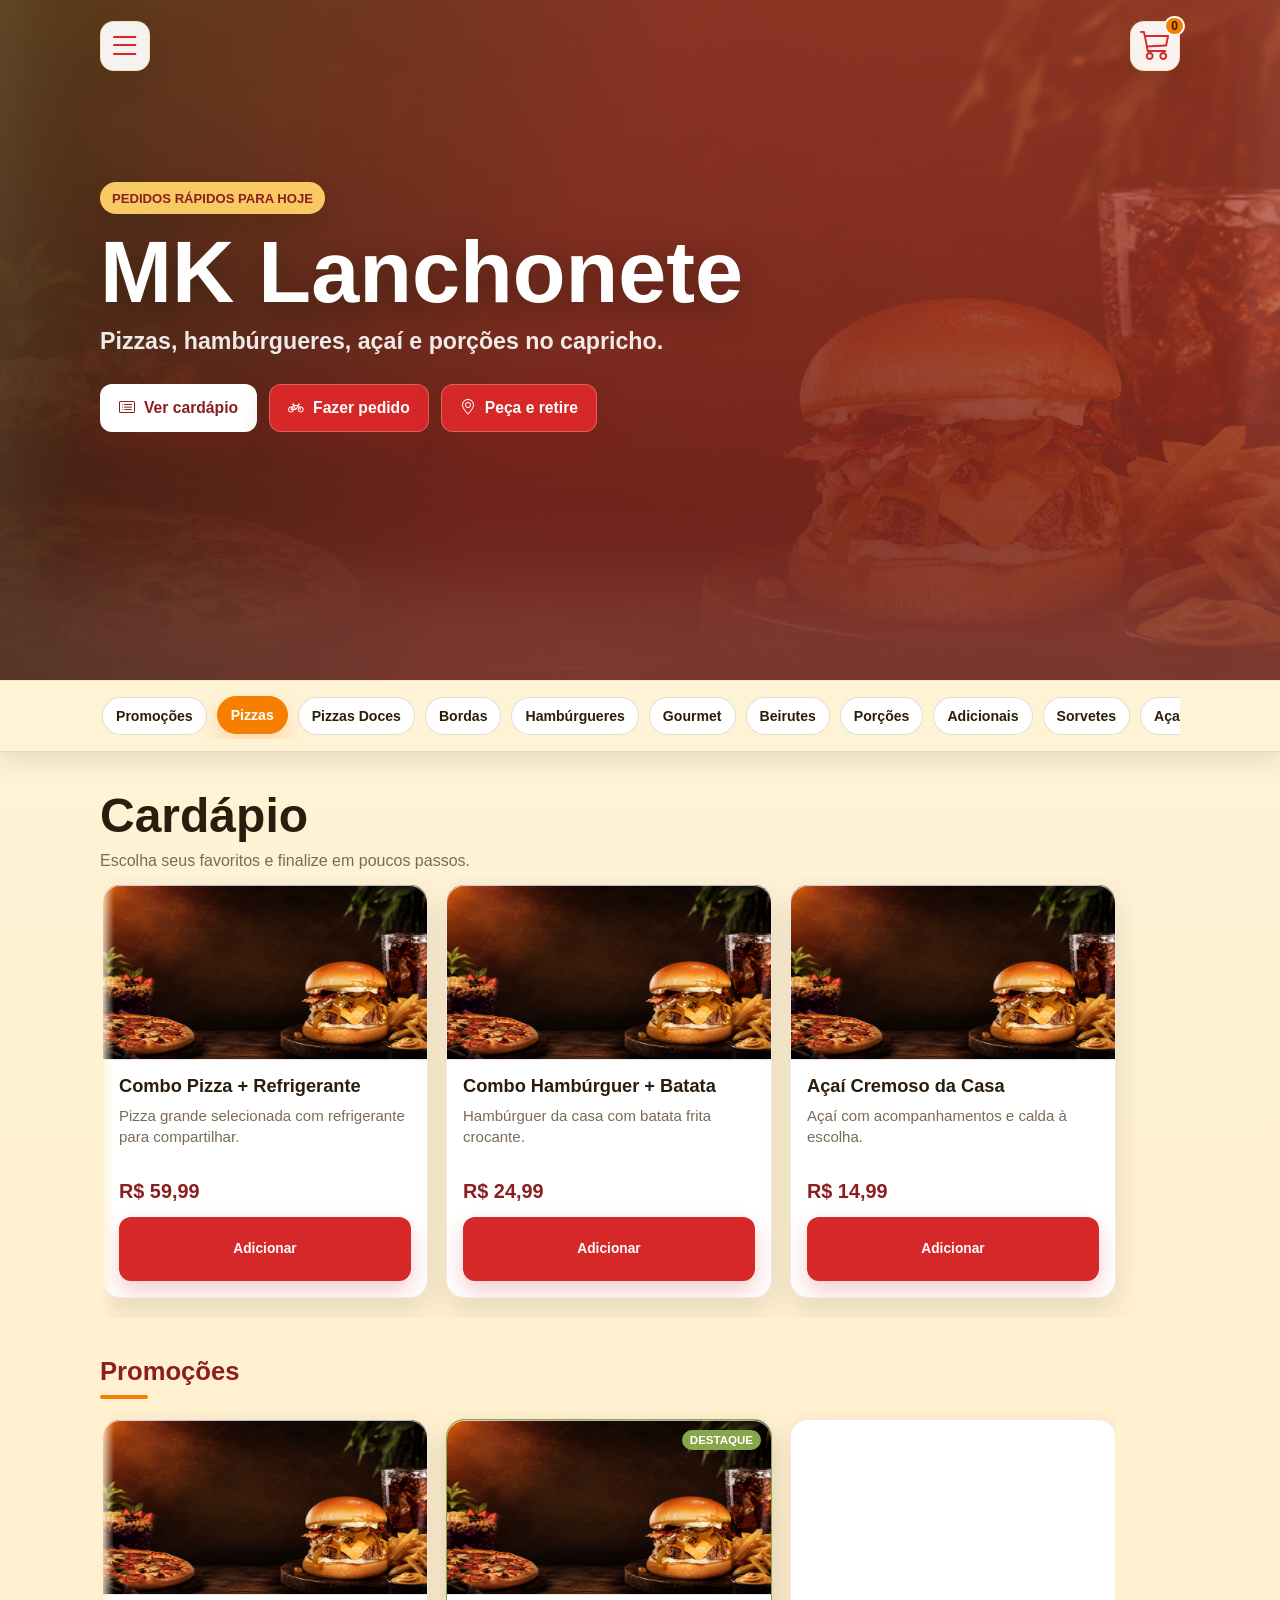
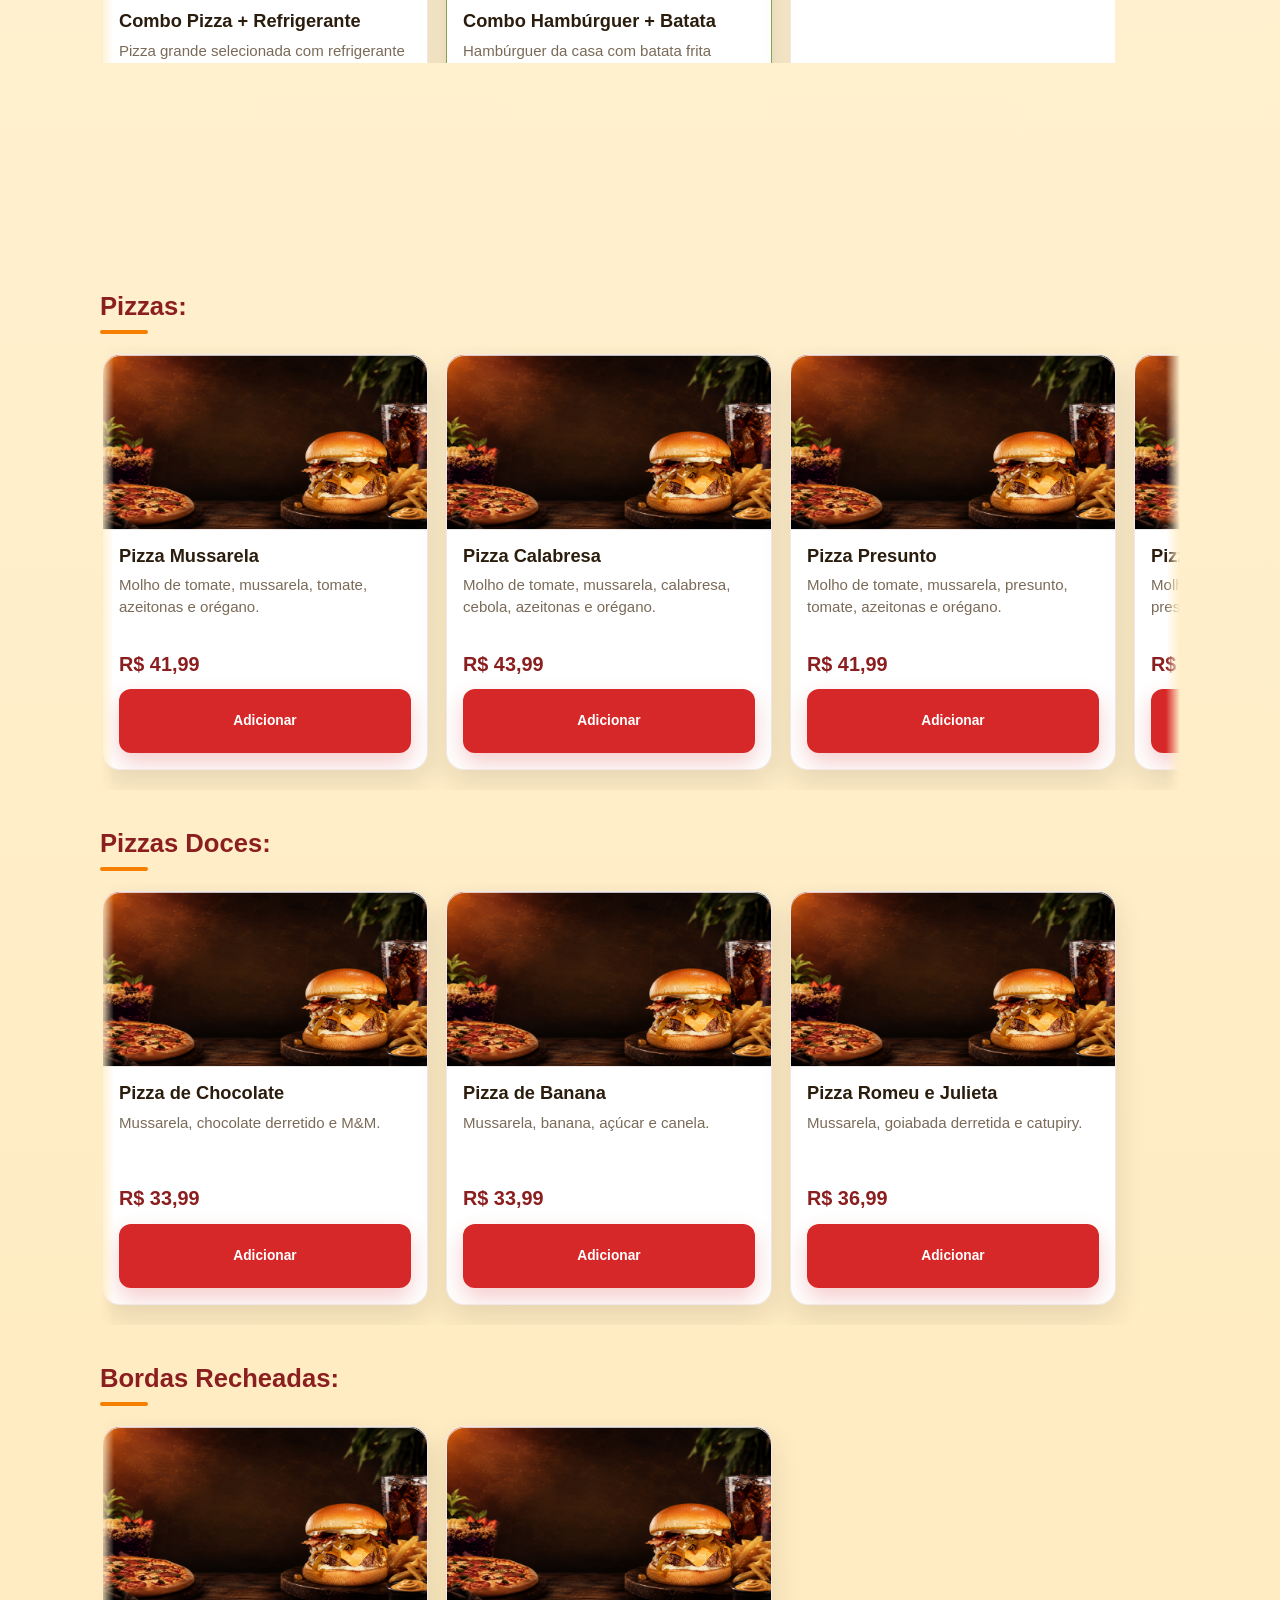
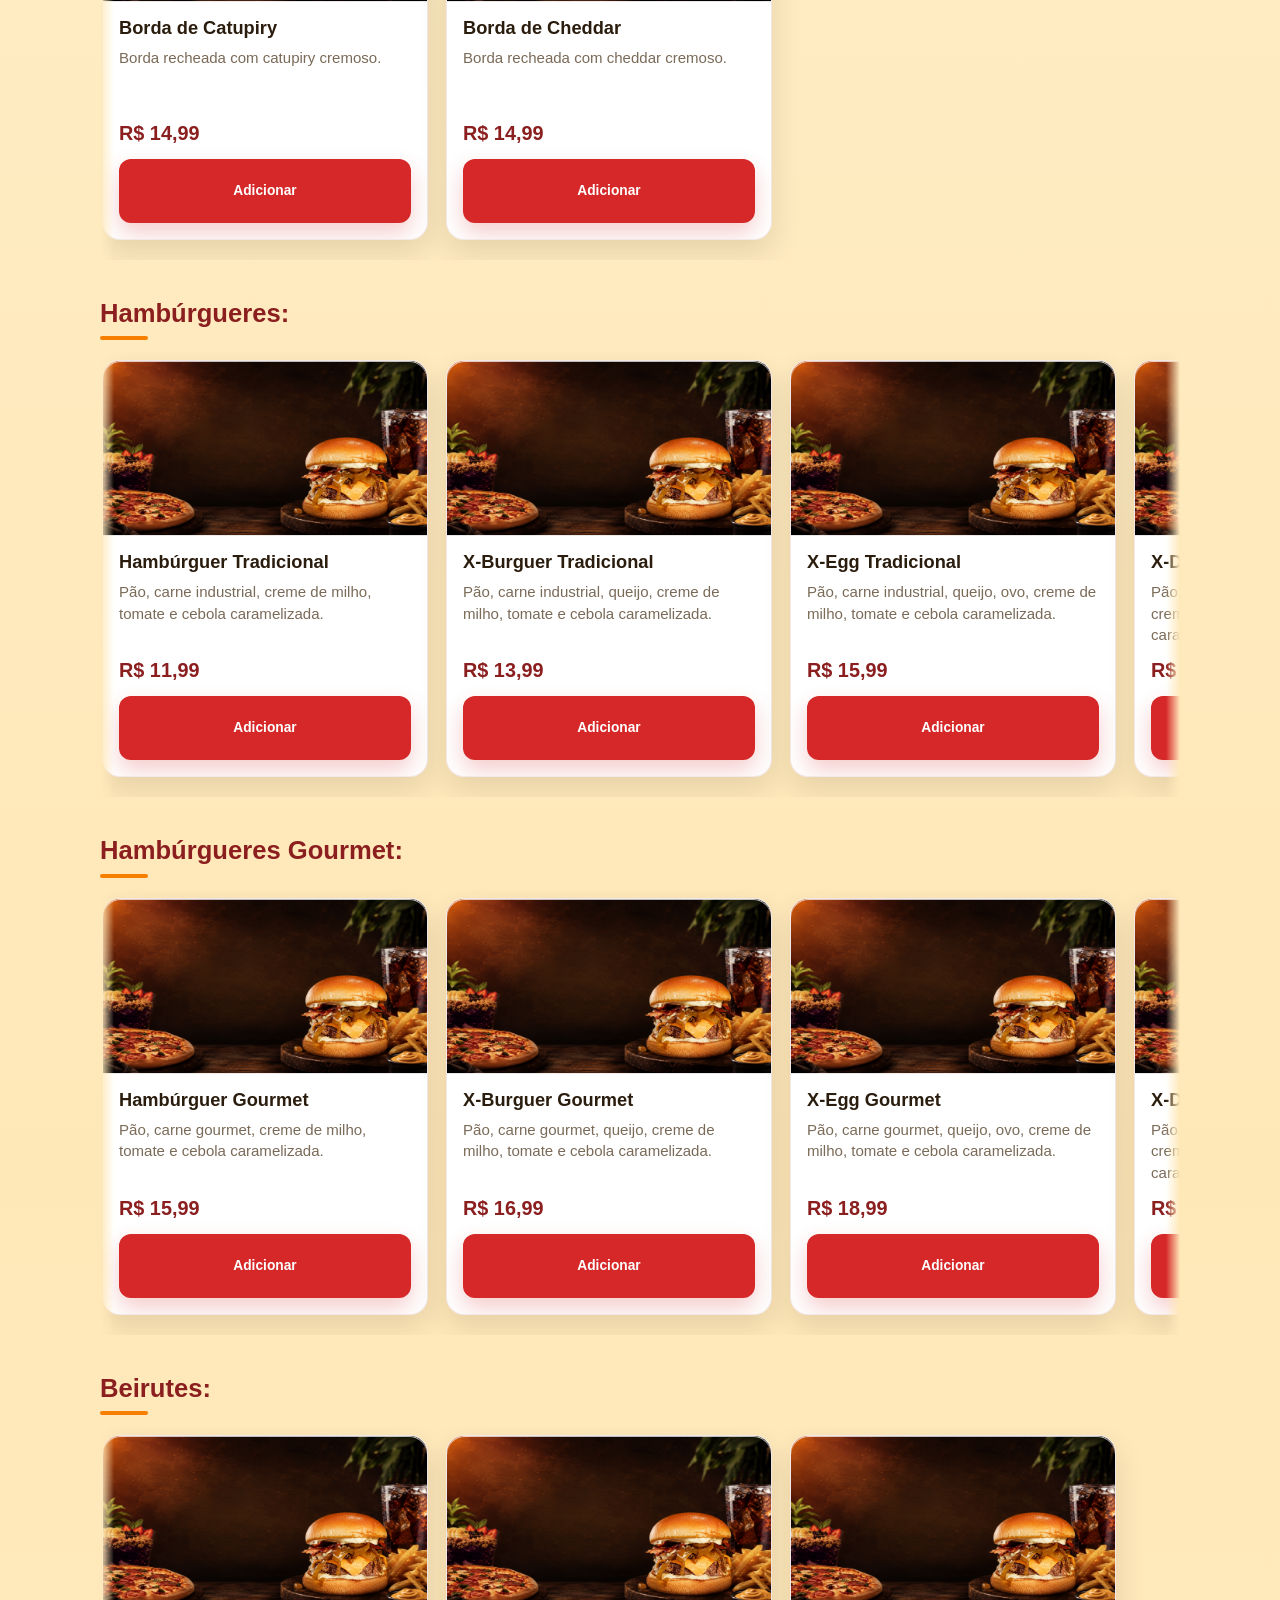
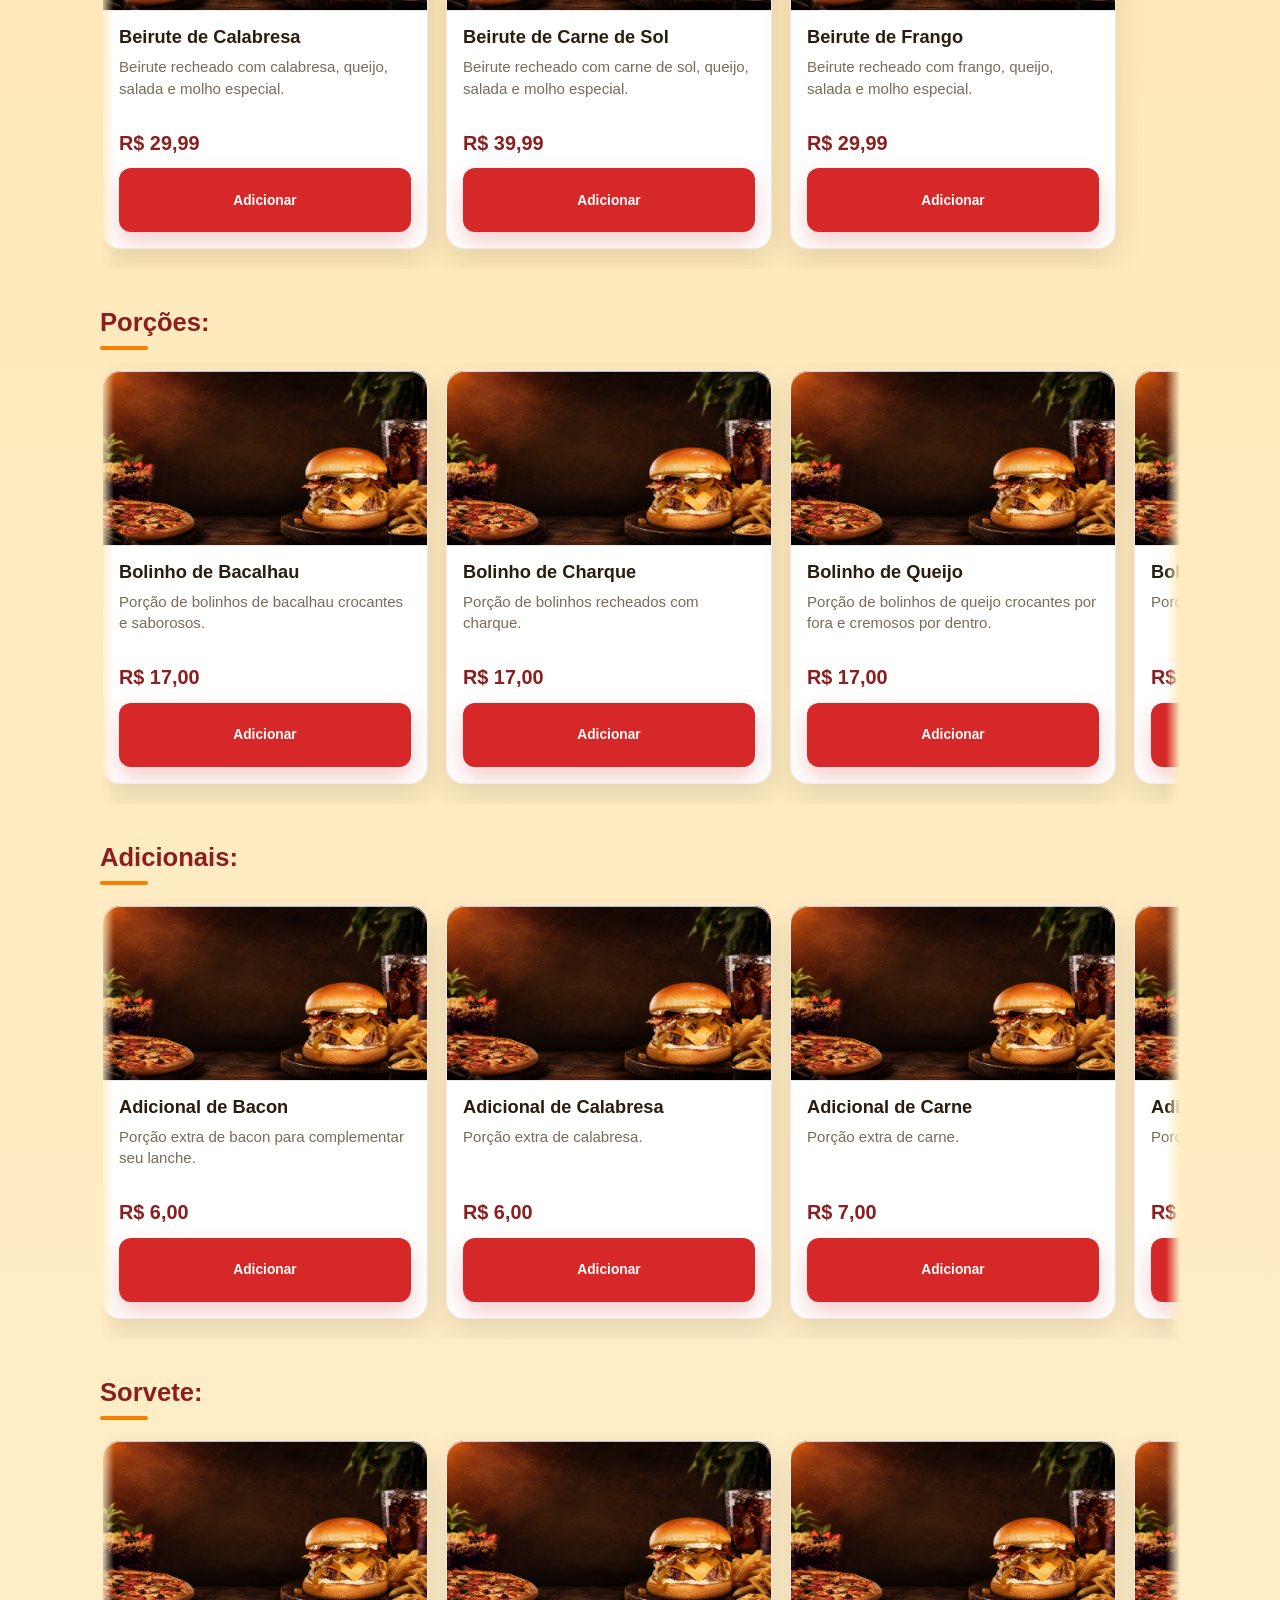
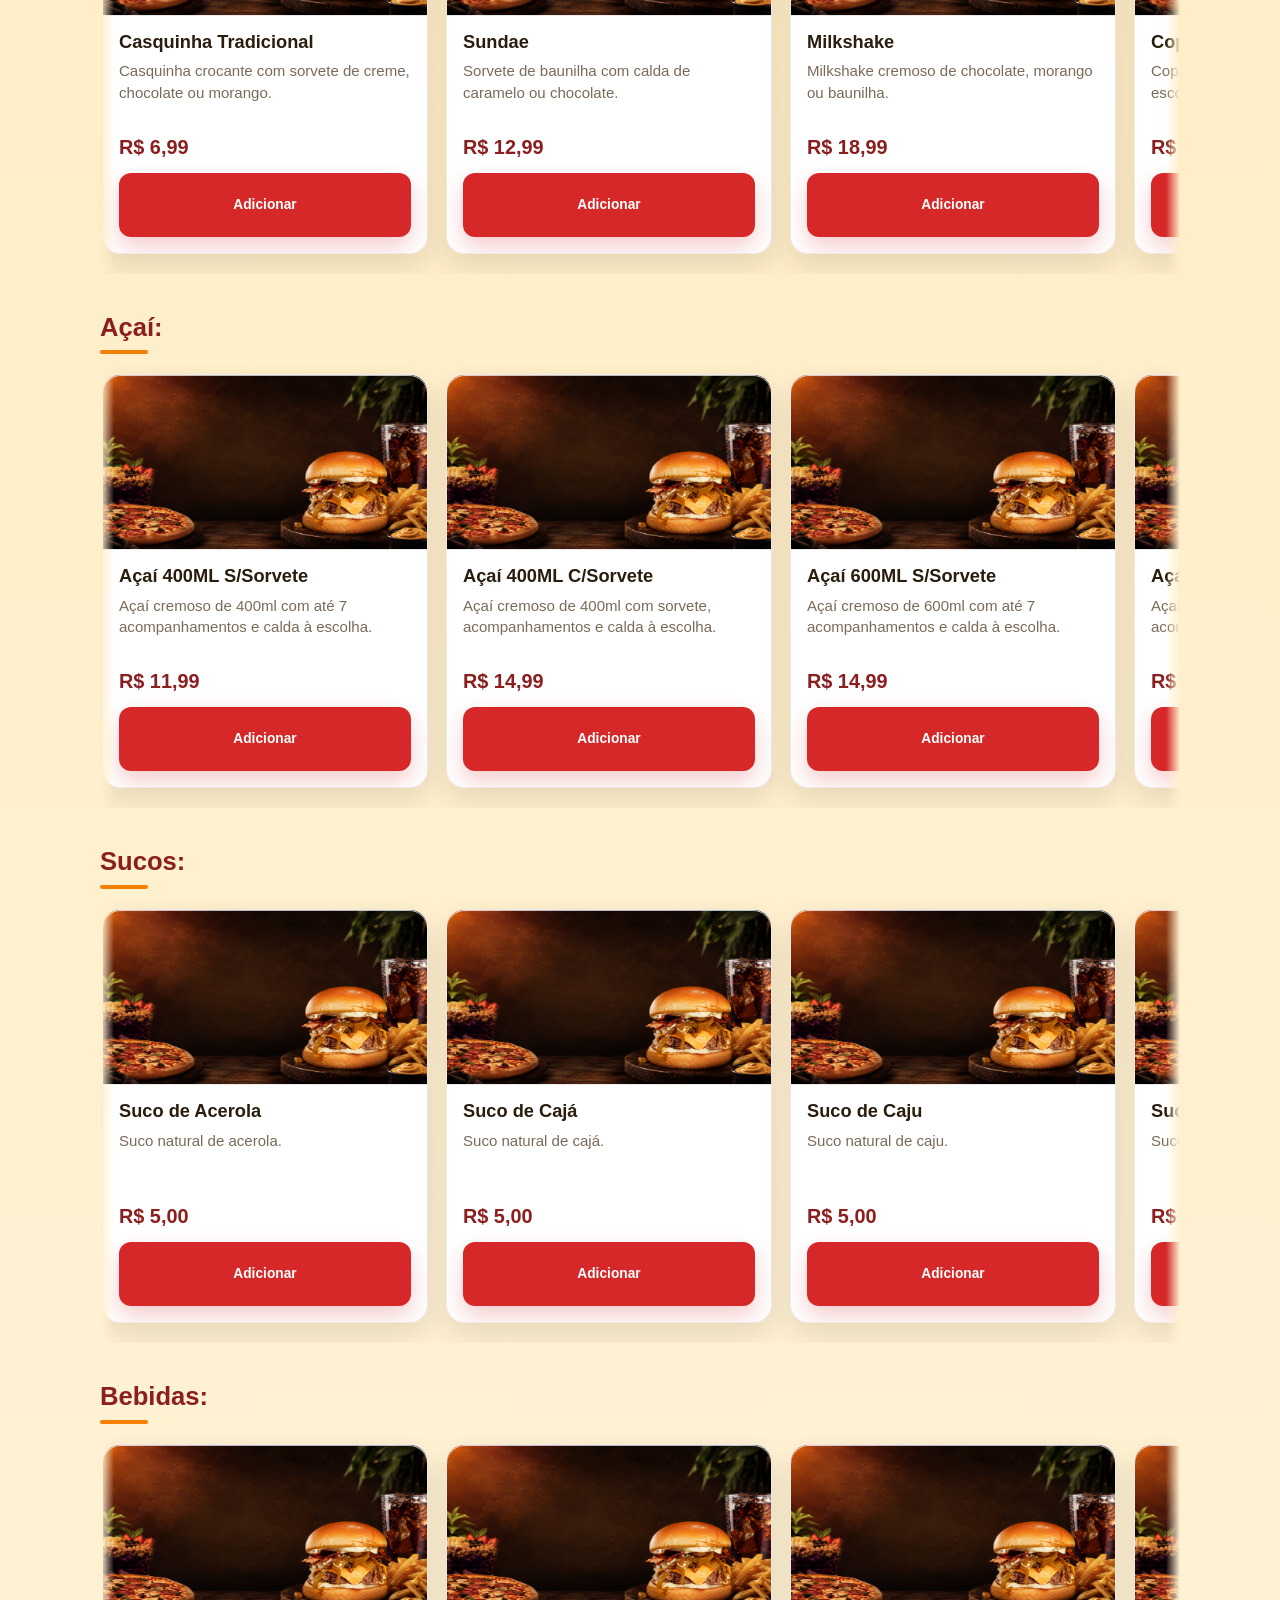
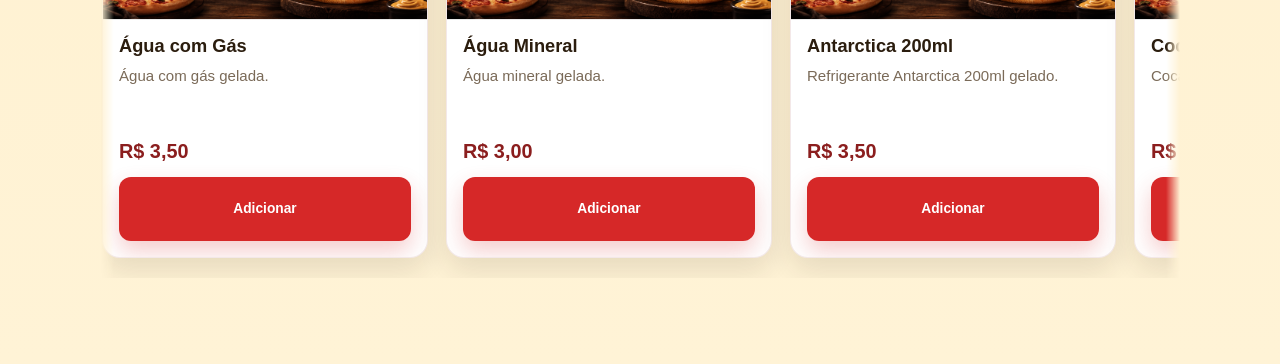
==== commit 43005ce6: "mudei as cores do sites para melhora visualmente, adicionei alguns novos botoes" ====
--- a/index.html
+++ b/index.html
@@ -1,4 +1,4 @@
-﻿<!DOCTYPE html>
+<!DOCTYPE html>
 <html lang="pt-br">
 
 <head>
@@ -11,7 +11,7 @@
 
     <link rel="stylesheet" href="https://cdn.jsdelivr.net/npm/bootstrap-icons@1.13.1/font/bootstrap-icons.min.css">
 
-    <title>MK</title>
+    <title>MK Lanchonete</title>
 </head>
 
 <body>
@@ -32,7 +32,7 @@
 
             <div class="menu" id="menu">
                 <div class="dentro-menu">
-                    <h1>MK</h1>
+                    <h1>RL</h1>
                     <div class="btn-fechar" id="btn-fechar">
                         <i class="bi bi-x-lg"></i>
                     </div>
@@ -40,30 +40,34 @@
                 <hr>
                 <nav>
                     <ul>
-                        <li><a href="#">Cardápio</a></li>
+                        <li><a href="#cardapio">Cardápio</a></li>
                     </ul>
                     <ul>
-                        <li><a href="#">Lançamentos</a></li>
+                        <li><a href="#promocoes">Promoções</a></li>
                     </ul>
                     <ul>
-                        <li><a href="#">Quem somos</a></li>
+                        <li><a href="#pizzas">Mais pedidos</a></li>
                     </ul>
                 </nav>
             </div><!-- menu -->
 
             <div class="overlay-menu" id="overlay-menu"></div>
-
-            <h1>Como você quer seu pedido?</h1>
-            <div class="flex">
-                <div class="i-botoes">
+            <div class="hero-content">
+                <span class="hero-eyebrow">Pedidos rápidos para hoje</span>
+                <h1>MK Lanchonete</h1>
+                <p>Pizzas, hambúrgueres, açaí e porções no capricho.</p>
+                <div class="hero-actions">
+                    <a class="hero-link secondary" href="#cardapio">
+                        <i class="bi bi-card-list"></i>
+                        Ver cardápio
+                    </a>
+                    <button id="btn-delivery">
+                        <i class="bi bi-bicycle"></i>
+                        Fazer pedido
+                    </button>
                     <button id="btn-pedir-retirar">
                         <i class="bi bi-geo-alt"></i>
                         Peça e retire
-                    </button>
-
-                    <button id="btn-delivery">
-                        <i class="bi bi-bicycle"></i>
-                        MK delivery
                     </button>
                 </div>
             </div>
@@ -81,7 +85,7 @@
     </header>
 
     <main>
-        <section class="carrossel"><!-- carrossel -->
+        <section class="carrossel" aria-label="Categorias do cardápio"><!-- carrossel -->
 
             <div class="interface">
                 <div class="carrossel-cards">
@@ -163,7 +167,7 @@
         <section class="main-cards">
             <div class="interface">
 
-                <h1>Cardapio</h1>
+                <h1 id="cardapio">Cardápio</h1>
 
                 <h2 id="pizzas">Pizzas:</h2>
                 <div class="flex-cards">
@@ -876,7 +880,7 @@
                     <label><input type="checkbox" class="acai-acompanhamento" value="M&M"> M&M</label>
                     <label><input type="checkbox" class="acai-acompanhamento" value="Xerem de Amendoim"> Xerem de
                         Amendoim</label>
-                    <label><input type="checkbox" class="acai-acompanhamento" value="Po de biscoito"> Po de
+                    <label><input type="checkbox" class="acai-acompanhamento" value="Pó de biscoito"> Pó de
                         biscoito</label>
 
                     <h3>Calda</h3>
@@ -943,6 +947,8 @@
         <div id="order-intake-body"></div>
     </div>
 
+    <div class="app-toast" id="app-toast" role="status" aria-live="polite" hidden></div>
+
     <!--  <h2 id="modal-title"></h2>
                 <p id="modal-desc"></p>
                 <div class="modal-price" id="modal-price"></div>
@@ -961,4 +967,4 @@
 <script src="cliente-admin-sync.js"></script>
 <script src="script.js"></script>
 
-</html>+</html>
--- a/style.css
+++ b/style.css
@@ -1,16 +1,27 @@
-* {
+﻿* {
   margin: 0;
   padding: 0;
   box-sizing: border-box;
 }
 
 :root {
-  --primary-color: #732c02;
-  --secondary-color: #d95204;
-  --terceira-cor: #d98218;
-  --quarta-cor: #88a649;
-  --letras-cor: #f2e9e9;
-  /* --carrossel-sticky-top: 86px; */
+  --color-primary: #D62828;
+  --color-primary-dark: #8B1E1E;
+  --color-secondary: #F77F00;
+  --color-accent: #FFD166;
+  --color-bg: #FFF3D6;
+  --color-surface: #FFFFFF;
+  --color-text: #2B1D0E;
+  --color-muted: #7A6A58;
+  --color-success: #2F9E44;
+  --primary-color: var(--color-primary);
+  --secondary-color: var(--color-secondary);
+  --terceira-cor: var(--color-accent);
+  --quarta-cor: var(--color-success);
+  --letras-cor: var(--color-surface);
+  --shadow-soft: 0 12px 30px rgba(43, 29, 14, 0.12);
+  --shadow-lift: 0 18px 42px rgba(139, 30, 30, 0.18);
+  --radius: 18px;
 }
 
 html {
@@ -639,9 +650,9 @@
   font-size: 0.7rem;
 }
 
-section.main-cards .interface > h2 {
+/* section.main-cards .interface > h2 {
   scroll-margin-top: calc(0 + 64px);
-}
+} */
 /* MAIN CARDS */
 
 section.main-cards {
@@ -1776,3 +1787,610 @@
     transform: none !important;
   }
 }
+/* Identidade profissional MK Lanchonete */
+html {
+  scroll-padding-top: 76px;
+}
+
+body {
+  background: var(--color-bg);
+  color: var(--color-text);
+  font-family: Arial, Helvetica, sans-serif;
+}
+
+.interface {
+  width: min(1120px, calc(100% - 32px));
+}
+
+header {
+  height: auto;
+  min-height: clamp(520px, 78svh, 680px);
+  align-items: stretch;
+  padding: 18px 4% 44px;
+  color: var(--color-surface);
+  background-image:
+    linear-gradient(110deg, rgba(43, 29, 14, 0.92) 0%, rgba(139, 30, 30, 0.82) 44%, rgba(214, 40, 40, 0.54) 100%),
+    linear-gradient(to bottom, rgba(43, 29, 14, 0.12), rgba(43, 29, 14, 0.7)),
+    url("img/img-header.png");
+  box-shadow: inset 0 -96px 90px rgba(255, 243, 214, 0.16);
+}
+
+header::before {
+  background: linear-gradient(180deg, rgba(255, 209, 102, 0.14), rgba(43, 29, 14, 0.24));
+}
+
+.i-header {
+  min-height: 56px;
+}
+
+.btn-abrir,
+.btn-carrinho {
+  width: 50px;
+  height: 50px;
+  border-radius: 14px;
+  background: rgba(255, 255, 255, 0.94);
+  border-color: rgba(255, 209, 102, 0.5);
+  box-shadow: var(--shadow-soft);
+}
+
+.btn-abrir i,
+.btn-carrinho i {
+  color: var(--color-primary);
+}
+
+.cart-count {
+  background: var(--color-secondary);
+  color: var(--color-text);
+  border: 2px solid var(--color-surface);
+}
+
+.hero-content {
+  max-width: 760px;
+  padding-top: clamp(70px, 12vh, 120px);
+  animation: headerTitleIn 0.75s ease both;
+}
+
+.hero-eyebrow {
+  display: inline-flex;
+  align-items: center;
+  min-height: 32px;
+  padding: 7px 12px;
+  border-radius: 999px;
+  background: rgba(255, 209, 102, 0.96);
+  color: var(--color-primary-dark);
+  font-size: 0.82rem;
+  font-weight: 800;
+  text-transform: uppercase;
+  letter-spacing: 0;
+  box-shadow: 0 10px 22px rgba(43, 29, 14, 0.2);
+}
+
+.hero-content h1 {
+  max-width: 720px;
+  padding: 16px 0 10px;
+  color: var(--color-surface);
+  font-size: clamp(2.55rem, 7vw, 5.4rem);
+  line-height: 0.98;
+  text-align: left;
+  text-shadow: 0 8px 28px rgba(43, 29, 14, 0.5);
+}
+
+.hero-content p {
+  max-width: 620px;
+  color: rgba(255, 255, 255, 0.9);
+  font-size: clamp(1.05rem, 2.4vw, 1.45rem);
+  font-weight: 600;
+  line-height: 1.45;
+}
+
+.hero-actions {
+  display: flex;
+  flex-wrap: wrap;
+  gap: 12px;
+  margin-top: 26px;
+  animation: headerActionsIn 0.75s ease 0.12s both;
+}
+
+header button,
+.hero-link {
+  min-height: 48px;
+  display: inline-flex;
+  align-items: center;
+  justify-content: center;
+  gap: 9px;
+  padding: 13px 18px;
+  border: 1px solid rgba(255, 255, 255, 0.26);
+  border-radius: 12px;
+  background: var(--color-primary);
+  color: var(--color-surface);
+  font-size: 0.98rem;
+  font-weight: 800;
+  text-decoration: none;
+  box-shadow: 0 14px 30px rgba(139, 30, 30, 0.28);
+}
+
+header button:hover,
+.hero-link:hover {
+  background: var(--color-primary-dark);
+  color: var(--color-surface);
+  transform: translateY(-2px);
+}
+
+.hero-link.secondary {
+  background: var(--color-surface);
+  color: var(--color-primary-dark);
+}
+
+.hero-link.secondary:hover {
+  background: var(--color-accent);
+  color: var(--color-primary-dark);
+}
+
+main {
+  background:
+    linear-gradient(180deg, var(--color-bg) 0%, #ffe8b8 48%, var(--color-bg) 100%);
+  padding: 0 0 30px;
+}
+
+section.carrossel {
+  top: 0;
+  padding: 10px 0;
+  background: rgba(255, 255, 255, 0.94);
+  border-radius: 0;
+  border-bottom: 1px solid rgba(139, 30, 30, 0.12);
+  box-shadow: 0 12px 28px rgba(43, 29, 14, 0.1);
+}
+
+.carrossel-cards {
+  justify-content: flex-start;
+  gap: 10px;
+  padding: 4px 2px;
+}
+
+.carrossel-cards > div {
+  flex: 0 0 auto;
+  padding: 0;
+  border-radius: 0;
+}
+
+.carrossel-cards > div a {
+  min-height: 38px;
+  display: inline-flex;
+  align-items: center;
+  justify-content: center;
+  padding: 9px 13px;
+  border: 1px solid rgba(122, 106, 88, 0.22);
+  border-radius: 999px;
+  background: var(--color-surface);
+  color: var(--color-text);
+  font-size: 0.88rem;
+  font-weight: 800;
+  white-space: nowrap;
+  transition: background 0.2s ease, color 0.2s ease, border-color 0.2s ease, transform 0.2s ease;
+}
+
+.carrossel-cards > div a:hover,
+.carrossel-cards > div a.is-active {
+  background: var(--color-secondary);
+  border-color: var(--color-secondary);
+  color: var(--color-surface);
+  transform: translateY(-1px);
+  box-shadow: 0 10px 22px rgba(247, 127, 0, 0.22);
+}
+
+.carrossel-cards > div p {
+  font-size: inherit;
+}
+
+section.main-cards {
+  padding: 24px 0 48px;
+  background: transparent;
+}
+
+section.main-cards .interface > h1 {
+  color: var(--color-text);
+  font-size: clamp(2rem, 4vw, 3rem);
+  padding: 12px 0 4px;
+  text-align: left;
+}
+
+section.main-cards .interface > h1::after {
+  content: "Escolha seus favoritos e finalize em poucos passos.";
+  display: block;
+  max-width: 560px;
+  margin-top: 6px;
+  color: var(--color-muted);
+  font-size: 1rem;
+  font-weight: 500;
+  line-height: 1.45;
+}
+
+section.main-cards .interface > h2,
+section.main-cards .interface h2[data-admin-promocoes="true"] {
+  color: var(--color-primary-dark);
+  font-size: clamp(1.3rem, 2vw, 1.7rem);
+  font-weight: 900;
+  padding: 30px 0 12px;
+}
+
+section.main-cards .interface > h2::after,
+section.main-cards .interface h2[data-admin-promocoes="true"]::after {
+  content: "";
+  display: block;
+  width: 48px;
+  height: 4px;
+  margin-top: 8px;
+  border-radius: 999px;
+  background: var(--color-secondary);
+}
+
+section.main-cards .interface .cards-container,
+section.main-cards .interface .flex-cards,
+section.main-cards .interface .promocoes-grid[data-admin-promocoes="true"] {
+  gap: 18px;
+  padding: 8px 2px 20px;
+  mask-image: linear-gradient(90deg, transparent 0, #000 14px, #000 calc(100% - 14px), transparent 100%);
+}
+
+section.main-cards .interface .cards-container > a,
+section.main-cards .interface .flex-cards > a,
+section.main-cards .interface a[data-admin-promocoes="true"] {
+  flex-basis: clamp(272px, 29vw, 326px);
+  min-height: 414px;
+  border: 1px solid rgba(139, 30, 30, 0.1);
+  border-radius: var(--radius);
+  background: var(--color-surface);
+  box-shadow: var(--shadow-soft);
+  color: var(--color-text);
+}
+
+section.main-cards .interface .cards-container > a:hover,
+section.main-cards .interface .flex-cards > a:hover,
+section.main-cards .interface a[data-admin-promocoes="true"]:hover {
+  border-color: rgba(214, 40, 40, 0.32);
+  box-shadow: var(--shadow-lift);
+}
+
+section.main-cards .interface .cards-container > a img,
+section.main-cards .interface .flex-cards > a img,
+section.main-cards .interface a[data-admin-promocoes="true"] img {
+  height: 174px;
+  background: #f6d28b;
+}
+
+section.main-cards .interface .cards-container .card-info,
+section.main-cards .interface .flex-cards .card-info,
+section.main-cards .interface a[data-admin-promocoes="true"] .card-info {
+  padding: 16px;
+  min-height: 228px;
+}
+
+section.main-cards .interface .cards-container .card-info h2,
+section.main-cards .interface .flex-cards .card-info h2,
+section.main-cards .interface a[data-admin-promocoes="true"] .card-info h2 {
+  color: var(--color-text);
+  font-size: 1.14rem;
+}
+
+section.main-cards .interface .cards-container .card-info p,
+section.main-cards .interface .flex-cards .card-info p,
+section.main-cards .interface a[data-admin-promocoes="true"] .card-info p {
+  color: var(--color-muted);
+  font-size: 0.94rem;
+  font-weight: 500;
+}
+
+section.main-cards .interface .cards-container .card-info h4,
+section.main-cards .interface .flex-cards .card-info h4,
+section.main-cards .interface a[data-admin-promocoes="true"] h4 {
+  color: var(--color-primary-dark);
+  font-size: 1.24rem;
+  font-weight: 900;
+}
+
+section.main-cards .interface .cards-container .card-info::after,
+section.main-cards .interface .flex-cards .card-info::after,
+section.main-cards .interface .promocoes-grid .card-info::after {
+  content: "Adicionar";
+  min-height: 42px;
+  display: inline-flex;
+  align-items: center;
+  justify-content: center;
+  border-radius: 12px;
+  background: var(--color-primary);
+  color: var(--color-surface);
+  box-shadow: 0 10px 22px rgba(214, 40, 40, 0.24);
+}
+
+section.main-cards .interface .cards-container > a:hover .card-info::after,
+section.main-cards .interface .flex-cards > a:hover .card-info::after,
+section.main-cards .interface .promocoes-grid > a:hover .card-info::after {
+  background: var(--color-primary-dark);
+}
+
+.cart-panel-overlay,
+.modal-overlay,
+.order-intake-overlay {
+  background: rgba(43, 29, 14, 0.58);
+  backdrop-filter: blur(3px);
+}
+
+.cart-panel,
+.product-modal,
+.order-intake-modal {
+  background: var(--color-surface);
+  color: var(--color-text);
+  border: 1px solid rgba(139, 30, 30, 0.1);
+  box-shadow: 0 24px 70px rgba(43, 29, 14, 0.24);
+}
+
+.cart-panel-header,
+.cart-footer {
+  border-color: rgba(122, 106, 88, 0.16);
+}
+
+.cart-panel-header h2,
+.modal-info h2,
+.order-intake-modal h2 {
+  color: var(--color-text);
+}
+
+.cart-close,
+.modal-close,
+.order-intake-close,
+.cart-item-remove {
+  color: var(--color-primary);
+}
+
+.cart-item,
+.cart-order-summary {
+  background: #fffaf0;
+  border: 1px solid rgba(122, 106, 88, 0.14);
+  color: var(--color-text);
+}
+
+.cart-order-warning {
+  background: rgba(255, 209, 102, 0.36);
+  border-color: rgba(247, 127, 0, 0.24);
+  color: var(--color-primary-dark);
+}
+
+.btn-finalize,
+.btn-add,
+.order-intake-actions .save,
+.order-choice-buttons button {
+  background: var(--color-primary);
+  color: var(--color-surface);
+  border: 0;
+  box-shadow: 0 10px 24px rgba(214, 40, 40, 0.22);
+}
+
+.btn-finalize:hover,
+.btn-add:hover,
+.order-intake-actions .save:hover,
+.order-choice-buttons button:hover {
+  background: var(--color-primary-dark);
+}
+
+.order-intake-form input,
+.order-intake-form textarea,
+#calda-select {
+  border: 1px solid rgba(122, 106, 88, 0.24);
+  background: #fffaf0;
+  color: var(--color-text);
+}
+
+.order-intake-form input:focus,
+.order-intake-form textarea:focus,
+#calda-select:focus {
+  outline: none;
+  border-color: var(--color-primary);
+  box-shadow: 0 0 0 3px rgba(214, 40, 40, 0.14);
+}
+
+.extras-container label {
+  background: #fffaf0;
+  border-color: rgba(122, 106, 88, 0.16);
+}
+
+.acai-counter {
+  color: var(--color-muted);
+}
+
+.acai-warning {
+  color: var(--color-primary);
+}
+
+.cart-bump {
+  animation: cartBump 0.45s ease;
+}
+
+.app-toast {
+  position: fixed;
+  left: 50%;
+  bottom: 22px;
+  z-index: 10050;
+  width: min(420px, calc(100% - 28px));
+  padding: 13px 16px;
+  border-radius: 14px;
+  background: var(--color-text);
+  color: var(--color-surface);
+  box-shadow: 0 18px 44px rgba(43, 29, 14, 0.28);
+  font-weight: 800;
+  text-align: center;
+  transform: translate(-50%, 16px);
+  opacity: 0;
+  transition: opacity 0.22s ease, transform 0.22s ease;
+}
+
+.app-toast.active {
+  opacity: 1;
+  transform: translate(-50%, 0);
+}
+
+@keyframes cartBump {
+  0%, 100% { transform: scale(1); }
+  45% { transform: scale(1.1); }
+}
+
+@media (max-width: 760px) {
+  .interface {
+    width: min(100% - 24px, 1120px);
+  }
+
+  header {
+    min-height: 620px;
+    padding: 14px 0 34px;
+    background-position: center;
+  }
+
+  .hero-content {
+    padding-top: 62px;
+  }
+
+  .hero-content h1 {
+    font-size: clamp(2.4rem, 16vw, 4.3rem);
+  }
+
+  .hero-actions {
+    display: grid;
+    grid-template-columns: 1fr;
+    width: 100%;
+    max-width: 340px;
+  }
+
+  header button,
+  .hero-link {
+    width: 100%;
+  }
+
+  section.carrossel {
+    top: 0;
+  }
+
+  section.main-cards .interface > h1 {
+    font-size: 2rem;
+  }
+
+  section.main-cards .interface .cards-container,
+  section.main-cards .interface .flex-cards,
+  section.main-cards .interface .promocoes-grid[data-admin-promocoes="true"] {
+    mask-image: none;
+  }
+
+  section.main-cards .interface .cards-container > a,
+  section.main-cards .interface .flex-cards > a,
+  section.main-cards .interface a[data-admin-promocoes="true"] {
+    flex-basis: min(86vw, 318px);
+    min-height: 398px;
+  }
+
+  .product-modal {
+    width: min(94vw, 520px);
+  }
+}
+
+@media (max-width: 420px) {
+  header {
+    min-height: 590px;
+  }
+
+  .hero-eyebrow {
+    font-size: 0.74rem;
+  }
+
+  .hero-content p {
+    font-size: 1rem;
+  }
+
+  .carrossel-cards > div a {
+    min-height: 36px;
+    padding: 8px 11px;
+    font-size: 0.82rem;
+  }
+}
+
+@media (prefers-reduced-motion: reduce) {
+  .app-toast,
+  .cart-bump {
+    animation: none !important;
+    transition: none !important;
+  }
+}
+/* Carrossel sticky do cardápio 2026 */
+main {
+  overflow-x: clip;
+  overflow-y: visible;
+}
+
+:root {
+  --category-sticky-top: 78px;
+  --category-sticky-height: 62px;
+}
+
+section.carrossel {
+  position: sticky;
+  top: .1em;
+  z-index: 90;
+  padding: 12px 0;
+  background: var(--color-bg);
+  border-top: 1px solid rgba(139, 30, 30, 0.08);
+  border-bottom: 1px solid rgba(139, 30, 30, 0.14);
+  border-radius: 0;
+  box-shadow: 0 10px 24px rgba(43, 29, 14, 0.1);
+  overflow-x: clip;
+}
+
+.carrossel-cards {
+  overflow-x: auto;
+  overflow-y: hidden;
+  white-space: nowrap;
+  scrollbar-width: none;
+  -webkit-overflow-scrolling: touch;
+  scroll-behavior: smooth;
+  overscroll-behavior-x: contain;
+}
+
+.carrossel-cards::-webkit-scrollbar {
+  display: none;
+}
+
+section.main-cards .interface > h1,
+section.main-cards .interface > h2,
+section.main-cards .interface h2[data-admin-promocoes="true"] {
+  scroll-margin-top: calc(var(--category-sticky-top) + var(--category-sticky-height) + 18px);
+}
+
+@media (max-width: 840px) {
+  :root {
+    --category-sticky-top: 66px;
+    --category-sticky-height: 58px;
+  }
+  header{
+    padding: 4px 3%;
+  }
+  main{
+    padding: 4px 3%;
+  }
+
+  section.carrossel {
+    top: .1em;
+    
+  }
+
+  .carrossel-cards {
+    padding-inline: 12px;
+  }
+}
+
+@media (max-width: 420px) {
+  :root {
+    --category-sticky-top: 62px;
+  }
+    header{
+    padding: 4px 3%;
+  }
+  main{
+    padding: 4px 3%;
+  }
+}
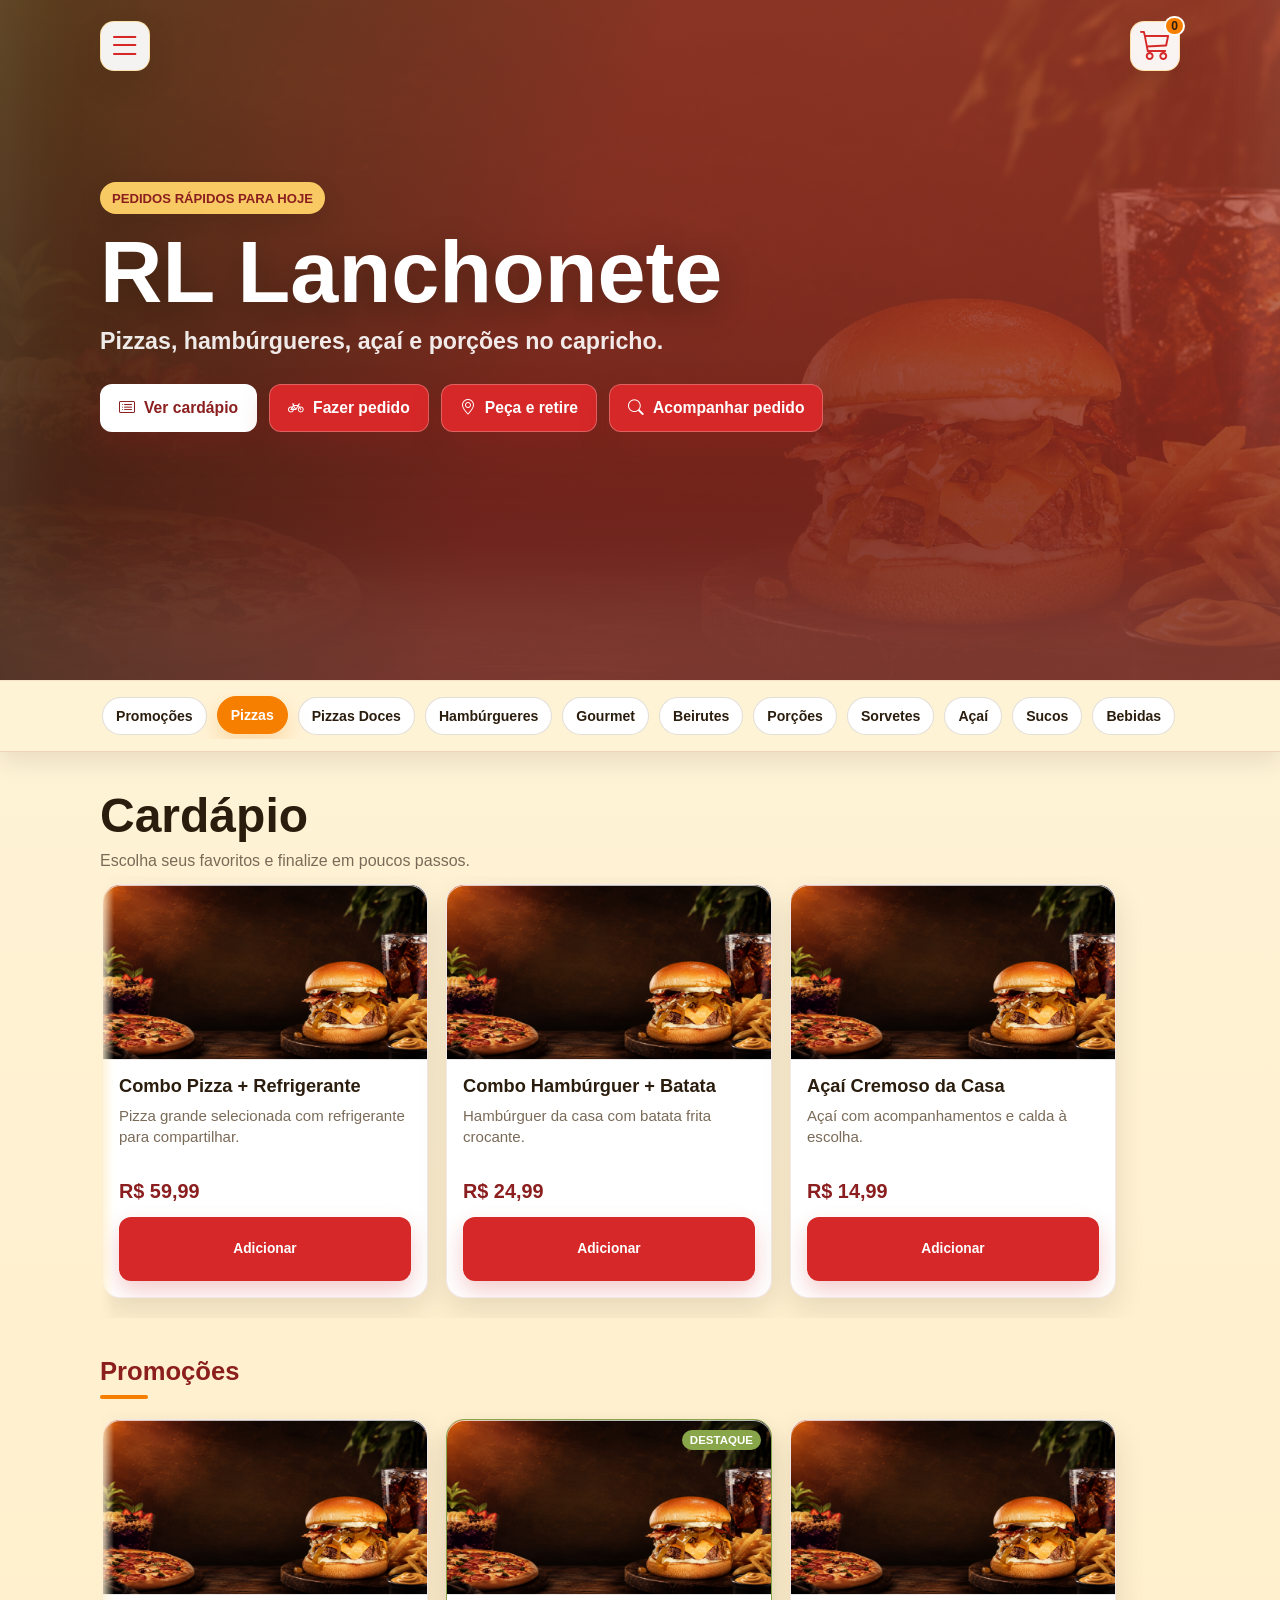
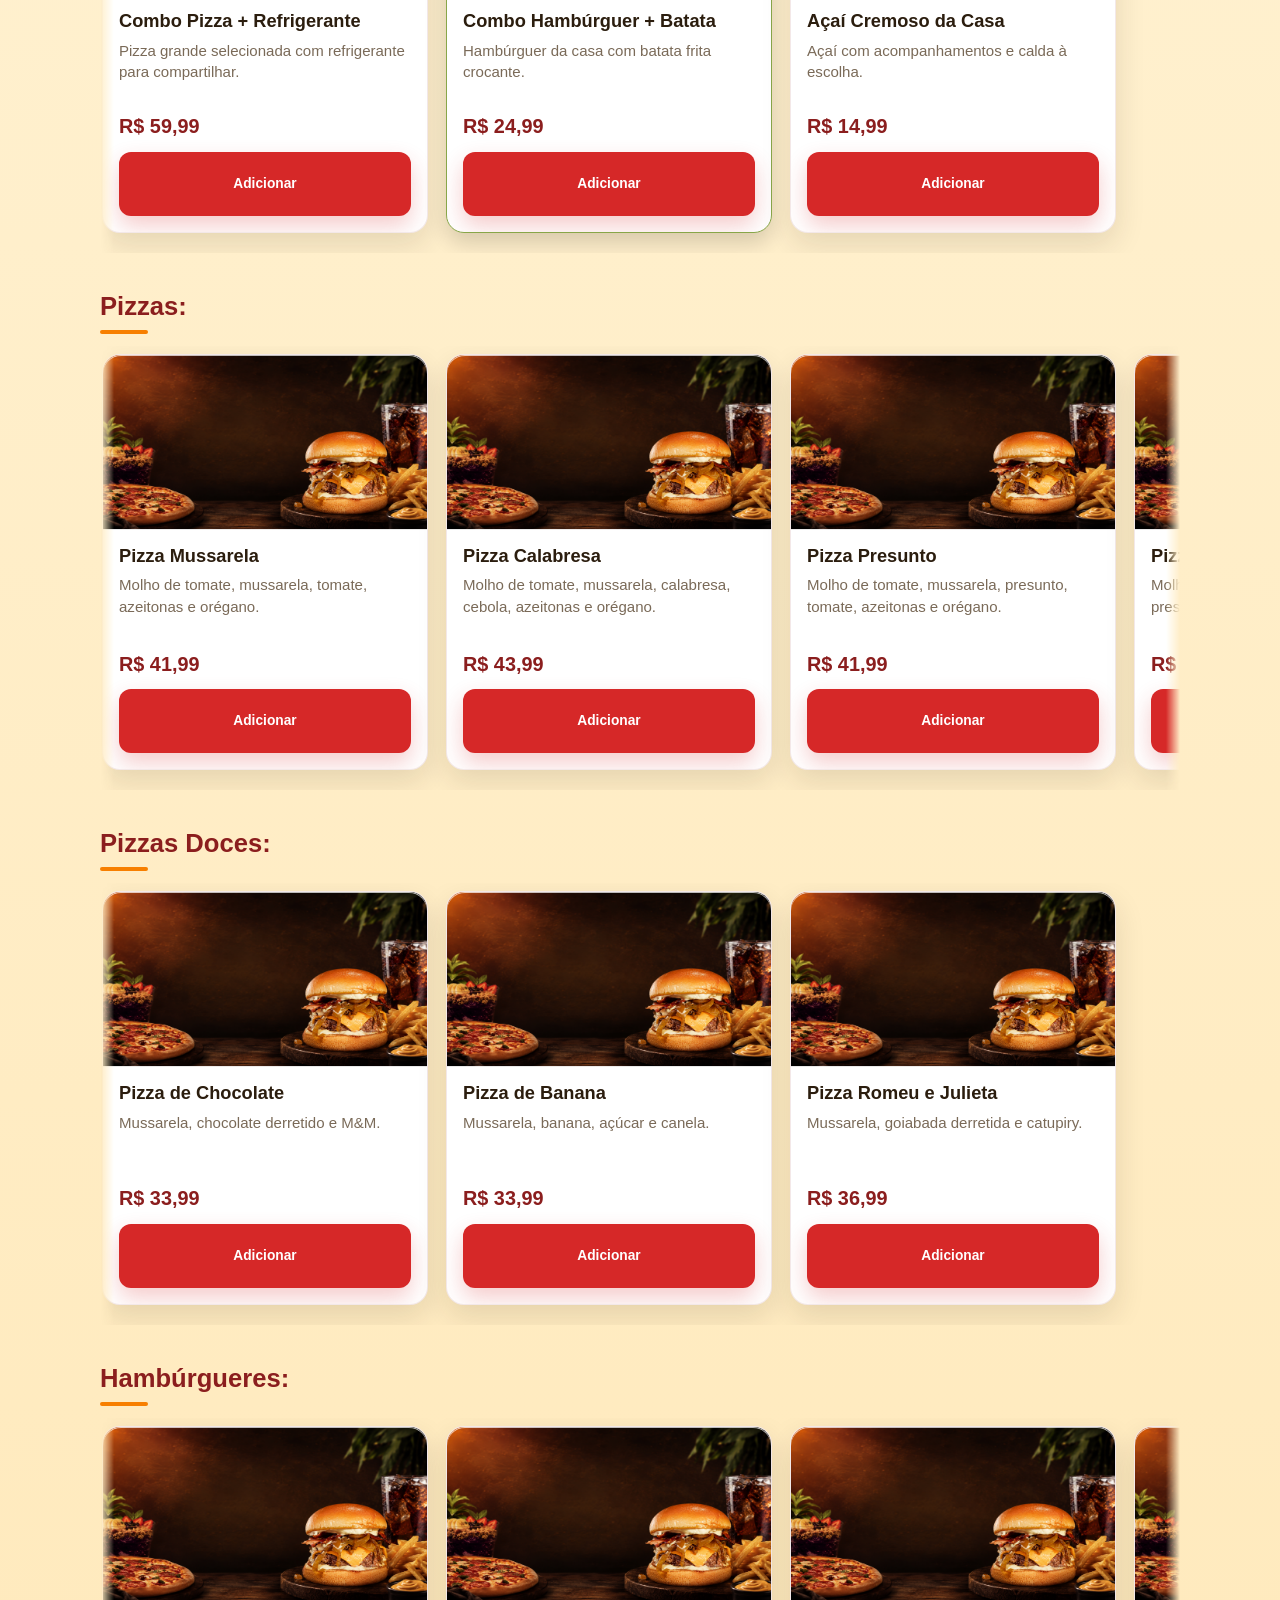
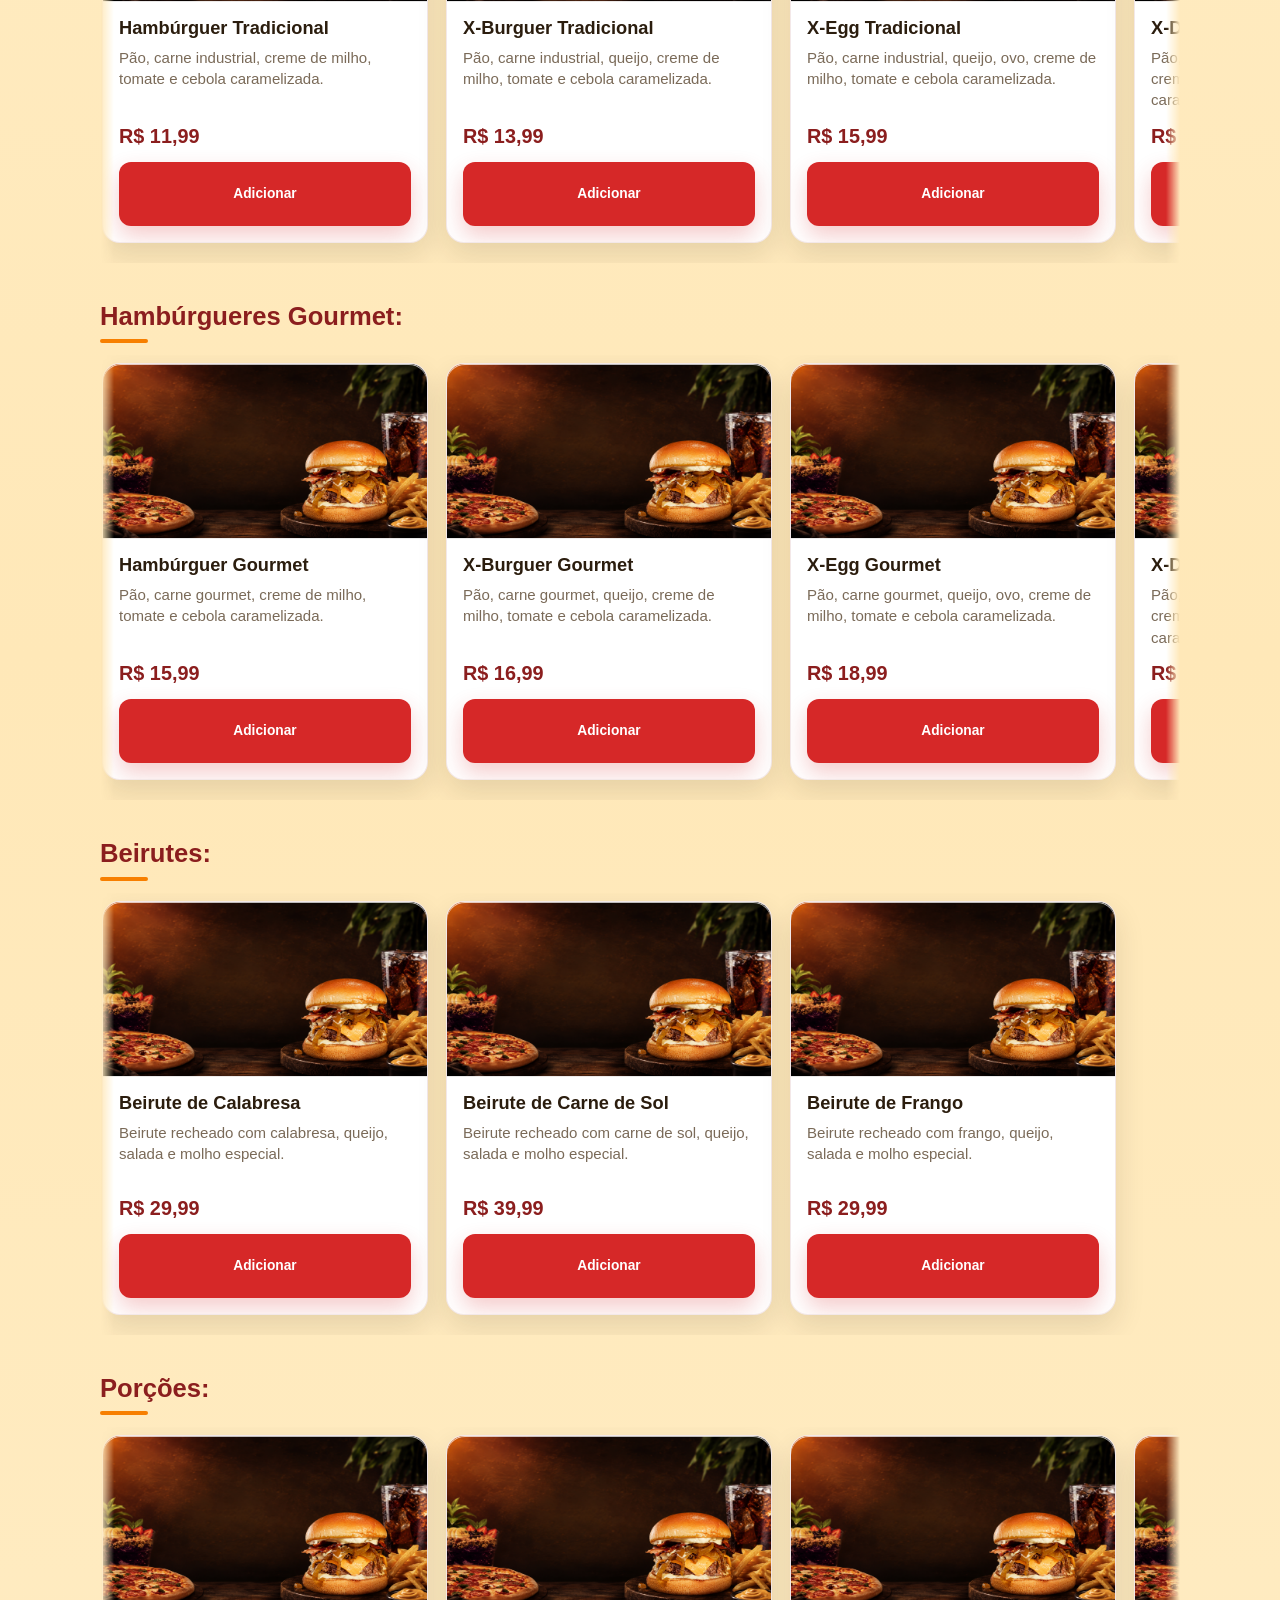
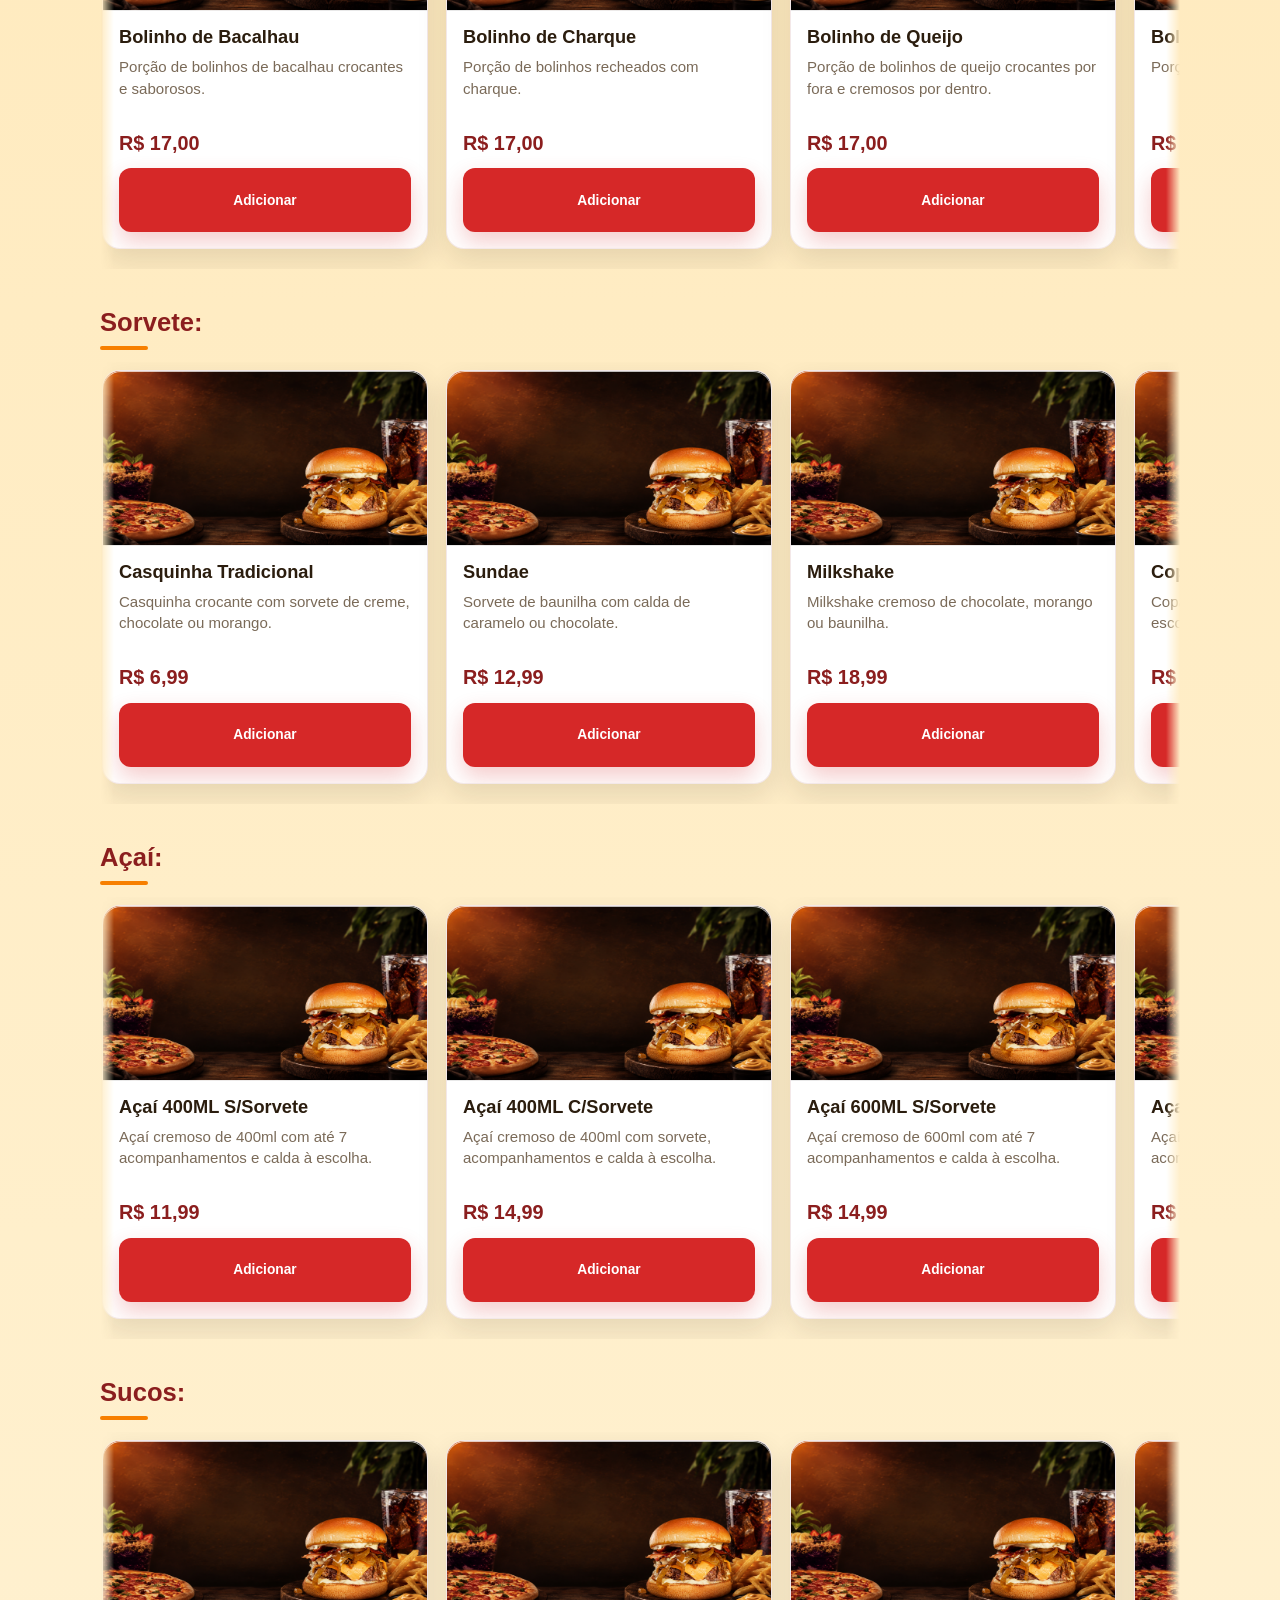
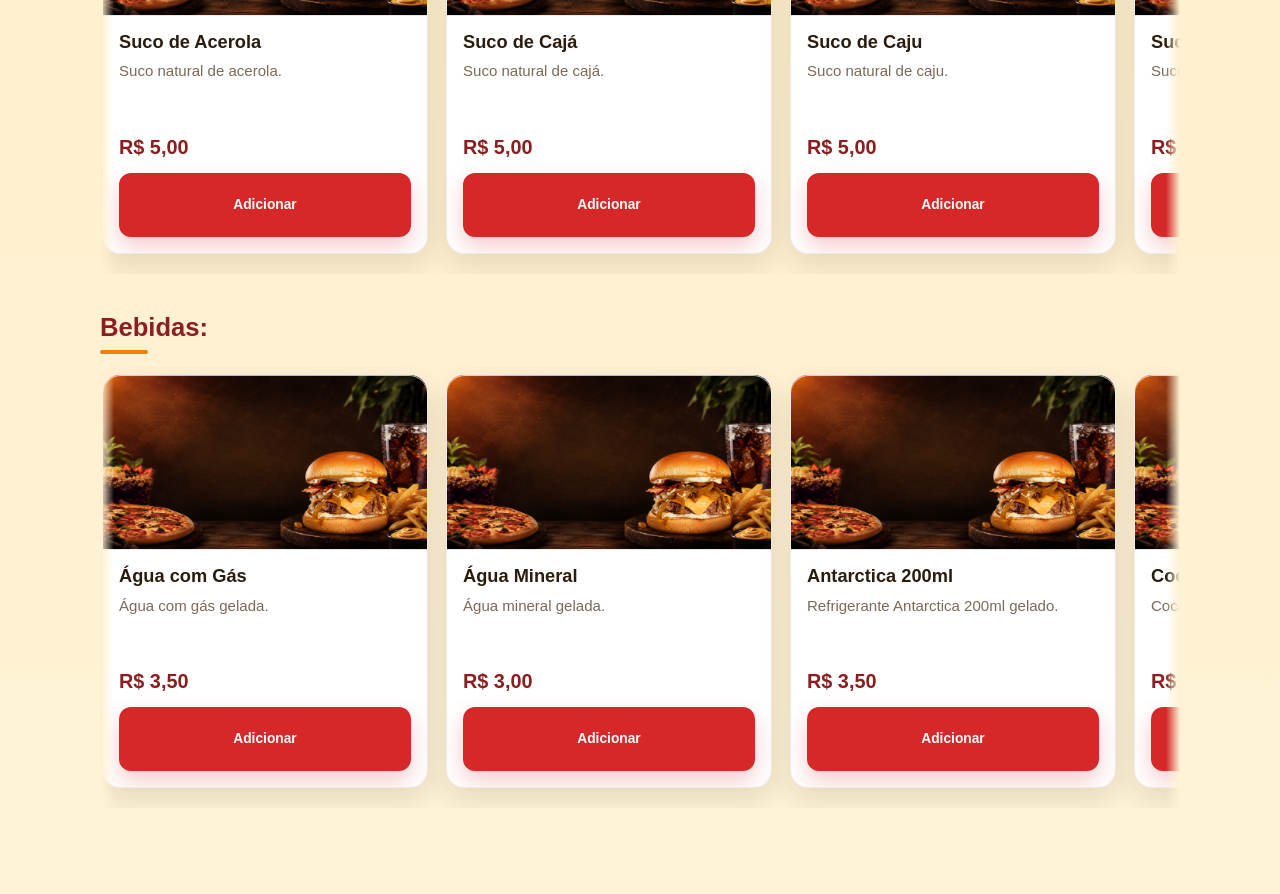
==== commit abf37229: "adiciona modal de código do pedido e notificação sonora na cozinha" ====
--- a/index.html
+++ b/index.html
@@ -11,7 +11,7 @@
 
     <link rel="stylesheet" href="https://cdn.jsdelivr.net/npm/bootstrap-icons@1.13.1/font/bootstrap-icons.min.css">
 
-    <title>MK Lanchonete</title>
+    <title>RL Lanchonete</title>
 </head>
 
 <body>
@@ -54,7 +54,7 @@
             <div class="overlay-menu" id="overlay-menu"></div>
             <div class="hero-content">
                 <span class="hero-eyebrow">Pedidos rápidos para hoje</span>
-                <h1>MK Lanchonete</h1>
+                <h1>RL Lanchonete</h1>
                 <p>Pizzas, hambúrgueres, açaí e porções no capricho.</p>
                 <div class="hero-actions">
                     <a class="hero-link secondary" href="#cardapio">
@@ -69,6 +69,10 @@
                         <i class="bi bi-geo-alt"></i>
                         Peça e retire
                     </button>
+                    <button id="btn-track-order" type="button">
+                        <i class="bi bi-search"></i>
+                        Acompanhar pedido
+                    </button>
                 </div>
             </div>
 
@@ -105,11 +109,6 @@
                         </a>
                     </div>
                     <div>
-                        <a href="#bordas-recheadas">
-                            <p>Bordas</p>
-                        </a>
-                    </div>
-                    <div>
                         <a href="#hamburgueres">
                             <p>Hambúrgueres</p>
                         </a>
@@ -127,11 +126,6 @@
                     <div>
                         <a href="#porcoes">
                             <p>Porções</p>
-                        </a>
-                    </div>
-                    <div>
-                        <a href="#adicionais">
-                            <p>Adicionais</p>
                         </a>
                     </div>
                     <div>
@@ -292,23 +286,6 @@
                     </a>
                 </div>
 
-                <h2 id="bordas-recheadas">Bordas Recheadas:</h2>
-                <div class="flex-cards">
-                    <a href="#" data-category="bordas-recheadas"><img src="img/img-header.png" alt="Borda de Catupiry">
-                        <div class="card-info">
-                            <h2>Borda de Catupiry</h2>
-                            <p>Borda recheada com catupiry cremoso.</p>
-                            <h4>R$ 14,99</h4>
-                        </div>
-                    </a>
-                    <a href="#" data-category="bordas-recheadas"><img src="img/img-header.png" alt="Borda de Cheddar">
-                        <div class="card-info">
-                            <h2>Borda de Cheddar</h2>
-                            <p>Borda recheada com cheddar cremoso.</p>
-                            <h4>R$ 14,99</h4>
-                        </div>
-                    </a>
-                </div>
 
                 <h2 id="hamburgueres">Hambúrgueres:</h2>
                 <div class="flex-cards">
@@ -508,59 +485,6 @@
                     </a>
                 </div>
 
-                <h2 id="adicionais">Adicionais:</h2>
-                <div class="flex-cards">
-                    <a href="#" data-category="adicionais"><img src="img/img-header.png" alt="Adicional de Bacon">
-                        <div class="card-info">
-                            <h2>Adicional de Bacon</h2>
-                            <p>Porção extra de bacon para complementar seu lanche.</p>
-                            <h4>R$ 6,00</h4>
-                        </div>
-                    </a>
-                    <a href="#" data-category="adicionais"><img src="img/img-header.png" alt="Adicional de Calabresa">
-                        <div class="card-info">
-                            <h2>Adicional de Calabresa</h2>
-                            <p>Porção extra de calabresa.</p>
-                            <h4>R$ 6,00</h4>
-                        </div>
-                    </a>
-                    <a href="#" data-category="adicionais"><img src="img/img-header.png" alt="Adicional de Carne">
-                        <div class="card-info">
-                            <h2>Adicional de Carne</h2>
-                            <p>Porção extra de carne.</p>
-                            <h4>R$ 7,00</h4>
-                        </div>
-                    </a>
-                    <a href="#" data-category="adicionais"><img src="img/img-header.png"
-                            alt="Adicional de Carne de Sol">
-                        <div class="card-info">
-                            <h2>Adicional de Carne de Sol</h2>
-                            <p>Porção extra de carne de sol.</p>
-                            <h4>R$ 9,99</h4>
-                        </div>
-                    </a>
-                    <a href="#" data-category="adicionais"><img src="img/img-header.png" alt="Adicional de Ovo">
-                        <div class="card-info">
-                            <h2>Adicional de Ovo</h2>
-                            <p>Ovo extra para complementar seu lanche.</p>
-                            <h4>R$ 2,00</h4>
-                        </div>
-                    </a>
-                    <a href="#" data-category="adicionais"><img src="img/img-header.png" alt="Adicional de Queijo">
-                        <div class="card-info">
-                            <h2>Adicional de Queijo</h2>
-                            <p>Porção extra de queijo.</p>
-                            <h4>R$ 4,00</h4>
-                        </div>
-                    </a>
-                    <a href="#" data-category="adicionais"><img src="img/img-header.png" alt="Adicional de Salsicha">
-                        <div class="card-info">
-                            <h2>Adicional de Salsicha</h2>
-                            <p>Porção extra de salsicha.</p>
-                            <h4>R$ 3,00</h4>
-                        </div>
-                    </a>
-                </div>
 
                 <h2 id="sorvete">Sorvete:</h2>
                 <div class="flex-cards">
@@ -834,6 +758,25 @@
         </div>
         <div class="cart-footer">
             <div class="cart-total">Total: <span id="cart-total">R$ 0,00</span></div>
+            <div class="payment-section" id="payment-section">
+                <label for="payment-type">Tipo de pagamento</label>
+                <select id="payment-type" required>
+                    <option value="">Escolha uma op&ccedil;&atilde;o</option>
+                    <option value="pix">Pix</option>
+                    <option value="dinheiro">Dinheiro</option>
+                    <option value="credito">Cart&atilde;o de cr&eacute;dito</option>
+                    <option value="debito">Cart&atilde;o de d&eacute;bito</option>
+                </select>
+                <div class="cash-change-options" id="cash-change-options" hidden>
+                    <span>Precisa de troco?</span>
+                    <label><input type="radio" name="needs-change" value="sim"> Sim</label>
+                    <label><input type="radio" name="needs-change" value="nao"> N&atilde;o</label>
+                    <label class="change-amount-field" id="change-amount-field" hidden>
+                        Troco para quanto?
+                        <input type="text" id="change-amount" inputmode="decimal" placeholder="Ex: 100,00">
+                    </label>
+                </div>
+            </div>
             <button class="btn-finalize" id="btn-finalize" type="button">Finalizar pedido</button>
         </div>
     </aside>
@@ -858,6 +801,33 @@
                 <p id="modal-desc"></p>
 
                 <div class="modal-price" id="modal-price"></div>
+                <div class="product-extra-container" id="pizza-border-container" hidden>
+                    <h3>Borda recheada</h3>
+                    <label><input type="radio" name="pizza-border" value="" data-price="0" checked> Sem borda - R$
+                        0,00</label>
+                    <label><input type="radio" name="pizza-border" value="Borda de Catupiry" data-price="14.99"> Borda
+                        de Catupiry - R$ 14,99</label>
+                    <label><input type="radio" name="pizza-border" value="Borda de Cheddar" data-price="14.99"> Borda de
+                        Cheddar - R$ 14,99</label>
+                </div>
+
+                <div class="product-extra-container" id="burger-addons-container" hidden>
+                    <h3>Adicionais</h3>
+                    <label><input type="checkbox" class="burger-adicional" data-price="6" value="Bacon"> Bacon - R$
+                        6,00</label>
+                    <label><input type="checkbox" class="burger-adicional" data-price="6" value="Calabresa"> Calabresa -
+                        R$ 6,00</label>
+                    <label><input type="checkbox" class="burger-adicional" data-price="7" value="Carne"> Carne - R$
+                        7,00</label>
+                    <label><input type="checkbox" class="burger-adicional" data-price="9.99" value="Carne de Sol"> Carne
+                        de Sol - R$ 9,99</label>
+                    <label><input type="checkbox" class="burger-adicional" data-price="2" value="Ovo"> Ovo - R$
+                        2,00</label>
+                    <label><input type="checkbox" class="burger-adicional" data-price="4" value="Queijo"> Queijo - R$
+                        4,00</label>
+                    <label><input type="checkbox" class="burger-adicional" data-price="3" value="Salsicha"> Salsicha -
+                        R$ 3,00</label>
+                </div>
 
                 <!-- Opções do Açaí -->
                 <div class="extras-container" id="extras-container">
@@ -947,6 +917,36 @@
         <div id="order-intake-body"></div>
     </div>
 
+    <!-- Modal acompanhamento do pedido -->
+    <div class="order-tracking-overlay" id="order-tracking-overlay" hidden></div>
+    <div class="order-tracking-modal" id="order-tracking-modal" aria-hidden="true" hidden>
+        <button class="order-tracking-close" id="order-tracking-close" aria-label="Fechar">X</button>
+        <h2>Acompanhar pedido</h2>
+        <form class="order-tracking-form" id="order-tracking-form">
+            <label for="order-tracking-code">C&oacute;digo do pedido</label>
+            <div>
+                <input id="order-tracking-code" name="codigo" placeholder="Ex: MK123456" required>
+                <button type="submit">Consultar</button>
+            </div>
+        </form>
+        <p class="order-tracking-message" id="order-tracking-message" role="status" aria-live="polite"></p>
+        <div class="order-tracking-result" id="order-tracking-result"></div>
+    </div>
+    <div class="order-success-overlay" id="order-success-overlay" hidden></div>
+    <section class="order-success-modal" id="order-success-modal" aria-hidden="true" aria-labelledby="order-success-title" role="dialog" hidden>
+        <button class="order-success-close" id="order-success-close" type="button" aria-label="Fechar">X</button>
+        <div class="order-success-icon" aria-hidden="true">OK</div>
+        <h2 id="order-success-title">Pedido realizado com sucesso!</h2>
+        <p>Guarde este c&oacute;digo para acompanhar o status do seu pedido.</p>
+        <strong class="order-success-code" id="order-success-code">MK000000</strong>
+        <p class="order-success-feedback" id="order-success-feedback" role="status" aria-live="polite"></p>
+        <div class="order-success-actions">
+            <button class="copy" id="order-success-copy" type="button">Copiar c&oacute;digo</button>
+            <button class="whatsapp" id="order-success-whatsapp" type="button">Enviar c&oacute;digo pelo WhatsApp</button>
+            <button class="close" id="order-success-close-secondary" type="button">Fechar</button>
+        </div>
+    </section>
+
     <div class="app-toast" id="app-toast" role="status" aria-live="polite" hidden></div>
 
     <!--  <h2 id="modal-title"></h2>
--- a/style.css
+++ b/style.css
@@ -1,7 +1,11 @@
-﻿* {
+* {
   margin: 0;
   padding: 0;
   box-sizing: border-box;
+}
+
+[hidden] {
+  display: none !important;
 }
 
 :root {
@@ -1030,6 +1034,28 @@
   font-weight: 700;
 }
 
+.product-extra-container {
+  display: grid;
+  gap: 10px;
+  margin: 12px 0;
+  padding: 12px;
+  border: 1px solid #eee;
+  border-radius: 10px;
+  background: #fff8f4;
+}
+
+.product-extra-container h3 {
+  font-size: 1rem;
+  margin-bottom: 2px;
+}
+
+.product-extra-container label {
+  display: flex;
+  align-items: center;
+  gap: 8px;
+  font-size: 0.95rem;
+  line-height: 1.35;
+}
 .extras-container {
   display: none;
   margin-top: 20px;
@@ -1359,6 +1385,295 @@
   color: #000;
 }
 
+.payment-section {
+  width: 100%;
+  display: grid;
+  gap: 8px;
+  background: #ffffffe6;
+  color: #000;
+  border-radius: 12px;
+  padding: 12px;
+}
+
+.payment-section label,
+.payment-section span {
+  font-size: 0.92rem;
+  font-weight: 700;
+}
+
+.payment-section select,
+.payment-section input[type="text"] {
+  width: 100%;
+  padding: 10px;
+  border: 1px solid #ddd;
+  border-radius: 8px;
+  font-family: inherit;
+  font-size: 0.95rem;
+}
+
+.cash-change-options {
+  display: grid;
+  gap: 8px;
+}
+
+.cash-change-options label {
+  display: flex;
+  align-items: center;
+  gap: 8px;
+  font-weight: 600;
+}
+
+.change-amount-field {
+  display: grid !important;
+  align-items: stretch !important;
+}
+
+.order-tracking-overlay {
+  position: fixed;
+  inset: 0;
+  background: rgba(0, 0, 0, 0.6);
+  z-index: 10002;
+  display: none;
+}
+
+.order-tracking-overlay.active {
+  display: block;
+}
+
+.order-tracking-modal {
+  position: fixed;
+  left: 50%;
+  top: 50%;
+  transform: translate(-50%, -50%) scale(0.98);
+  background: var(--letras-cor);
+  color: #000;
+  width: 92%;
+  max-width: 640px;
+  border-radius: 14px;
+  box-shadow: 0 12px 30px rgba(0, 0, 0, 0.25);
+  z-index: 10003;
+  padding: 18px;
+  display: none;
+  max-height: 90vh;
+  overflow-y: auto;
+}
+
+.order-tracking-modal.active {
+  display: block;
+  transform: translate(-50%, -50%) scale(1);
+  transition: transform 0.16s ease;
+}
+
+.order-tracking-close {
+  position: absolute;
+  right: 14px;
+  top: 10px;
+  background: transparent;
+  border: none;
+  font-size: 28px;
+  cursor: pointer;
+  color: var(--primary-color);
+}
+
+.order-tracking-form {
+  display: grid;
+  gap: 10px;
+  margin-top: 14px;
+}
+
+.order-tracking-form label {
+  font-weight: 700;
+}
+
+.order-tracking-form div {
+  display: flex;
+  gap: 8px;
+}
+
+.order-tracking-form input {
+  flex: 1;
+  min-width: 0;
+  padding: 10px;
+  border: 1px solid #ddd;
+  border-radius: 8px;
+  font-family: inherit;
+  font-size: 0.95rem;
+}
+
+.order-tracking-form button {
+  border: none;
+  border-radius: 8px;
+  padding: 10px 14px;
+  background: var(--secondary-color);
+  color: var(--letras-cor);
+  cursor: pointer;
+  font-weight: 700;
+}
+
+.order-tracking-message {
+  min-height: 22px;
+  margin-top: 10px;
+  color: #b04300;
+  font-weight: 700;
+}
+
+.tracking-card {
+  display: grid;
+  gap: 6px;
+  border: 1px solid #ececec;
+  border-radius: 12px;
+  padding: 12px;
+  background: #fff;
+}
+
+.tracking-card ul {
+  padding-left: 18px;
+  margin: 4px 0;
+}
+
+.order-success-overlay {
+  position: fixed;
+  inset: 0;
+  z-index: 10004;
+  display: none;
+  background: rgba(22, 14, 8, 0.68);
+  opacity: 0;
+  transition: opacity 0.18s ease;
+}
+
+.order-success-overlay.active {
+  display: block;
+  opacity: 1;
+}
+
+.order-success-modal {
+  position: fixed;
+  left: 50%;
+  top: 50%;
+  z-index: 10005;
+  display: none;
+  width: min(92vw, 460px);
+  max-height: 92vh;
+  overflow-y: auto;
+  transform: translate(-50%, -50%) scale(0.94);
+  opacity: 0;
+  background: #fff;
+  color: var(--color-text);
+  border-radius: 18px;
+  box-shadow: 0 26px 70px rgba(23, 12, 5, 0.28);
+  padding: 28px;
+  text-align: center;
+  transition: opacity 0.18s ease, transform 0.18s ease;
+}
+
+.order-success-modal.active {
+  display: grid;
+  gap: 14px;
+  opacity: 1;
+  transform: translate(-50%, -50%) scale(1);
+}
+
+.order-success-close {
+  position: absolute;
+  top: 12px;
+  right: 14px;
+  width: 36px;
+  height: 36px;
+  border: none;
+  border-radius: 50%;
+  background: #f4efe9;
+  color: var(--color-muted);
+  cursor: pointer;
+  font-size: 18px;
+  font-weight: 800;
+}
+
+.order-success-icon {
+  justify-self: center;
+  display: grid;
+  place-items: center;
+  width: 52px;
+  height: 52px;
+  border-radius: 50%;
+  background: rgba(47, 158, 68, 0.12);
+  color: var(--color-success);
+  font-size: 0.88rem;
+  font-weight: 900;
+}
+
+.order-success-modal h2 {
+  margin: 2px 0 0;
+  color: var(--color-primary-dark);
+  font-size: clamp(1.45rem, 5vw, 2rem);
+  line-height: 1.12;
+}
+
+.order-success-modal p {
+  color: var(--color-muted);
+  line-height: 1.45;
+}
+
+.order-success-code {
+  display: block;
+  margin: 4px auto;
+  width: 100%;
+  border: 2px dashed rgba(214, 40, 40, 0.36);
+  border-radius: 14px;
+  background: #fff8f4;
+  color: var(--color-primary-dark);
+  font-size: clamp(2rem, 11vw, 3.35rem);
+  letter-spacing: 0;
+  line-height: 1;
+  padding: 18px 12px;
+  word-break: break-word;
+}
+
+.order-success-feedback {
+  min-height: 22px;
+  color: var(--color-success) !important;
+  font-weight: 800;
+}
+
+.order-success-feedback.error {
+  color: #b04300 !important;
+}
+
+.order-success-actions {
+  display: grid;
+  gap: 10px;
+}
+
+.order-success-actions button {
+  width: 100%;
+  border: none;
+  border-radius: 10px;
+  padding: 12px 14px;
+  cursor: pointer;
+  font-family: inherit;
+  font-weight: 800;
+}
+
+.order-success-actions .copy {
+  background: #f4efe9;
+  color: var(--color-primary-dark);
+}
+
+.order-success-actions .whatsapp {
+  background: #25d366;
+  color: #fff;
+  box-shadow: 0 12px 24px rgba(37, 211, 102, 0.24);
+}
+
+.order-success-actions .close {
+  background: transparent;
+  color: var(--color-muted);
+}
+
+@media (max-width: 520px) {
+  .order-tracking-form div {
+    display: grid;
+  }
+}
 .scroll-reveal {
   opacity: 0;
   transform: translateY(26px) scale(0.98);
